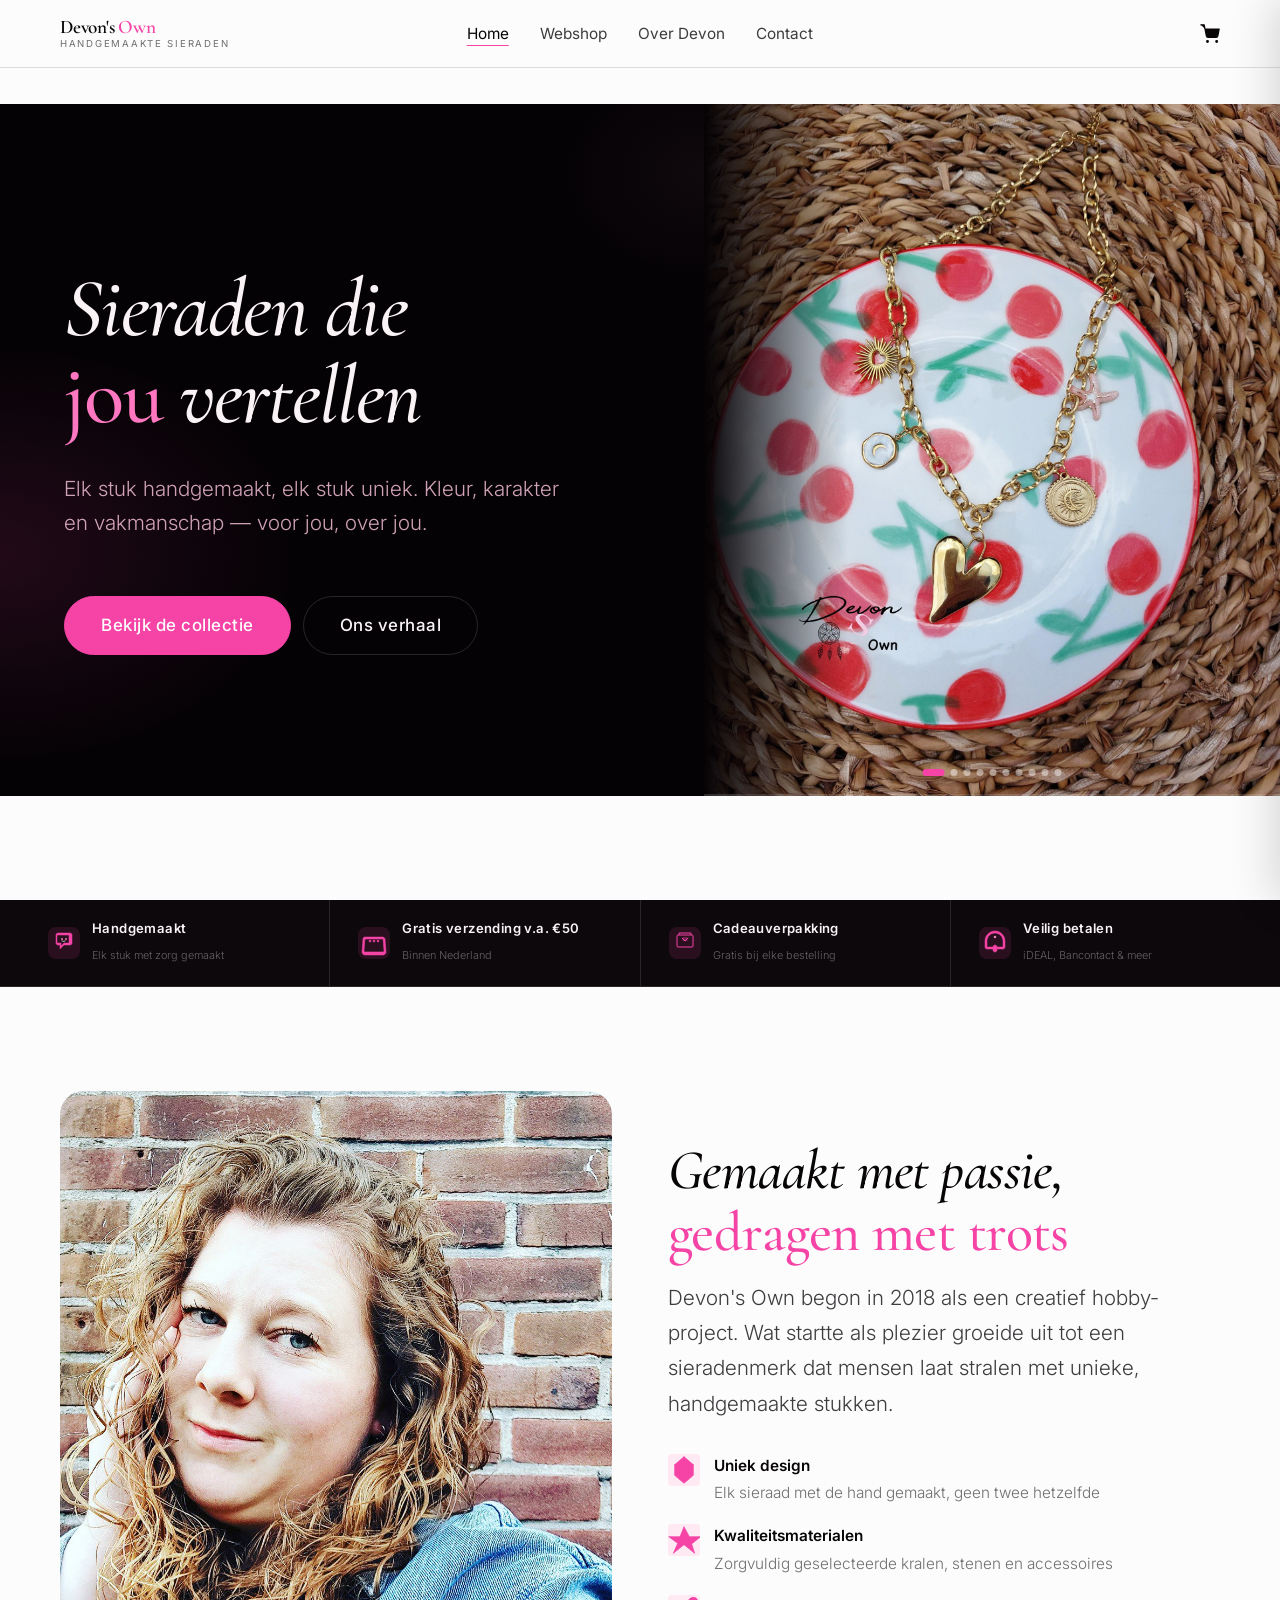
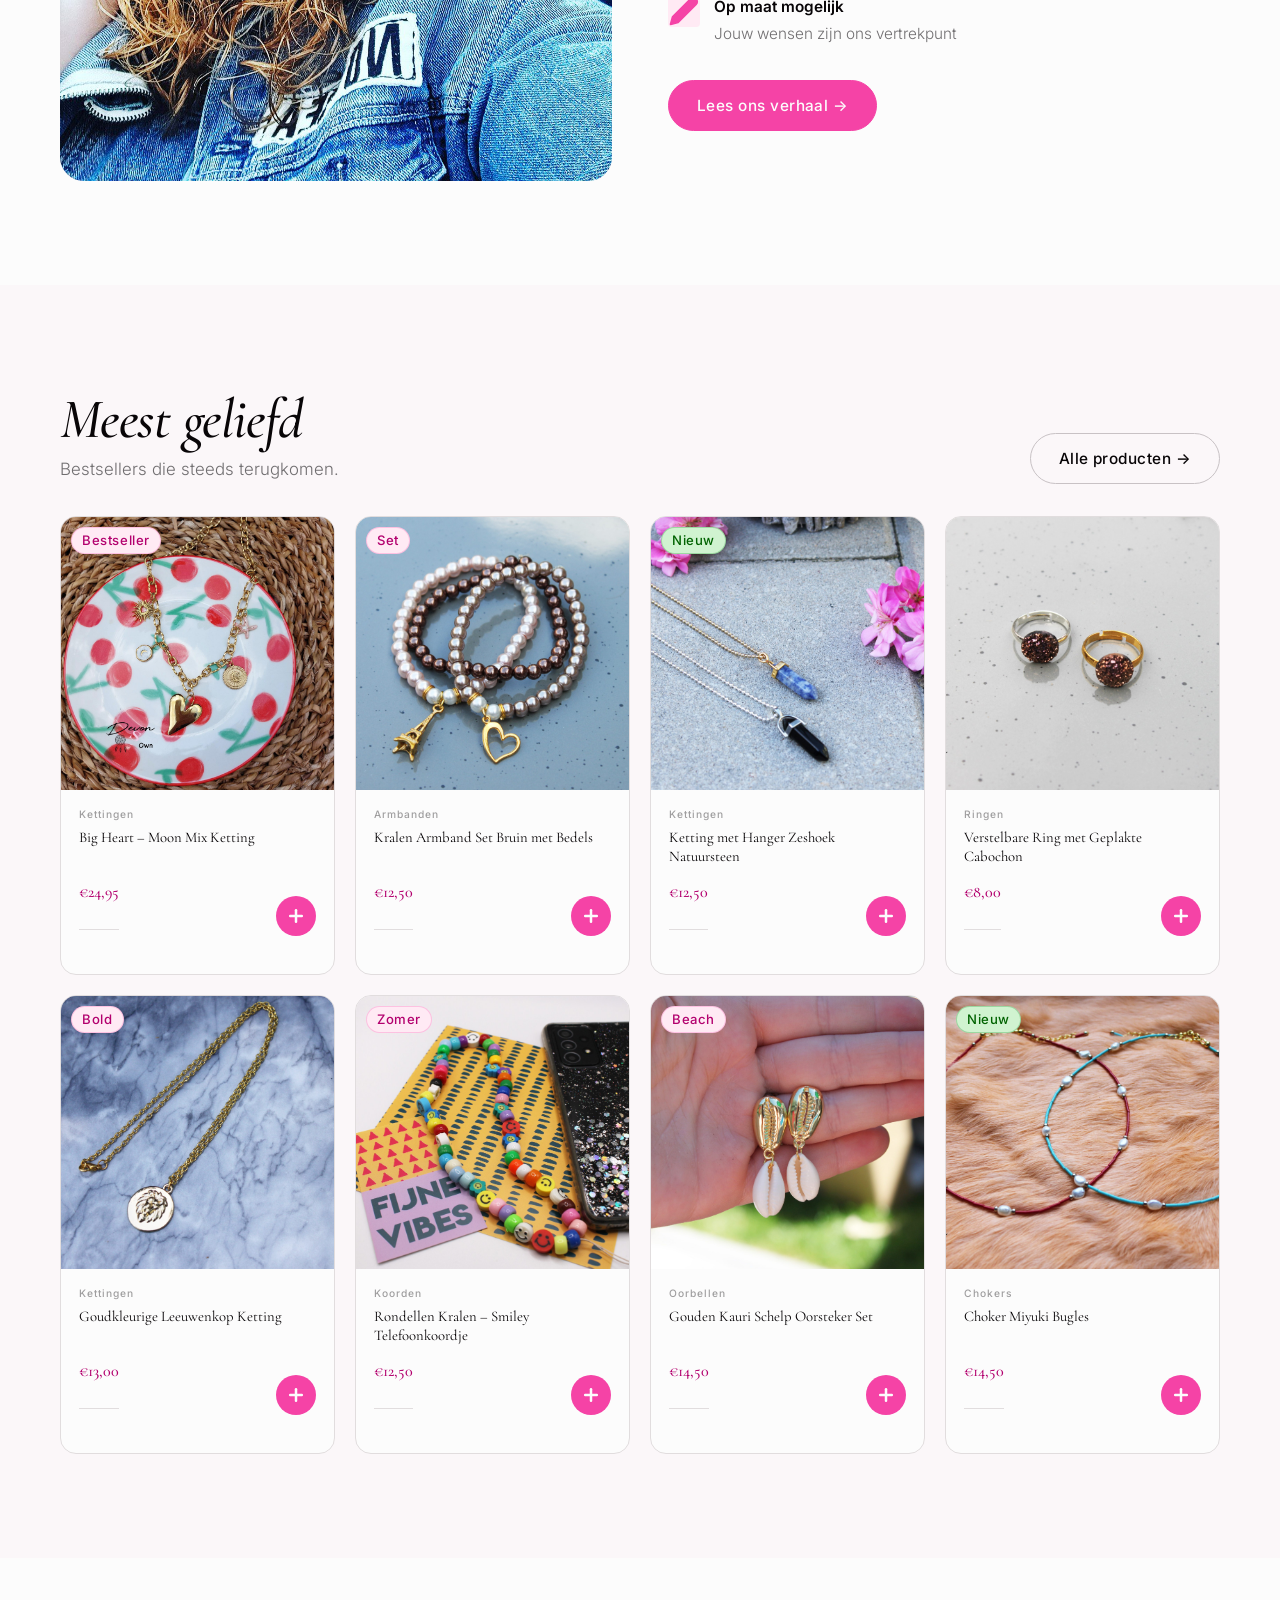
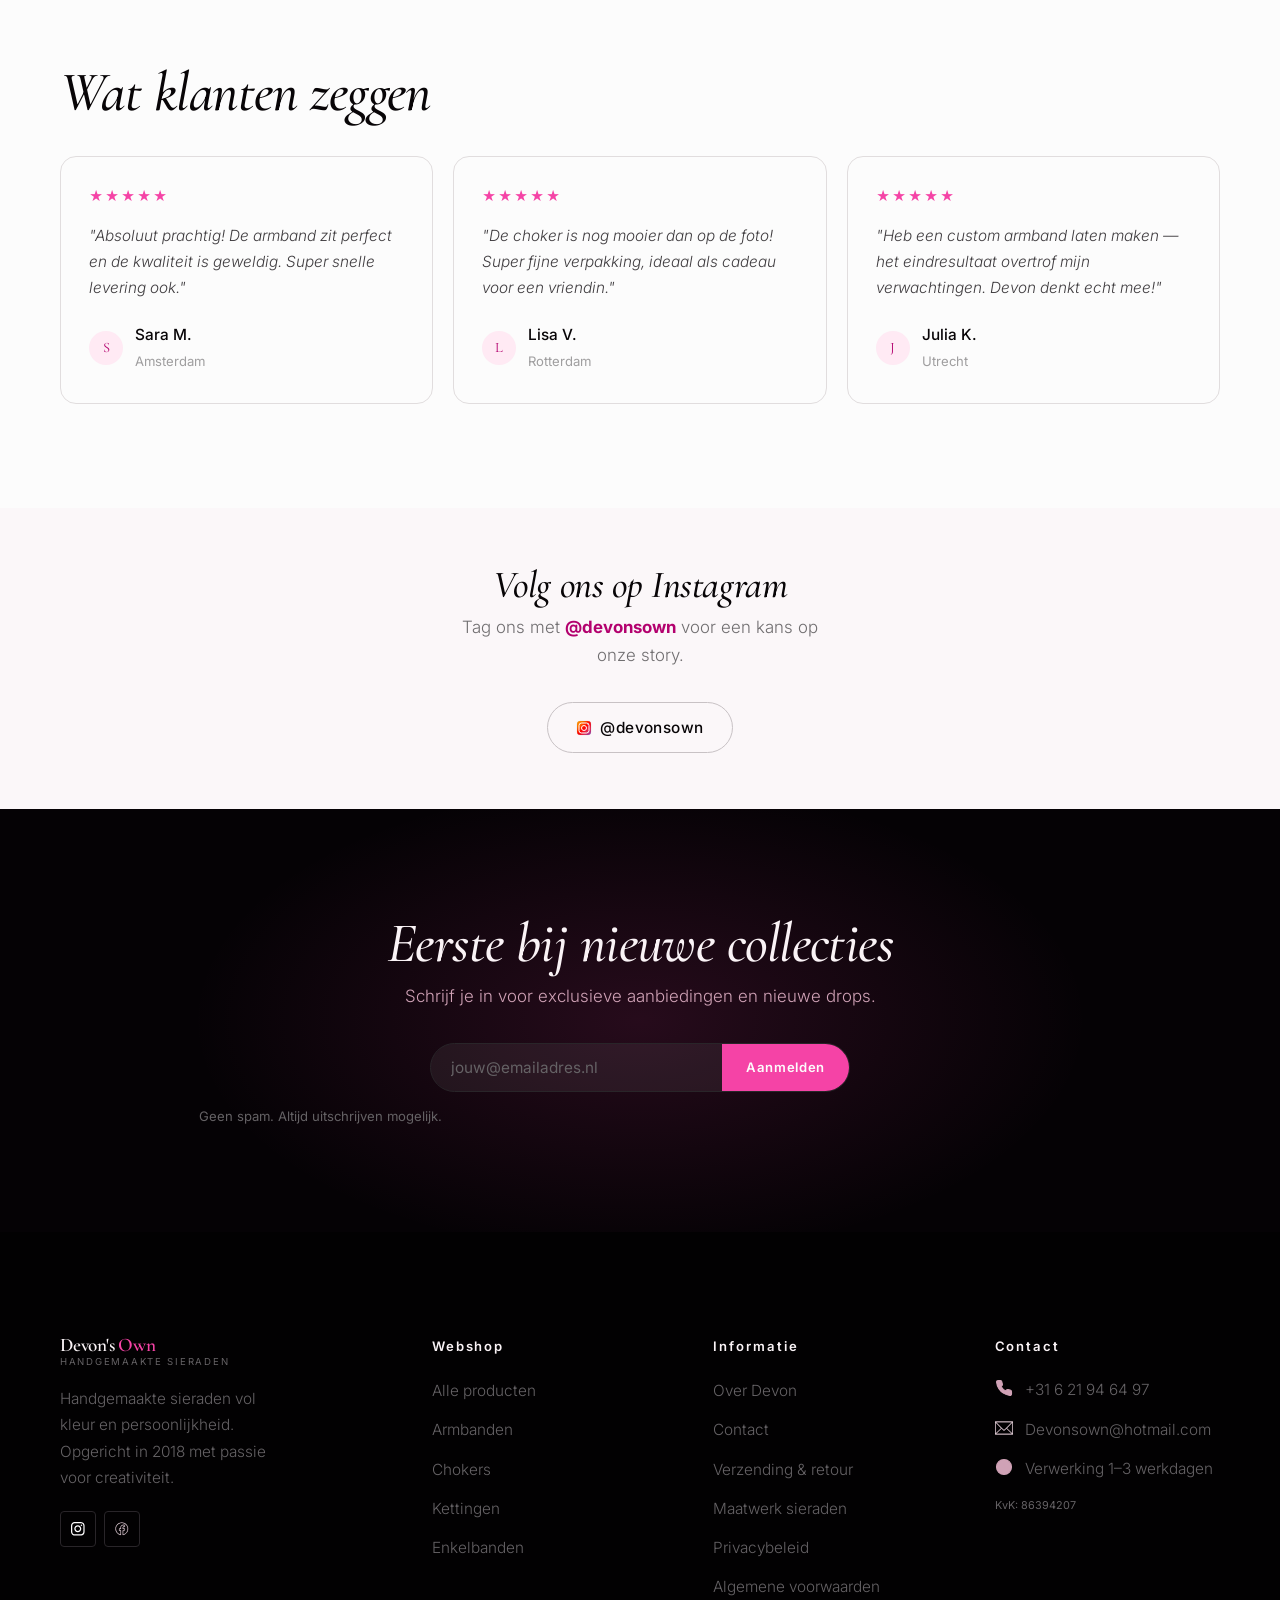
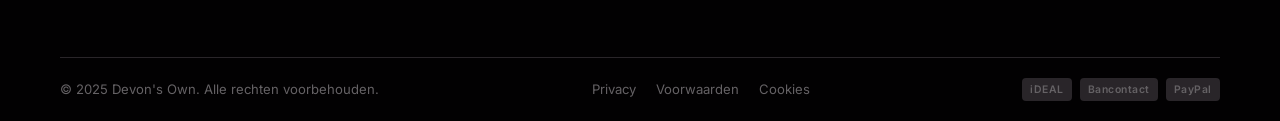
==== index.html @ ab99dd5d "Update USP icons to match subjects perfectly - Handgemaakt: smiley face representing personal touch " ====
﻿<!DOCTYPE html>
<html lang="nl">
<head>
  <meta charset="UTF-8">
  <meta name="viewport" content="width=device-width, initial-scale=1.0">
  <title>Devon's Own | Handgemaakte Sieraden — Armbanden, Chokers & Meer</title>
  <meta name="description" content="Devon's Own — unieke, handgemaakte sieraden vol kleur en persoonlijkheid. Armbanden, chokers, kettingen, enkelbanden en meer. Gratis verzending vanaf €50.">
  <meta name="keywords" content="handgemaakte sieraden, armbanden kopen, chokers, kettingen, enkelbanden, oorbellen, ringen, bubblegum sieraden, Devon's Own">
  <meta name="robots" content="index, follow">
  <link rel="canonical" href="https://www.devonsown.nl/">
  <meta property="og:type" content="website">
  <meta property="og:title" content="Devon's Own | Handgemaakte Sieraden">
  <meta property="og:description" content="Unieke sieraden, helemaal voor jou. Handgemaakt met liefde.">
  <meta property="og:url" content="https://www.devonsown.nl/">
  <script type="application/ld+json">
  {"@context":"https://schema.org","@type":"JewelryStore","name":"Devon's Own","description":"Handgemaakte, unieke sieraden","url":"https://www.devonsown.nl","telephone":"+31621946497","email":"Devonsown@hotmail.com","foundingDate":"2018","address":{"@type":"PostalAddress","addressCountry":"NL"}}
  </script>
  <link rel="preconnect" href="https://fonts.googleapis.com">
  <link rel="preconnect" href="https://fonts.gstatic.com" crossorigin>
  <link rel="stylesheet" href="https://fonts.googleapis.com/css2?family=Cormorant+Garamond:ital,wght@0,400;0,500;0,600;0,700;1,400;1,500;1,600;1,700&family=Inter:wght@300;400;500;600&display=swap">
  <link rel="stylesheet" href="css/style.css">
  <link rel="preload" href="icons.svg" as="image" type="image/svg+xml">
</head>
<body class="page-home">

<div class="toast-container" aria-live="polite"></div>

<!-- HEADER -->
<header class="site-header" id="site-header">
  <div class="header-inner">
    <a href="index.html" class="logo logo--img" aria-label="Devon's Own — Home">
      <img src="images/logo.png" alt="Devon's Own" class="logo-img" onerror="this.style.display='none';this.nextElementSibling.style.display='flex'">
      <span class="logo-text-fallback">
        <span class="logo__name">Devon's <span class="logo__mark">Own</span></span>
        <span class="logo__sub">Handgemaakte Sieraden</span>
      </span>
    </a>
    <nav class="main-nav" aria-label="Navigatie">
      <ul class="nav-list">
        <li><a href="index.html" class="nav-link is-active">Home</a></li>
        <li><a href="shop.html" class="nav-link">Webshop</a></li>
        <li><a href="about.html" class="nav-link">Over Devon</a></li>
        <li><a href="contact.html" class="nav-link">Contact</a></li>
      </ul>
    </nav>
    <div class="header-actions">
      <button class="header-icon cart-icon" id="cart-open-btn" aria-label="Winkelwagen openen">
        <svg class="icon" viewBox="0 0 24 24" aria-hidden="true" fill="none" stroke="currentColor" stroke-width="1.5" stroke-linecap="round" stroke-linejoin="round"><circle cx="9" cy="21" r="1"/><circle cx="20" cy="21" r="1"/><path d="M1 1h4l2.68 13.39a2 2 0 0 0 2 1.61h9.72a2 2 0 0 0 2-1.61L23 6H6"/></svg>
        <span class="badge cart-count" style="display:none">0</span>
      </button>
      <button class="hamburger" id="hamburger-btn" aria-label="Menu openen" aria-expanded="false">
        <span></span><span></span><span></span>
      </button>
    </div>
  </div>
</header>

<!-- MOBILE NAV -->
<nav class="mobile-nav" id="mobile-nav" aria-label="Mobiele navigatie">
  <a href="index.html" class="nav-link-mob">Home</a>
  <a href="shop.html" class="nav-link-mob">Webshop</a>
  <a href="about.html" class="nav-link-mob">Over Devon</a>
  <a href="contact.html" class="nav-link-mob">Contact</a>
  <a href="shop.html" class="btn btn-gold btn--lg" style="margin-top:2rem">Shop nu →</a>
</nav>

<!-- MINI CART -->
<div class="cart-overlay" id="cart-overlay"></div>
<aside class="mini-cart" id="mini-cart" aria-label="Winkelwagen">
  <div class="cart-head">
    <span class="cart-head-title">Winkelwagen</span>
    <button class="cart-close-btn" id="cart-close-btn" aria-label="Sluiten">✕</button>
  </div>
  <div class="cart-body" id="cart-body"></div>
  <div class="cart-foot" id="cart-foot"></div>
</aside>

<!-- HERO -->
<section class="hero" aria-label="Hero">
  <div class="hero-left">
    <div class="hero-text">
      <h1 class="hero-h1">Sieraden die<br><em>jou</em> vertellen</h1>
      <p class="hero-sub">Elk stuk handgemaakt, elk stuk uniek. Kleur, karakter en vakmanschap — voor jou, over jou.</p>
      <div class="hero-actions">
        <a href="shop.html" class="btn btn-gold btn--lg">Bekijk de collectie</a>
        <a href="about.html" class="btn btn-ghost-dark btn--lg">Ons verhaal</a>
      </div>
    </div>
  </div>
  <div class="hero-right">
    <div class="hero-slideshow" aria-label="Productfoto slideshow">

      <div class="slide is-active">
        <img src="images/hero-1.jpg" alt="Gouden bedelketting groot hart — Devon's Own" loading="eager">
      </div>
      <div class="slide">
        <img src="images/hero-2.jpg" alt="Bruine set armband — Devon's Own" loading="lazy">
      </div>
      <div class="slide">
        <img src="images/hero-3.jpg" alt="Edelsteen ketting — Devon's Own" loading="lazy">
      </div>
      <div class="slide">
        <img src="images/hero-4.jpg" alt="Glitter ring bruin — Devon's Own" loading="lazy">
      </div>
      <div class="slide">
        <img src="images/hero-5.jpg" alt="Gouden ketting — Devon's Own" loading="lazy">
      </div>
      <div class="slide">
        <img src="images/hero-6.jpg" alt="Kindertelefoonkoord — Devon's Own" loading="lazy">
      </div>
      <div class="slide">
        <img src="images/hero-7.jpg" alt="Gouden schelp oorbel — Devon's Own" loading="lazy">
      </div>
      <div class="slide">
        <img src="images/hero-8.jpg" alt="Parel choker — Devon's Own" loading="lazy">
      </div>
      <div class="slide">
        <img src="images/hero-9.jpg" alt="Regenboog surfkoord — Devon's Own" loading="lazy">
      </div>
      <div class="slide">
        <img src="images/hero-10.jpg" alt="Zwart oranje brillenkoord — Devon's Own" loading="lazy">
      </div>

      <!-- Navigation dots -->
      <div class="slide-dots" aria-label="Slideshow navigatie">
        <button class="slide-dot is-active" aria-label="Foto 1" data-slide="0"></button>
        <button class="slide-dot" aria-label="Foto 2" data-slide="1"></button>
        <button class="slide-dot" aria-label="Foto 3" data-slide="2"></button>
        <button class="slide-dot" aria-label="Foto 4" data-slide="3"></button>
        <button class="slide-dot" aria-label="Foto 5" data-slide="4"></button>
        <button class="slide-dot" aria-label="Foto 6" data-slide="5"></button>
        <button class="slide-dot" aria-label="Foto 7" data-slide="6"></button>
        <button class="slide-dot" aria-label="Foto 8" data-slide="7"></button>
        <button class="slide-dot" aria-label="Foto 9" data-slide="8"></button>
        <button class="slide-dot" aria-label="Foto 10" data-slide="9"></button>
      </div>

      <!-- Prev / Next arrows -->
      <button class="slide-prev" aria-label="Vorige foto">&#8249;</button>
      <button class="slide-next" aria-label="Volgende foto">&#8250;</button>
    </div>
  </div>
</section>

<!-- USP STRIP -->
<div class="usp-strip">
  <div class="usp-list">
    <div class="usp-item">
      <svg class="usp-glyph icon" viewBox="0 0 64 64" fill="currentColor" aria-hidden="true"><path d="M20 12c-2.2 0-4 1.8-4 4v16c0 2.2 1.8 4 4 4h4v8l8-8h12c2.2 0 4-1.8 4-4V16c0-2.2-1.8-4-4-4H20zm22 20H32l-6 6v-6h-8V16h24v16z"/><circle cx="28" cy="24" r="1.5" fill="white"/><circle cx="36" cy="24" r="1.5" fill="white"/><path d="M28 28c2 1 4 1 6 0" stroke="white" stroke-width="1.5" fill="none" stroke-linecap="round"/></svg>
      <div class="usp-copy"><strong>Handgemaakt</strong><span>Elk stuk met zorg gemaakt</span></div>
    </div>
    <div class="usp-item">
      <svg class="usp-glyph icon" viewBox="0 0 64 64" fill="currentColor" aria-hidden="true"><path d="M14 20c-2 0-3.7 1.3-4 3.2L8 50c0 3.3 2.7 6 6 6h36c3.3 0 6-2.7 6-6l-2-26.8C52.7 21.3 51 20 49 20H14zm0 4h35c0.6 0 1.1 0.4 1.2 1l1.8 22.8c0 1.1-0.9 2-2 2H14c-1.1 0-2-0.9-2-2l1.8-22.8c0.1-0.6 0.6-1 1.2-1z"/><circle cx="24" cy="28" r="2"/><circle cx="32" cy="28" r="2"/><circle cx="40" cy="28" r="2"/></svg>
      <div class="usp-copy"><strong>Gratis verzending v.a. €50</strong><span>Binnen Nederland</span></div>
    </div>
    <div class="usp-item">
      <svg class="usp-glyph icon" viewBox="0 0 64 64" fill="currentColor" aria-hidden="true"><rect x="16" y="16" width="32" height="24" rx="2" fill="none" stroke="currentColor" stroke-width="2"/><path d="M20 16v-4h24v4" stroke="currentColor" stroke-width="2" fill="none"/><path d="M32 28l-6-6 6 6 6-6" stroke="currentColor" stroke-width="2" fill="none" stroke-linecap="round" stroke-linejoin="round"/><path d="M28 22h8M28 26h8" stroke="currentColor" stroke-width="1.5" stroke-linecap="round"/></svg>
      <div class="usp-copy"><strong>Cadeauverpakking</strong><span>Gratis bij elke bestelling</span></div>
    </div>
    <div class="usp-item">
      <svg class="usp-glyph icon" viewBox="0 0 64 64" fill="currentColor" aria-hidden="true"><path d="M32 8c-11 0-20 9-20 20v12c0 2.2 1.8 4 4 4h32c2.2 0 4-1.8 4-4V28c0-11-9-20-20-20zm0 4c8.8 0 16 7.2 16 16v12H16V28c0-8.8 7.2-16 16-16z"/><path d="M32 36c-2.2 0-4 1.8-4 4v6c0 2.2 1.8 4 4 4s4-1.8 4-4v-6c0-2.2-1.8-4-4-4z"/><circle cx="32" cy="20" r="2" fill="white"/></svg>
      <div class="usp-copy"><strong>Veilig betalen</strong><span>iDEAL, Bancontact & meer</span></div>
    </div>
  </div>
</div>

<!-- ABOUT: GEMAAKT MET PASSIE -->
<section>
  <div class="wrap">
    <div class="about-split">
      <div class="about-photo js-reveal">
        <img src="images/devon-owner.jpeg"
             alt="Devon — Oprichter van Devon's Own" loading="lazy">
      </div>
      <div class="about-text js-reveal delay-2">
        <h2>Gemaakt met passie,<br><em>gedragen met trots</em></h2>
        <p class="about-lead">Devon's Own begon in 2018 als een creatief hobby-project. Wat startte als plezier groeide uit tot een sieradenmerk dat mensen laat stralen met unieke, handgemaakte stukken.</p>
        <div class="values-list">
          <div class="value-item">
            <svg class="value-icon icon" viewBox="0 0 24 24" fill="currentColor" aria-hidden="true"><path d="M12 2l7 6v8l-7 6-7-6V8l7-6z" stroke="currentColor" stroke-width="0.5" stroke-linejoin="round"/><path d="M12 2v12M5 8h14M12 14v6M7.5 11l9 0M16.5 11l-9 0" stroke="currentColor" stroke-width="0.5" stroke-linecap="round"/></svg>
            <div class="value-text"><strong>Uniek design</strong><span>Elk sieraad met de hand gemaakt, geen twee hetzelfde</span></div>
          </div>
          <div class="value-item">
            <svg class="value-icon icon" viewBox="0 0 24 24" fill="currentColor" aria-hidden="true"><path d="M12 2l4 7.5h8.5l-6.75 5.5L20 22l-8-6.5L4 22l3.25-7.5L.5 9.5H9L12 2z" stroke="currentColor" stroke-width="0.5" stroke-linejoin="round"/></svg>
            <div class="value-text"><strong>Kwaliteitsmaterialen</strong><span>Zorgvuldig geselecteerde kralen, stenen en accessoires</span></div>
          </div>
          <div class="value-item">
            <svg class="value-icon icon" viewBox="0 0 24 24" fill="none" stroke="currentColor" stroke-width="1.5" stroke-linecap="round" stroke-linejoin="round" aria-hidden="true"><path d="M17 3a2.828 2.828 0 1 1 4 4L7.5 20.5 2 22l1.5-5.5L17 3z"/></svg>
            <div class="value-text"><strong>Op maat mogelijk</strong><span>Jouw wensen zijn ons vertrekpunt</span></div>
          </div>
        </div>
        <a href="about.html" class="btn btn-gold">Lees ons verhaal →</a>
      </div>
    </div>
  </div>
</section>

<!-- FEATURED PRODUCTS -->
<section style="background:var(--surface)">
  <div class="wrap">
    <div style="display:flex;align-items:flex-end;justify-content:space-between;margin-bottom:var(--space-md);flex-wrap:wrap;gap:1rem">
      <div>
        <h2 style="font-size:var(--t-3xl);font-weight:500;font-style:italic;margin-bottom:0.35rem">Meest geliefd</h2>
        <p style="color:var(--ink-3);font-weight:300">Bestsellers die steeds terugkomen.</p>
      </div>
      <a href="shop.html" class="btn btn-outline">Alle producten →</a>
    </div>
    <div class="products-grid" id="featured-products"></div>
  </div>
</section>



<!-- REVIEWS -->
<section>
  <div class="wrap">
    <h2 style="font-size:var(--t-3xl);font-weight:500;font-style:italic;margin-bottom:var(--space-md)">Wat klanten zeggen</h2>
    <div class="reviews-grid">
      <article class="review-card js-reveal">
        <div class="review-stars">★★★★★</div>
        <p class="review-text">"Absoluut prachtig! De armband zit perfect en de kwaliteit is geweldig. Super snelle levering ook."</p>
        <div class="review-author">
          <div class="review-avatar">S</div>
          <div class="review-who"><strong>Sara M.</strong><span>Amsterdam</span></div>
        </div>
      </article>
      <article class="review-card js-reveal delay-1">
        <div class="review-stars">★★★★★</div>
        <p class="review-text">"De choker is nog mooier dan op de foto! Super fijne verpakking, ideaal als cadeau voor een vriendin."</p>
        <div class="review-author">
          <div class="review-avatar">L</div>
          <div class="review-who"><strong>Lisa V.</strong><span>Rotterdam</span></div>
        </div>
      </article>
      <article class="review-card js-reveal delay-2">
        <div class="review-stars">★★★★★</div>
        <p class="review-text">"Heb een custom armband laten maken — het eindresultaat overtrof mijn verwachtingen. Devon denkt echt mee!"</p>
        <div class="review-author">
          <div class="review-avatar">J</div>
          <div class="review-who"><strong>Julia K.</strong><span>Utrecht</span></div>
        </div>
      </article>
    </div>
  </div>
</section>

<!-- INSTAGRAM -->
<section style="background:var(--surface);padding-block:var(--space-lg);text-align:center">
  <div class="wrap" style="max-width:500px;margin-inline:auto">
    <h2 style="font-family:var(--font-display);font-size:var(--t-2xl);font-weight:500;font-style:italic;margin-bottom:0.5rem">Volg ons op Instagram</h2>
    <p style="color:var(--ink-3);font-weight:300;margin-inline:auto;margin-bottom:var(--space-md)">Tag ons met <strong style="color:var(--gold-lo)">@devonsown</strong> voor een kans op onze story.</p>
    <a href="https://www.instagram.com/devonsown" target="_blank" rel="noopener noreferrer" class="btn btn-outline">
      <svg class="icon icon-sm" viewBox="0 0 256 256" xmlns="http://www.w3.org/2000/svg"><defs><linearGradient id="ig-grad-exact" x1="0%" y1="0%" x2="100%" y2="100%"><stop offset="0%" style="stop-color:#FFA500;stop-opacity:1"/><stop offset="25%" style="stop-color:#FF6B00;stop-opacity:1"/><stop offset="50%" style="stop-color:#FF0000;stop-opacity:1"/><stop offset="75%" style="stop-color:#E1305B;stop-opacity:1"/><stop offset="100%" style="stop-color:#833AB4;stop-opacity:1"/></linearGradient></defs><rect x="16" y="16" width="224" height="224" rx="52" fill="url(#ig-grad-exact)"/><rect x="48" y="48" width="160" height="160" rx="40" fill="none" stroke="white" stroke-width="16"/><circle cx="128" cy="128" r="40" fill="none" stroke="white" stroke-width="16"/><circle cx="192" cy="64" r="12" fill="white"/></svg>
      @devonsown
    </a>
  </div>
</section>

<!-- NEWSLETTER -->
<div class="newsletter">
  <div class="wrap newsletter-inner">
    <h2 class="js-reveal">Eerste bij nieuwe collecties</h2>
    <p class="newsletter-desc js-reveal delay-1">Schrijf je in voor exclusieve aanbiedingen en nieuwe drops.</p>
    <form class="newsletter-form js-reveal delay-2" id="newsletter-form" onsubmit="return false">
      <input type="email" class="newsletter-input" placeholder="jouw@emailadres.nl" aria-label="E-mailadres" required>
      <button type="submit" class="newsletter-submit">Aanmelden</button>
    </form>
    <p class="newsletter-note">Geen spam. Altijd uitschrijven mogelijk.</p>
  </div>
</div>

<!-- FOOTER -->
<footer class="site-footer">
  <div class="wrap">
    <div class="footer-grid">
      <div class="footer-brand">
        <div class="logo logo--img">
          <img src="images/logo.png" alt="Devon's Own" class="logo-img" onerror="this.style.display='none';this.nextElementSibling.style.display='flex'" style="height:52px">
          <span class="logo-text-fallback">
            <span class="logo__name">Devon's <span class="logo__mark">Own</span></span>
            <span class="logo__sub">Handgemaakte Sieraden</span>
          </span>
        </div>
        <p class="footer-brand-desc">Handgemaakte sieraden vol kleur en persoonlijkheid. Opgericht in 2018 met passie voor creativiteit.</p>
        <div class="social-row">
          <a href="https://www.instagram.com/devonsown" target="_blank" rel="noopener" class="social-btn icon-btn" aria-label="Instagram"><svg class="icon" viewBox="0 0 1024 1024" xmlns="http://www.w3.org/2000/svg"><g><g><path clip-rule="evenodd" d="M512.305,0.122c70.856,0,141.717-0.328,212.571,0.094 c66.662,0.398,129.269,15.6,183.515,56.125c70.84,52.923,107.091,125.214,113.838,212.445c2.376,30.7,1.637,61.667,1.677,92.512 c0.161,119.619,0.072,239.239,0.059,358.86c-0.005,48.856-6.799,96.557-27.473,141.232 c-41.938,90.623-115.091,140.165-211.608,157.334c-20.125,3.579-40.886,4.916-61.359,4.977 c-141.333,0.417-282.669,0.321-424.003,0.174c-73.495-0.075-140.713-19.483-197.994-67.166 c-58.197-48.439-88.907-111.793-98.46-186.071c-1.648-12.811-2.657-25.805-2.669-38.714 C0.261,583.352-0.636,434.771,0.82,286.214c0.796-81.166,27.822-153.13,88.244-209.835 c50.119-47.032,111.04-71.607,178.739-74.012c81.404-2.892,162.991-0.685,244.499-0.685 C512.303,1.161,512.303,0.641,512.305,0.122z M511.505,929.369c68.18,0,136.358,0.274,204.534-0.188 c17.83-0.121,35.919-1.007,53.414-4.171c66.827-12.081,117.634-45.6,144.26-110.67 c13.528-33.055,17.946-68.524,18.522-102.876c2.237-133.271,0.976-266.602,0.819-399.911 c-0.018-14.442-0.174-29.045-2.217-43.295c-9.163-63.988-36.903-116.435-95.792-148.329 c-32.869-17.801-68.551-24.522-105.64-24.534c-142.831-0.042-285.662-0.084-428.492,0.087 c-12.908,0.016-25.93,0.73-38.702,2.525c-72.746,10.214-126.329,46.066-153.145,116.6 c-10.822,28.463-14.28,58.288-14.286,88.569c-0.021,139.403-0.155,278.803,0.183,418.208 c0.041,17.055,1.313,34.355,4.366,51.114c13.543,74.355,55.004,125.461,128.843,146.011 c24.606,6.845,50.909,9.868,76.522,10.384C373.608,930.277,442.565,929.364,511.505,929.369z" fill-rule="evenodd" fill="#FFF"/><path clip-rule="evenodd" d="M775.903,510.369c-0.064,145.777-119.005,264.347-264.821,263.991 c-145.871-0.353-263.345-118.096-263.43-264.029C247.567,364.56,366.331,245.98,512.255,246.139 C656.921,246.295,775.968,365.605,775.903,510.369z M511.878,679.188c93.007,0.071,169.609-76.475,169.448-169.325 c-0.161-92.206-76.568-168.757-168.818-169.132c-92.873-0.377-169.438,75.935-169.635,169.074 C342.677,603.077,418.542,679.114,511.878,679.188z" fill-rule="evenodd" fill="#FFF"/><path clip-rule="evenodd" d="M785.693,299.338c-33.019-0.295-59.047-26.717-58.941-59.832 c0.104-33.491,26.785-59.75,60.471-59.52c32.644,0.226,59.246,27.168,59.147,59.904 C846.27,273.09,819.174,299.637,785.693,299.338z" fill-rule="evenodd" fill="#FFF"/></g></g></svg></a>
          <a href="https://www.facebook.com/devonsown" target="_blank" rel="noopener" class="social-btn icon-btn" aria-label="Facebook"><svg class="icon" viewBox="0 0 64 64" xmlns="http://www.w3.org/2000/svg"><path d="M32,2.47C15.61,2.47,2.27,15.81,2.27,32.2c0,14.59,10.44,26.92,24.82,29.32c0.05,0.01,0.11,0.01,0.16,0.01 c0.24,0,0.46-0.08,0.65-0.24c0.22-0.19,0.35-0.47,0.35-0.76V40.37c0-0.55-0.45-1-1-1H21V33.2h6.25c0.55,0,1-0.45,1-1v-7.41 c0-5.18,4.22-9.4,9.41-9.4h5.62c0.64,0,1.16,0.52,1.16,1.16v5.12H40.8c-2.4,0-4.36,1.95-4.36,4.36v6.17c0,0.55,0.45,1,1,1h6.81 l-1.09,6.17h-5.74c-0.55,0-1,0.45-1,1l-0.06,20.05c0,0.3,0.13,0.58,0.36,0.77c0.23,0.19,0.53,0.27,0.83,0.21 c14.02-2.64,24.19-14.93,24.19-29.21C61.73,15.81,48.39,2.47,32,2.47z M38.36,59.19l0.06-17.82H44c0.49,0,0.9-0.35,0.99-0.83 l1.44-8.17c0.05-0.29-0.03-0.59-0.22-0.82c-0.19-0.23-0.47-0.36-0.77-0.36h-7v-5.17c0-1.3,1.06-2.36,2.36-2.36h4.64 c0.55,0,1-0.45,1-1v-6.12c0-1.74-1.42-3.16-3.16-3.16h-5.62c-6.29,0-11.41,5.11-11.41,11.4v6.41H20c-0.55,0-1,0.45-1,1v8.17 c0,0.55,0.45,1,1,1h6.25v17.96C13.44,56.64,4.27,45.42,4.27,32.2C4.27,16.91,16.71,4.47,32,4.47S59.73,16.91,59.73,32.2 C59.73,45.11,50.81,56.27,38.36,59.19z" fill="#FFF"/></svg></a>
        </div>
      </div>
      <div>
        <p class="footer-col-head">Webshop</p>
        <ul class="footer-links">
          <li><a href="shop.html" class="footer-link">Alle producten</a></li>
          <li><a href="shop.html?cat=armbanden" class="footer-link">Armbanden</a></li>
          <li><a href="shop.html?cat=chokers" class="footer-link">Chokers</a></li>
          <li><a href="shop.html?cat=kettingen" class="footer-link">Kettingen</a></li>
          <li><a href="shop.html?cat=enkelbanden" class="footer-link">Enkelbanden</a></li>
        </ul>
      </div>
      <div>
        <p class="footer-col-head">Informatie</p>
        <ul class="footer-links">
          <li><a href="about.html" class="footer-link">Over Devon</a></li>
          <li><a href="contact.html" class="footer-link">Contact</a></li>
          <li><a href="contact.html" class="footer-link">Verzending & retour</a></li>
          <li><a href="contact.html" class="footer-link">Maatwerk sieraden</a></li>
          <li><a href="#" class="footer-link">Privacybeleid</a></li>
          <li><a href="#" class="footer-link">Algemene voorwaarden</a></li>
        </ul>
      </div>
      <div>
        <p class="footer-col-head">Contact</p>
        <div class="footer-contact-row"><svg class="icon icon-sm" viewBox="0 0 24 24" fill="none" stroke="currentColor" stroke-width="1.5" stroke-linecap="round" stroke-linejoin="round" aria-hidden="true"><path d="M22 16.92v3a2 2 0 0 1-2.18 2 19.79 19.79 0 0 1-8.63-3.07 19.5 19.5 0 0 1-6-6 19.79 19.79 0 0 1-3.07-8.67A2 2 0 0 1 4.11 2h3a2 2 0 0 1 2 1.72 12.84 12.84 0 0 0 .7 2.81 2 2 0 0 1-.45 2.11L8.09 9.91a16 16 0 0 0 6 6l1.27-1.27a2 2 0 0 1 2.11-.45 12.84 12.84 0 0 0 2.81.7A2 2 0 0 1 22 16.92z"/></svg><span><a href="tel:+31621946497">+31 6 21 94 64 97</a></span></div>
        <div class="footer-contact-row"><svg class="icon icon-sm" viewBox="0 0 60 60" xmlns="http://www.w3.org/2000/svg" aria-hidden="true"><path d="M0,8.5v2.291v38.418V51.5h60v-2.291V10.791V8.5H0z M36.625,30.564l-5.446,5.472c-0.662,0.615-1.698,0.614-2.332,0.026 l-5.473-5.498l0.048-0.047L3.647,10.5h52.719L36.577,30.518L36.625,30.564z M20.524,30.533L2,48.355V11.923L20.524,30.533z M21.934,31.95l5.523,5.549c0.709,0.661,1.619,0.993,2.533,0.993c0.923,0,1.85-0.339,2.581-1.02l5.496-5.522L56.304,49.5H3.686 L21.934,31.95z M39.477,30.534L58,11.922v36.433L39.477,30.534z" fill="#FFF"/></svg><span><a href="mailto:Devonsown@hotmail.com">Devonsown@hotmail.com</a></span></div>
        <div class="footer-contact-row"><svg class="icon icon-sm" viewBox="0 0 24 24" fill="none" stroke="currentColor" stroke-width="1.5" stroke-linecap="round" stroke-linejoin="round" aria-hidden="true"><circle cx="12" cy="12" r="10"/><path d="M12 6v6l4 2"/></svg><span>Verwerking 1–3 werkdagen</span></div>
        <div style="margin-top:1rem;font-size:0.68rem;color:var(--on-dark-3)">KvK: 86394207</div>
      </div>
    </div>
    <div class="footer-bottom">
      <span>© 2025 Devon's Own. Alle rechten voorbehouden.</span>
      <div class="footer-legal"><a href="#">Privacy</a><a href="#">Voorwaarden</a><a href="#">Cookies</a></div>
      <div class="payment-marks"><span class="payment-mark">iDEAL</span><span class="payment-mark">Bancontact</span><span class="payment-mark">PayPal</span></div>
    </div>
  </div>
</footer>

<script src="js/main.js"></script>
</body>
</html>
---- css/style.css ----
/* ============================================================
   Devon's Own — Design System
   Fonts: Bodoni Moda (display) + Jost (body)
   Brand pink: #ff479f = oklch(0.67 0.23 351)
   ============================================================ */


/* ── Tokens ─────────────────────────────────────────────── */
:root {
  --bg:           oklch(0.99 0 0);
  --surface:      oklch(0.98 0.004 351);
  --surface-2:    oklch(0.95 0.006 351);
  --border:       oklch(0.90 0.005 351);
  --border-2:     oklch(0.82 0.007 351);

  --dark:         oklch(0.10 0.015 330);
  --dark-2:       oklch(0.14 0.012 330);
  --dark-3:       oklch(0.19 0.009 330);
  --dark-border:  oklch(0.27 0.009 330);

  /* Brand pink: #ff479f */
  --gold:         oklch(0.67 0.23 351);
  --gold-hi:      oklch(0.76 0.19 351);
  --gold-lo:      oklch(0.48 0.24 351);
  --gold-bg:      oklch(0.96 0.03 351);
  --gold-dim:     oklch(0.67 0.23 351 / 0.13);

  --ink:          oklch(0.12 0.010 330);
  --ink-2:        oklch(0.36 0.007 330);
  --ink-3:        oklch(0.54 0.005 330);
  --ink-4:        oklch(0.70 0.003 330);

  --on-dark:      oklch(0.97 0.008 351);
  --on-dark-2:    oklch(0.76 0.06 351);
  --on-dark-3:    oklch(0.50 0.006 330);

  --rose:         oklch(0.67 0.23 351);
  --rose-bg:      oklch(0.96 0.03 351);
  --rose-border:  oklch(0.67 0.23 351 / 0.30);
  --success:      oklch(0.60 0.17 145);
  --error:        oklch(0.58 0.22 25);

  --font-display: 'Cormorant Garamond', Georgia, serif;
  --font-body:    'Inter', system-ui, sans-serif;

  --t-xs:   clamp(0.72rem,  0.68rem  + 0.2vw,  0.82rem);
  --t-sm:   clamp(0.875rem, 0.84rem  + 0.18vw, 0.96rem);
  --t-base: clamp(1rem,     0.95rem  + 0.25vw, 1.06rem);
  --t-lg:   clamp(1.1rem,   1rem     + 0.5vw,  1.3rem);
  --t-xl:   clamp(1.25rem,  1.1rem   + 0.75vw, 1.6rem);
  --t-2xl:  clamp(1.6rem,   1.3rem   + 1.5vw,  2.4rem);
  --t-3xl:  clamp(2rem,     1.5rem   + 2.5vw,  3.5rem);
  --t-4xl:  clamp(2.8rem,   2rem     + 4vw,    5.5rem);

  --space-xs:  clamp(0.5rem,  0.4rem  + 0.5vw,  0.75rem);
  --space-sm:  clamp(0.75rem, 0.6rem  + 0.75vw, 1rem);
  --space-md:  clamp(1.25rem, 1rem    + 1.25vw, 2rem);
  --space-lg:  clamp(2rem,    1.5rem  + 2.5vw,  4rem);
  --space-xl:  clamp(3.5rem,  2.5rem  + 5vw,    7rem);
  --space-2xl: clamp(5rem,    3.5rem  + 7.5vw,  10rem);

  --ease-out:  cubic-bezier(0.16, 1, 0.3, 1);
  --fast:  160ms;
  --mid:   320ms;
  --slow:  600ms;

  --z-header:  20;
  --z-overlay: 50;
  --z-drawer:  51;
  --z-toast:   100;

  --max-w:      1240px;
  --header-h:   68px;
  --radius-sm:  4px;
  --radius:     8px;
  --radius-lg:  16px;
  --radius-xl:  24px;
  --radius-full:9999px;
}

/* ── Reset ──────────────────────────────────────────────── */
*, *::before, *::after { box-sizing: border-box; margin: 0; padding: 0; }
html { scroll-behavior: smooth; }
body {
  background: var(--bg);
  color: var(--ink);
  font-family: var(--font-body);
  font-size: var(--t-base);
  line-height: 1.65;
  -webkit-font-smoothing: antialiased;
}
img { display: block; max-width: 100%; height: auto; }
a { color: inherit; text-decoration: none; }
ul, ol { list-style: none; }
button { cursor: pointer; border: none; background: none; font-family: inherit; color: inherit; }
input, textarea, select { font-family: inherit; }
address { font-style: normal; }
h1, h2, h3, h4 {
  font-family: var(--font-display);
  font-weight: 400;
  line-height: 1.1;
  text-wrap: balance;
  letter-spacing: -0.01em;
}
p { max-width: 65ch; text-wrap: pretty; }

/* ── Layout ─────────────────────────────────────────────── */
.wrap { max-width: var(--max-w); margin-inline: auto; padding-inline: clamp(1rem, 5vw, 2.5rem); }
.wrap--narrow { max-width: 800px; margin-inline: auto; padding-inline: clamp(1rem, 5vw, 2.5rem); }
section { padding-block: var(--space-xl); }

/* ── Buttons ─────────────────────────────────────────────── */
.btn {
  display: inline-flex;
  align-items: center;
  gap: 0.5rem;
  padding: 0.75rem 1.75rem;
  font-family: var(--font-body);
  font-size: var(--t-sm);
  font-weight: 500;
  letter-spacing: 0.03em;
  border-radius: var(--radius-full);
  border: 1.5px solid transparent;
  cursor: pointer;
  transition:
    background var(--fast) var(--ease-out),
    border-color var(--fast) var(--ease-out),
    color var(--fast) var(--ease-out),
    box-shadow var(--fast) var(--ease-out),
    transform var(--fast) var(--ease-out);
  white-space: nowrap;
}
.btn:focus-visible { outline: 2px solid var(--gold); outline-offset: 3px; }
.btn:active { transform: translateY(1px); }
.btn-gold {
  background: var(--gold);
  border-color: var(--gold);
  color: oklch(0.99 0 0);
}
.btn-gold:hover {
  background: var(--gold-lo);
  border-color: var(--gold-lo);
  box-shadow: 0 4px 20px oklch(0.67 0.23 351 / 0.40);
}
.btn-outline {
  background: transparent;
  border-color: var(--border-2);
  color: var(--ink);
}
.btn-outline:hover { border-color: var(--gold); color: var(--gold-lo); }
.btn-ghost-dark {
  background: transparent;
  border-color: var(--dark-border);
  color: var(--on-dark);
}
.btn-ghost-dark:hover { background: oklch(1 0 0 / 0.06); border-color: var(--on-dark-2); }
.btn-ghost-gold {
  background: var(--gold-bg);
  border-color: transparent;
  color: var(--gold-lo);
}
.btn-ghost-gold:hover { background: oklch(0.93 0.04 351); }
.btn--sm  { padding: 0.55rem 1.25rem; font-size: var(--t-xs); }
.btn--lg  { padding: 0.9rem 2.25rem; font-size: var(--t-base); }
.btn--full { width: 100%; justify-content: center; }

/* ── Tag / Badge ─────────────────────────────────────────── */
.tag {
  display: inline-flex; align-items: center;
  padding: 0.2rem 0.65rem;
  border-radius: var(--radius-full);
  font-size: var(--t-xs); font-weight: 500;
  letter-spacing: 0.04em; line-height: 1.4;
}
.tag--gold { background: var(--gold-bg); color: var(--gold-lo); border: 1px solid oklch(0.67 0.23 351 / 0.25); }
.tag--dark { background: var(--dark); color: var(--on-dark); }
.tag--new  { background: oklch(0.93 0.06 145); color: oklch(0.42 0.17 145); border: 1px solid oklch(0.60 0.17 145 / 0.3); }
.badge {
  display: inline-flex; align-items: center; justify-content: center;
  min-width: 18px; height: 18px; padding: 0 5px;
  border-radius: var(--radius-full);
  background: var(--gold); color: oklch(0.99 0 0);
  font-size: 0.65rem; font-weight: 700;
}

/* ══════════════════════════════════════════════════════════
   HEADER
══════════════════════════════════════════════════════════ */
.site-header {
  position: fixed;
  inset-block-start: 0; inset-inline: 0;
  z-index: var(--z-header);
  height: var(--header-h);
  transition:
    background var(--mid) var(--ease-out),
    box-shadow var(--mid) var(--ease-out),
    border-color var(--mid) var(--ease-out);
  background: oklch(0.99 0 0 / 0.97);
  backdrop-filter: blur(16px);
  -webkit-backdrop-filter: blur(16px);
  border-bottom: 1px solid var(--border);
}
.site-header.is-scrolled {
  box-shadow: 0 1px 8px oklch(0 0 0 / 0.06);
}

.header-inner {
  position: relative;
  display: flex; align-items: center;
  height: 100%;
  max-width: var(--max-w); margin-inline: auto;
  padding-inline: clamp(1rem, 5vw, 2.5rem);
}
.logo { display: flex; flex-direction: column; line-height: 1; flex-shrink: 0; }
.logo--img { flex-direction: row; align-items: center; }
.logo-img {
  height: 46px; width: auto; display: block;
  object-fit: contain;
  transition: filter var(--mid) var(--ease-out);
}
.logo-text-fallback { display: flex; flex-direction: column; line-height: 1; }
.logo__name {
  font-family: var(--font-display);
  font-size: 1.2rem; font-weight: 600;
  letter-spacing: -0.01em; color: var(--ink);
  transition: color var(--fast);
}
.logo__mark { color: var(--gold); }
.logo__sub {
  font-size: 0.6rem; font-weight: 400;
  letter-spacing: 0.18em; color: var(--ink-3);
  text-transform: uppercase; margin-top: 2px;
  transition: color var(--fast);
}
.logo-img { filter: none; }
.site-footer .logo-img { filter: invert(1) brightness(1.1); }
.main-nav {
  position: absolute;
  left: 50%;
  transform: translateX(-50%);
}
.nav-list { display: flex; align-items: center; gap: 0.2rem; }
.nav-link {
  font-size: var(--t-sm); font-weight: 400;
  color: var(--ink-2);
  padding: 0.5rem 0.875rem;
  border-radius: var(--radius-sm);
  transition: color var(--fast);
  position: relative;
}
.nav-link::after {
  content: '';
  position: absolute;
  bottom: 5px; left: 0.875rem; right: 0.875rem;
  height: 1px; background: var(--gold);
  transform: scaleX(0); transform-origin: left;
  transition: transform var(--fast) var(--ease-out);
}
.nav-link:hover { color: var(--ink); }
.nav-link:hover::after,
.nav-link.is-active::after { transform: scaleX(1); }
.nav-link.is-active { color: var(--ink); }

.header-actions { display: flex; align-items: center; gap: 0.5rem; margin-left: auto; }
.header-icon {
  width: 38px; height: 38px;
  display: flex; align-items: center; justify-content: center;
  border-radius: var(--radius-full);
  border: 1px solid var(--border);
  color: var(--ink-2); font-size: 0.95rem;
  transition: border-color var(--fast), color var(--fast);
  position: relative; flex-shrink: 0;
}
.header-icon:hover { border-color: var(--gold); color: var(--gold); }
.cart-icon .badge { position: absolute; top: -5px; right: -5px; }

.hamburger {
  display: none;
  width: 38px; height: 38px;
  border-radius: var(--radius-full);
  border: 1px solid var(--border);
  flex-direction: column; align-items: center;
  justify-content: center; gap: 5px;
  flex-shrink: 0;
  transition: border-color var(--fast);
}
.hamburger:hover { border-color: var(--gold); }
.hamburger span {
  display: block; width: 18px; height: 1.5px;
  background: currentColor;
  transition: transform var(--mid) var(--ease-out), opacity var(--fast);
}
.hamburger[aria-expanded="true"] span:nth-child(1) { transform: translateY(6.5px) rotate(45deg); }
.hamburger[aria-expanded="true"] span:nth-child(2) { opacity: 0; transform: scaleX(0); }
.hamburger[aria-expanded="true"] span:nth-child(3) { transform: translateY(-6.5px) rotate(-45deg); }

.mobile-nav {
  display: none;
  position: fixed;
  top: var(--header-h); left: 0; right: 0; bottom: 0;
  background: var(--bg);
  z-index: calc(var(--z-header) - 1);
  padding: var(--space-md) clamp(1rem, 5vw, 2.5rem);
  overflow-y: auto;
  transform: translateX(100%);
  transition: transform var(--mid) var(--ease-out);
}
.mobile-nav.is-open { transform: translateX(0); }
.mobile-nav a.nav-link-mob {
  display: block;
  padding: 1rem 0;
  font-family: var(--font-display);
  font-size: var(--t-2xl);
  font-weight: 400;
  color: var(--ink);
  border-bottom: 1px solid var(--border);
  transition: color var(--fast);
}
.mobile-nav a.nav-link-mob:hover { color: var(--gold-lo); }
.mobile-nav .btn { margin-top: var(--space-md); }

/* ══════════════════════════════════════════════════════════
   HERO
══════════════════════════════════════════════════════════ */
.hero {
  display: grid;
  grid-template-columns: 55% 45%;
  min-height: 100svh;
  overflow: hidden;
}
.hero-left {
  background: var(--dark);
  display: flex; align-items: center;
  padding: var(--space-xl) clamp(1.5rem, 6vw, 4rem);
  padding-top: calc(var(--header-h) + var(--space-lg));
  position: relative;
}
.hero-left::after {
  content: '';
  position: absolute; inset: 0;
  background:
    radial-gradient(ellipse 70% 50% at 0% 65%, oklch(0.67 0.23 351 / 0.12) 0%, transparent 60%),
    radial-gradient(ellipse 40% 30% at 100% 10%, oklch(0.72 0.09 5 / 0.05) 0%, transparent 50%);
  pointer-events: none;
}
.hero-text { position: relative; z-index: 1; max-width: 520px; }
.hero-h1 {
  font-size: var(--t-4xl);
  font-weight: 500;
  font-style: italic;
  color: var(--on-dark);
  line-height: 1.05;
  letter-spacing: -0.02em;
  text-wrap: balance;
  margin-bottom: var(--space-md);
}
.hero-h1 em { font-style: normal; color: var(--gold-hi); }
.hero-sub {
  font-size: var(--t-lg);
  color: var(--on-dark-2);
  font-weight: 300;
  line-height: 1.65;
  margin-bottom: var(--space-lg);
  max-width: 40ch;
}
.hero-actions { display: flex; gap: 0.75rem; flex-wrap: wrap; }

.hero-right { position: relative; overflow: hidden; background: var(--dark); }
.hero-right img {
  width: 100%; height: 100%;
  object-fit: cover; object-position: center;
}
.hero-right::before {
  content: '';
  position: absolute; inset: 0;
  background: linear-gradient(to right, var(--dark) 0%, transparent 25%);
  z-index: 1; pointer-events: none;
}

/* ── USP strip ───────────────────────────────────────────── */
.usp-strip { background: var(--dark-2); border-bottom: 1px solid var(--dark-border); }
.usp-list { display: flex; align-items: stretch; max-width: var(--max-w); margin-inline: auto; }
.usp-item {
  flex: 1; display: flex; align-items: center;
  gap: 0.75rem;
  padding: 1.1rem clamp(0.75rem, 3vw, 1.75rem);
  border-right: 1px solid var(--dark-border);
  transition: background var(--fast);
}
.usp-item:last-child { border-right: none; }
.usp-item:hover { background: oklch(1 0 0 / 0.03); }
.usp-glyph {
  width: 56px; height: 56px;
  background: var(--gold-dim);
  border-radius: 8px;
  display: flex; align-items: center; justify-content: center;
  flex-shrink: 0; color: var(--gold-hi);
  transition: all var(--fast);
}
.usp-item:hover .usp-glyph {
  background: var(--gold-lo);
  transform: translateY(-2px);
  box-shadow: 0 4px 12px rgba(255, 71, 159, 0.2);
}
.usp-glyph.icon {
  width: 32px; height: 32px;
}
.usp-copy strong {
  display: block; font-size: var(--t-xs); font-weight: 600;
  letter-spacing: 0.03em; color: var(--on-dark); margin-bottom: 1px;
}
.usp-copy span { font-size: 0.68rem; color: var(--on-dark-3); font-weight: 300; }

/* ══════════════════════════════════════════════════════════
   CATEGORY GRID
══════════════════════════════════════════════════════════ */
.cat-grid {
  display: grid;
  grid-template-columns: repeat(3, 1fr);
  grid-template-rows: 260px 260px;
  gap: 12px;
}
.cat-card {
  position: relative; overflow: hidden;
  border-radius: var(--radius-lg); cursor: pointer; display: block;
}
.cat-card--span2 { grid-column: span 2; }
.cat-card--tall  { grid-row: span 2; }

.cat-img {
  position: absolute; inset: 0;
  transition: transform 0.6s var(--ease-out);
}
.cat-img img { width: 100%; height: 100%; object-fit: cover; }
.cat-card:hover .cat-img { transform: scale(1.06); }
.cat-img--armbanden  { background: linear-gradient(145deg, oklch(0.18 0.12 351), oklch(0.40 0.20 351)); }
.cat-img--chokers    { background: linear-gradient(145deg, oklch(0.18 0.06 240), oklch(0.38 0.14 240)); }
.cat-img--kettingen  { background: linear-gradient(145deg, oklch(0.18 0.10 351), oklch(0.38 0.18 330)); }
.cat-img--oorbellen  { background: linear-gradient(145deg, oklch(0.20 0.06 330), oklch(0.40 0.14 330)); }
.cat-img--enkelbanden{ background: linear-gradient(145deg, oklch(0.18 0.06 195), oklch(0.38 0.14 195)); }
.cat-img--koorden    { background: linear-gradient(145deg, oklch(0.18 0.08 355), oklch(0.40 0.14 355)); }

.cat-overlay {
  position: absolute; inset: 0;
  background: linear-gradient(to top, oklch(0.05 0.01 55 / 0.82) 0%, oklch(0.05 0.01 55 / 0.18) 50%, transparent 100%);
}
.cat-content {
  position: absolute; bottom: 0; left: 0; right: 0;
  padding: 1.25rem 1.5rem;
}
.cat-name {
  font-family: var(--font-display);
  font-size: var(--t-xl); font-weight: 400;
  color: var(--on-dark); display: block; margin-bottom: 0.15rem;
}
.cat-sub { font-size: var(--t-xs); color: var(--on-dark-2); font-weight: 300; letter-spacing: 0.04em; }
.cat-arrow {
  position: absolute; top: 1rem; right: 1rem;
  width: 30px; height: 30px; border-radius: var(--radius-full);
  background: oklch(1 0 0 / 0.12);
  display: flex; align-items: center; justify-content: center;
  font-size: 0.85rem; color: var(--on-dark);
  opacity: 0; transform: translate(3px, -3px);
  transition: opacity var(--fast), transform var(--fast);
}
.cat-card:hover .cat-arrow { opacity: 1; transform: translate(0, 0); }

/* ══════════════════════════════════════════════════════════
   PRODUCT CARDS
══════════════════════════════════════════════════════════ */
.products-grid {
  display: grid;
  grid-template-columns: repeat(4, 1fr);
  gap: 20px;
}
.product-card {
  background: var(--bg);
  border: 1px solid var(--border);
  border-radius: var(--radius-lg);
  overflow: hidden;
  display: flex; flex-direction: column;
  transition:
    border-color var(--fast) var(--ease-out),
    box-shadow var(--fast) var(--ease-out),
    transform var(--fast) var(--ease-out);
}
.product-card:hover {
  border-color: var(--border-2);
  box-shadow: 0 8px 32px oklch(0 0 0 / 0.09);
  transform: translateY(-4px);
}
.product-img {
  position: relative; aspect-ratio: 1; overflow: hidden;
}
.product-img-bg {
  width: 100%; height: 100%;
  display: flex; align-items: center; justify-content: center;
  transition: transform 0.5s var(--ease-out);
}
.product-card:hover .product-img-bg { transform: scale(1.05); }
.product-img-bg img { width: 100%; height: 100%; object-fit: cover; }

/* jewel-toned gradients */
.pg-gold    { background: linear-gradient(145deg, oklch(0.22 0.12 351), oklch(0.46 0.20 351)); }
.pg-blue    { background: linear-gradient(145deg, oklch(0.18 0.05 240), oklch(0.38 0.13 240)); }
.pg-ocean   { background: linear-gradient(145deg, oklch(0.18 0.05 195), oklch(0.38 0.13 195)); }
.pg-beige   { background: linear-gradient(145deg, oklch(0.22 0.04 65), oklch(0.40 0.11 65)); }
.pg-rose    { background: linear-gradient(145deg, oklch(0.20 0.06 355), oklch(0.40 0.14 355)); }
.pg-shell   { background: linear-gradient(145deg, oklch(0.20 0.03 55), oklch(0.38 0.09 55)); }
.pg-steel   { background: linear-gradient(145deg, oklch(0.18 0.03 255), oklch(0.34 0.07 255)); }
.pg-candy   { background: linear-gradient(145deg, oklch(0.20 0.06 330), oklch(0.40 0.14 330)); }
.pg-daisy   { background: linear-gradient(145deg, oklch(0.20 0.06 95), oklch(0.40 0.14 95)); }
.pg-pearl   { background: linear-gradient(145deg, oklch(0.20 0.07 290), oklch(0.40 0.13 290)); }
.pg-dark    { background: linear-gradient(145deg, oklch(0.12 0.02 260), oklch(0.22 0.06 260)); }
.pg-gift    { background: linear-gradient(145deg, oklch(0.20 0.06 50), oklch(0.42 0.16 50)); }
.pg-rainbow { background: linear-gradient(145deg, oklch(0.20 0.09 355), oklch(0.40 0.13 240)); }
.pg-lucky   { background: linear-gradient(145deg, oklch(0.20 0.07 75), oklch(0.42 0.14 75)); }
.pg-tropical{ background: linear-gradient(145deg, oklch(0.18 0.07 195), oklch(0.38 0.14 195)); }
.pg-silver  { background: linear-gradient(145deg, oklch(0.20 0.04 270), oklch(0.38 0.10 270)); }

.product-emoji {
  font-size: 2.5rem;
  filter: drop-shadow(0 2px 8px oklch(0 0 0 / 0.3));
  user-select: none; pointer-events: none;
}
.product-badges {
  position: absolute; top: 10px; left: 10px;
  display: flex; flex-direction: column; gap: 4px; z-index: 2;
}
.product-wish {
  position: absolute; top: 8px; right: 8px;
  width: 30px; height: 30px;
  border-radius: var(--radius-full);
  background: var(--bg); border: 1px solid var(--border);
  display: flex; align-items: center; justify-content: center;
  font-size: 0.82rem; color: var(--ink-3);
  cursor: pointer;
  transition: all var(--fast); opacity: 0; z-index: 2;
}
.product-card:hover .product-wish { opacity: 1; }
.product-wish:hover { border-color: var(--rose); color: var(--rose); background: var(--rose-bg); }
.product-wish.is-wished { opacity: 1; color: var(--rose); border-color: var(--rose-border); background: var(--rose-bg); }

.quick-add {
  position: absolute; bottom: 0; left: 0; right: 0;
  padding: 0.75rem;
  background: var(--dark); color: var(--on-dark);
  font-size: var(--t-xs); font-weight: 500; letter-spacing: 0.06em;
  text-align: center; cursor: pointer;
  transform: translateY(100%);
  transition: transform var(--mid) var(--ease-out), background var(--fast);
  z-index: 2; border: none;
}
.product-card:hover .quick-add { transform: translateY(0); }
.quick-add:hover { background: var(--gold-lo); }

.product-info {
  padding: 1rem 1.1rem 1.25rem;
  flex: 1; display: flex; flex-direction: column; gap: 0.3rem;
}
.product-cat-label {
  font-size: 0.64rem; font-weight: 500;
  letter-spacing: 0.1em; color: var(--ink-4);
}
.product-name {
  font-family: var(--font-display);
  font-size: 0.92rem; font-weight: 400;
  color: var(--ink); line-height: 1.3; flex: 1;
}
.product-name a:hover { color: var(--gold-lo); }
.product-footer {
  display: flex; align-items: center;
  justify-content: space-between; margin-top: 0.5rem;
}
.product-price {
  font-family: var(--font-display);
  font-size: 1rem; font-weight: 500; color: var(--gold-lo);
}
.add-to-cart-btn {
  width: 40px; height: 40px;
  border-radius: var(--radius-full);
  background: var(--gold); color: oklch(0.99 0 0);
  display: flex; align-items: center; justify-content: center;
  cursor: pointer; border: none;
  transition: background var(--fast), transform var(--fast);
  padding: 0;
  flex-shrink: 0;
}
.add-to-cart-btn:hover { background: var(--gold-lo); transform: scale(1.1); }
.add-to-cart-btn.is-added { background: var(--success); }
.add-to-cart-btn .add-icon {
  width: 20px; height: 20px;
  stroke: currentColor;
  flex-shrink: 0;
}

/* ══════════════════════════════════════════════════════════
   SHOP PAGE
══════════════════════════════════════════════════════════ */
.page-banner {
  background: var(--dark);
  padding-block-start: calc(var(--header-h) + var(--space-lg));
  padding-block-end: var(--space-lg);
  border-bottom: 1px solid var(--dark-border);
}
.page-banner h1 {
  font-size: var(--t-3xl); color: var(--on-dark);
  font-weight: 500; font-style: italic; margin-bottom: 0.5rem;
}
.page-banner p { color: var(--on-dark-2); font-weight: 300; }
.breadcrumb {
  display: flex; align-items: center; gap: 0.5rem;
  margin-bottom: 1rem; font-size: var(--t-xs); color: var(--on-dark-3);
}
.breadcrumb a { color: var(--on-dark-3); transition: color var(--fast); }
.breadcrumb a:hover { color: var(--gold-hi); }

.shop-layout {
  display: grid; grid-template-columns: 240px 1fr;
  gap: var(--space-lg); align-items: start;
}
.shop-sidebar { position: sticky; top: calc(var(--header-h) + 1.5rem); }
.filter-panel {
  background: var(--bg); border: 1px solid var(--border);
  border-radius: var(--radius-lg); overflow: hidden; margin-bottom: 0.75rem;
}
.filter-panel-head {
  padding: 0.875rem 1.25rem; border-bottom: 1px solid var(--border);
  font-size: var(--t-xs); font-weight: 600;
  letter-spacing: 0.1em; color: var(--ink-2);
}
.filter-list { padding: 0.5rem 0; }
.filter-item {
  display: flex; align-items: center; justify-content: space-between;
  padding: 0.6rem 1.25rem; font-size: var(--t-sm); color: var(--ink-2);
  cursor: pointer; transition: background var(--fast), color var(--fast);
}
.filter-item:hover { background: var(--surface); color: var(--ink); }
.filter-item.is-active { background: var(--gold-bg); color: var(--gold-lo); font-weight: 500; }
.filter-count {
  font-size: 0.64rem; color: var(--ink-4);
  background: var(--surface); padding: 1px 6px; border-radius: var(--radius-full);
}
.filter-item.is-active .filter-count { background: oklch(0.93 0.04 351); color: var(--gold-lo); }

.shop-toolbar {
  display: flex; align-items: center; justify-content: space-between;
  margin-bottom: 1.5rem; gap: 1rem; flex-wrap: wrap;
}
.shop-count { font-size: var(--t-sm); color: var(--ink-3); }
.shop-count strong { color: var(--ink); }
.sort-select {
  padding: 0.6rem 2rem 0.6rem 0.875rem;
  border: 1px solid var(--border); border-radius: var(--radius-sm);
  font-family: var(--font-body); font-size: var(--t-sm); color: var(--ink);
  background: var(--bg); cursor: pointer; outline: none; appearance: none;
  background-image: url("data:image/svg+xml,%3Csvg xmlns='http://www.w3.org/2000/svg' width='10' height='6' viewBox='0 0 10 6'%3E%3Cpath d='M1 1l4 4 4-4' stroke='%23888' stroke-width='1.5' fill='none' stroke-linecap='round'/%3E%3C/svg%3E");
  background-repeat: no-repeat; background-position: right 0.75rem center;
  transition: border-color var(--fast);
}
.sort-select:focus { border-color: var(--gold); }

/* ══════════════════════════════════════════════════════════
   ABOUT SPLIT
══════════════════════════════════════════════════════════ */
.about-split {
  display: grid; grid-template-columns: 1fr 1fr;
  gap: var(--space-lg); align-items: center;
}
.about-split.reverse { direction: rtl; }
.about-split.reverse > * { direction: ltr; }

.about-photo {
  border-radius: var(--radius-xl); overflow: hidden;
  aspect-ratio: 4/5; position: relative;
}
.about-photo img { width: 100%; height: 100%; object-fit: cover; }
.about-photo-fallback {
  width: 100%; height: 100%;
  background: linear-gradient(145deg, var(--dark-2), var(--dark));
  display: flex; align-items: center; justify-content: center; font-size: 5rem;
}
.about-float {
  position: absolute; bottom: 1.5rem; right: -1.25rem;
  background: var(--bg); border-radius: var(--radius-lg);
  padding: 1rem 1.25rem; box-shadow: 0 8px 32px oklch(0 0 0 / 0.12);
  display: flex; align-items: center; gap: 0.875rem; min-width: 180px;
}
.about-float-icon {
  width: 40px; height: 40px; border-radius: var(--radius);
  background: var(--gold-bg);
  display: flex; align-items: center; justify-content: center;
  font-size: 1rem; flex-shrink: 0;
}
.about-float-text strong {
  display: block; font-family: var(--font-display);
  font-size: 0.95rem; font-weight: 500; color: var(--ink);
}
.about-float-text span { font-size: var(--t-xs); color: var(--ink-3); }

.about-text h2 {
  font-size: var(--t-3xl); font-weight: 500; font-style: italic;
  margin-bottom: var(--space-sm); text-align: left;
}
.about-text h2 em { font-style: normal; color: var(--gold); }
.about-lead {
  font-size: var(--t-lg); color: var(--ink-2);
  line-height: 1.7; font-weight: 300; margin-bottom: var(--space-md);
}
.values-list { display: flex; flex-direction: column; gap: 1rem; margin-bottom: var(--space-md); }
.value-item { display: flex; gap: 0.875rem; align-items: flex-start; }
.value-icon {
  width: 36px; height: 36px; border-radius: var(--radius-sm);
  background: var(--gold-bg);
  display: flex; align-items: center; justify-content: center;
  font-size: 0.9rem; flex-shrink: 0; margin-top: 1px;
}
.value-text strong {
  display: block; font-size: var(--t-sm);
  font-weight: 600; color: var(--ink); margin-bottom: 1px;
}
.value-text span { font-size: var(--t-sm); color: var(--ink-3); font-weight: 300; }

/* ── Collections strip ───────────────────────────────────── */
.collections-strip {
  background: var(--dark); padding-block: var(--space-xl); text-align: center;
  position: relative; overflow: hidden;
}
.collections-strip::before {
  content: ''; position: absolute; inset: 0;
  background: radial-gradient(ellipse 50% 80% at 50% 50%, oklch(0.67 0.23 351 / 0.14) 0%, transparent 70%);
  pointer-events: none;
}
.collections-strip > * { position: relative; z-index: 1; }
.collections-strip h2 {
  font-size: var(--t-3xl); font-style: italic; font-weight: 500;
  color: var(--on-dark); margin-bottom: var(--space-sm);
}
.collections-strip p {
  color: var(--on-dark-2); font-weight: 300;
  margin-inline: auto; margin-bottom: var(--space-md);
}
.collection-pills {
  display: flex; gap: 0.5rem; justify-content: center;
  flex-wrap: wrap; margin-bottom: var(--space-md);
}
.pill {
  padding: 0.45rem 1rem;
  border: 1px solid var(--dark-border); border-radius: var(--radius-full);
  font-size: var(--t-xs); color: var(--on-dark-2); font-weight: 400;
  transition: border-color var(--fast), color var(--fast);
}
.pill:hover { border-color: var(--gold); color: var(--gold-hi); }

/* ── Reviews ─────────────────────────────────────────────── */
.reviews-grid { display: grid; grid-template-columns: repeat(3, 1fr); gap: 1.25rem; }
.review-card {
  background: var(--bg); border: 1px solid var(--border);
  border-radius: var(--radius-lg); padding: 1.75rem;
  display: flex; flex-direction: column;
  transition: border-color var(--fast), box-shadow var(--fast), transform var(--fast);
}
.review-card:hover {
  border-color: var(--border-2);
  box-shadow: 0 4px 20px oklch(0 0 0 / 0.07);
  transform: translateY(-3px);
}
.review-stars { color: var(--gold); letter-spacing: 2px; margin-bottom: 1rem; font-size: 0.85rem; }
.review-text {
  font-size: var(--t-sm); color: var(--ink-2); line-height: 1.7;
  font-weight: 300; font-style: italic; flex: 1; margin-bottom: 1.25rem;
}
.review-author { display: flex; align-items: center; gap: 0.75rem; }
.review-avatar {
  width: 34px; height: 34px; border-radius: var(--radius-full);
  background: var(--gold-bg);
  display: flex; align-items: center; justify-content: center;
  font-family: var(--font-display); font-size: 0.9rem;
  color: var(--gold-lo); flex-shrink: 0;
}
.review-who strong { display: block; font-size: var(--t-sm); font-weight: 500; color: var(--ink); }
.review-who span { font-size: var(--t-xs); color: var(--ink-4); }

/* ── Newsletter ──────────────────────────────────────────── */
.newsletter {
  background: var(--dark); padding-block: var(--space-xl);
  text-align: center; position: relative; overflow: hidden;
}
.newsletter::before {
  content: ''; position: absolute; inset: 0;
  background: radial-gradient(ellipse 50% 80% at 50% 50%, oklch(0.67 0.23 351 / 0.14) 0%, transparent 70%);
  pointer-events: none;
}
.newsletter-inner { position: relative; z-index: 1; }
.newsletter h2 {
  font-size: var(--t-3xl); font-style: italic; font-weight: 500;
  color: var(--on-dark); margin-bottom: 0.5rem;
}
.newsletter-desc { color: var(--on-dark-2); font-weight: 300; margin-inline: auto; margin-bottom: var(--space-md); }
.newsletter-form {
  display: flex; max-width: 420px; margin-inline: auto;
  border: 1px solid var(--dark-border); border-radius: var(--radius-full); overflow: hidden;
  transition: border-color var(--fast);
}
.newsletter-form:focus-within { border-color: var(--gold); }
.newsletter-input {
  flex: 1; padding: 0.875rem 1.25rem;
  background: oklch(1 0 0 / 0.06); border: none;
  color: var(--on-dark); font-size: var(--t-sm); outline: none;
}
.newsletter-input::placeholder { color: var(--on-dark-3); }
.newsletter-submit {
  padding: 0.875rem 1.5rem; background: var(--gold);
  border: none; color: oklch(0.99 0 0);
  font-family: var(--font-body); font-size: var(--t-xs); font-weight: 600;
  cursor: pointer; letter-spacing: 0.05em;
  transition: background var(--fast); white-space: nowrap;
}
.newsletter-submit:hover { background: var(--gold-hi); }
.newsletter-note { font-size: var(--t-xs); color: var(--on-dark-3); margin-top: 0.875rem; }

/* ── Footer ──────────────────────────────────────────────── */
.site-footer { background: oklch(0.07 0.012 330); padding-block-start: var(--space-xl); }
.footer-grid {
  display: grid; grid-template-columns: 1.4fr 1fr 1fr 1fr;
  gap: var(--space-lg);
  padding-block-end: var(--space-lg);
  border-bottom: 1px solid var(--dark-border);
}
.footer-brand .logo__name { color: var(--on-dark); }
.footer-brand .logo__sub { color: var(--on-dark-3); }
.footer-brand-desc {
  font-size: var(--t-sm); color: var(--on-dark-3); font-weight: 300;
  line-height: 1.7; margin-block: 1.25rem; max-width: 26ch;
}
.social-row { display: flex; gap: 0.5rem; }
.social-btn {
  width: 34px; height: 34px; border-radius: var(--radius-sm);
  border: 1px solid var(--dark-border);
  display: flex; align-items: center; justify-content: center;
  font-size: 0.85rem; color: var(--on-dark-3); cursor: pointer;
  transition: border-color var(--fast), color var(--fast), background var(--fast);
}
.social-btn:hover { border-color: var(--gold); color: var(--gold); background: var(--gold-dim); }
.footer-col-head {
  font-size: var(--t-xs); font-weight: 600; letter-spacing: 0.15em;
  color: var(--on-dark); margin-bottom: 1.25rem;
}
.footer-links { display: flex; flex-direction: column; gap: 0.7rem; }
.footer-link {
  font-size: var(--t-sm); color: var(--on-dark-3); font-weight: 300;
  transition: color var(--fast);
}
.footer-link:hover { color: var(--gold-hi); }
.footer-contact-row {
  display: flex; gap: 0.75rem; font-size: var(--t-sm);
  color: var(--on-dark-3); margin-bottom: 0.875rem; font-weight: 300;
}
.footer-contact-row span:first-child { color: var(--gold); flex-shrink: 0; margin-top: 1px; }
.footer-contact-row a { color: var(--on-dark-3); transition: color var(--fast); }
.footer-contact-row a:hover { color: var(--gold-hi); }
.footer-bottom {
  display: flex; align-items: center; justify-content: space-between;
  padding-block: 1.25rem; font-size: var(--t-xs); color: var(--on-dark-3);
  gap: 1rem; flex-wrap: wrap;
}
.footer-legal { display: flex; gap: 1.25rem; }
.footer-legal a { color: var(--on-dark-3); transition: color var(--fast); }
.footer-legal a:hover { color: var(--on-dark); }
.payment-marks { display: flex; gap: 0.5rem; align-items: center; }
.payment-mark {
  background: var(--dark-border); border-radius: var(--radius-sm);
  padding: 3px 8px; font-size: 0.65rem; font-weight: 600;
  letter-spacing: 0.05em; color: var(--on-dark-3);
}

/* ══════════════════════════════════════════════════════════
   MINI CART
══════════════════════════════════════════════════════════ */
.cart-overlay {
  position: fixed; inset: 0;
  background: oklch(0 0 0 / 0.4);
  backdrop-filter: blur(4px); -webkit-backdrop-filter: blur(4px);
  z-index: var(--z-overlay); opacity: 0; pointer-events: none;
  transition: opacity var(--mid);
}
.cart-overlay.is-open { opacity: 1; pointer-events: all; }
.mini-cart {
  position: fixed; top: 0; right: 0; bottom: 0;
  width: min(400px, 100vw);
  background: var(--bg); z-index: var(--z-drawer);
  display: flex; flex-direction: column;
  transform: translateX(100%);
  transition: transform var(--mid) var(--ease-out);
  box-shadow: -8px 0 40px oklch(0 0 0 / 0.15);
}
.mini-cart.is-open { transform: translateX(0); }
.cart-head {
  display: flex; align-items: center; justify-content: space-between;
  padding: 1.25rem 1.5rem; border-bottom: 1px solid var(--border);
}
.cart-head-title {
  font-family: var(--font-display); font-size: var(--t-xl);
  font-weight: 500; color: var(--ink);
}
.cart-close-btn {
  width: 34px; height: 34px; border-radius: var(--radius-full);
  border: 1px solid var(--border);
  display: flex; align-items: center; justify-content: center;
  font-size: 1rem; color: var(--ink-3); cursor: pointer;
  transition: border-color var(--fast), color var(--fast);
  background: none;
}
.cart-close-btn:hover { border-color: var(--ink); color: var(--ink); }
.cart-body { flex: 1; overflow-y: auto; padding: 1rem 1.5rem; }
.cart-item { display: flex; gap: 1rem; padding: 1rem 0; border-bottom: 1px solid var(--border); }
.cart-item:last-child { border-bottom: none; }
.cart-item-img {
  width: 68px; height: 68px; border-radius: var(--radius);
  flex-shrink: 0; display: flex; align-items: center;
  justify-content: center; font-size: 1.6rem; overflow: hidden;
}
.cart-item-meta { flex: 1; min-width: 0; }
.cart-item-name {
  font-family: var(--font-display); font-size: 0.88rem;
  font-weight: 400; color: var(--ink); margin-bottom: 0.2rem; line-height: 1.3;
}
.cart-item-price { font-size: var(--t-sm); font-weight: 600; color: var(--gold-lo); }
.cart-qty-row { display: flex; align-items: center; gap: 0.625rem; margin-top: 0.5rem; }
.qty-btn {
  width: 22px; height: 22px; border-radius: var(--radius-full);
  border: 1px solid var(--border);
  display: flex; align-items: center; justify-content: center;
  font-size: 0.8rem; color: var(--ink-2); cursor: pointer;
  transition: border-color var(--fast), color var(--fast); background: none;
}
.qty-btn:hover { border-color: var(--gold); color: var(--gold); }
.qty-num { font-size: var(--t-sm); font-weight: 500; min-width: 18px; text-align: center; }
.cart-remove {
  background: none; border: none; cursor: pointer; color: var(--ink-4);
  font-size: 0.85rem; padding: 4px; transition: color var(--fast);
  align-self: flex-start; margin-left: auto;
}
.cart-remove:hover { color: var(--error); }
.cart-empty-state {
  text-align: center; padding: 3rem 1.5rem; color: var(--ink-3);
}
.cart-empty-state-icon { font-size: 2.5rem; margin-bottom: 1rem; }
.cart-empty-state p { font-size: var(--t-sm); line-height: 1.65; }
.cart-foot {
  padding: 1.25rem 1.5rem; border-top: 1px solid var(--border);
  background: var(--surface);
}
.cart-subtotal {
  display: flex; justify-content: space-between; align-items: center;
  margin-bottom: 0.35rem;
}
.cart-subtotal span { font-size: var(--t-sm); color: var(--ink-3); }
.cart-subtotal strong {
  font-family: var(--font-display); font-size: 1.1rem;
  font-weight: 500; color: var(--ink);
}
.cart-shipping-note { font-size: 0.72rem; color: var(--success); margin-bottom: 1rem; }

/* ── Cart page ──────────────────────────────────────────── */
.cart-page { padding-block-end: var(--space-2xl); }
.cart-split {
  display: grid; grid-template-columns: 1fr 320px;
  gap: var(--space-md); align-items: start;
}
.cart-table { background: var(--bg); border: 1px solid var(--border); border-radius: var(--radius-lg); overflow: hidden; }
.cart-table-head {
  display: grid; grid-template-columns: 1fr 100px 100px 70px;
  padding: 0.875rem 1.5rem; background: var(--surface);
  border-bottom: 1px solid var(--border);
  font-size: var(--t-xs); font-weight: 600; letter-spacing: 0.08em; color: var(--ink-3);
}
.cart-table-row {
  display: grid; grid-template-columns: 1fr 100px 100px 70px;
  align-items: center; padding: 1rem 1.5rem;
  border-bottom: 1px solid var(--border); gap: 1rem;
}
.cart-table-row:last-child { border-bottom: none; }
.cart-row-product { display: flex; align-items: center; gap: 1rem; }
.cart-row-img {
  width: 60px; height: 60px; border-radius: var(--radius);
  display: flex; align-items: center; justify-content: center;
  font-size: 1.5rem; flex-shrink: 0;
}
.cart-row-name { font-family: var(--font-display); font-size: 0.88rem; font-weight: 400; color: var(--ink); }
.cart-row-price, .cart-row-total { font-weight: 600; color: var(--gold-lo); font-family: var(--font-display); }
.order-summary-box {
  background: var(--bg); border: 1px solid var(--border);
  border-radius: var(--radius-lg); padding: 1.5rem;
  position: sticky; top: calc(var(--header-h) + 1.5rem);
}
.summary-title {
  font-family: var(--font-display); font-size: var(--t-xl); font-weight: 500;
  margin-bottom: 1.25rem; padding-bottom: 1rem; border-bottom: 1px solid var(--border);
}
.summary-row {
  display: flex; justify-content: space-between; align-items: center;
  padding: 0.55rem 0; font-size: var(--t-sm); color: var(--ink-3);
}
.summary-row.total {
  border-top: 1px solid var(--border); margin-top: 0.5rem;
  padding-top: 1rem; font-size: 1rem; font-weight: 600; color: var(--ink);
}
.summary-row.total span:last-child { color: var(--gold-lo); font-family: var(--font-display); font-size: var(--t-lg); }
.coupon-row { display: flex; gap: 0.5rem; margin-block: 1rem; }
.coupon-input {
  flex: 1; padding: 0.6rem 0.875rem;
  border: 1px solid var(--border); border-radius: var(--radius-sm);
  font-size: var(--t-sm); outline: none;
  transition: border-color var(--fast);
}
.coupon-input:focus { border-color: var(--gold); }

/* ── Contact ──────────────────────────────────────────── */
.contact-grid { display: grid; grid-template-columns: 1fr 1fr; gap: var(--space-lg); align-items: start; }
.contact-info-card {
  background: var(--bg); border: 1px solid var(--border);
  border-radius: var(--radius-xl); padding: var(--space-md);
}
.contact-detail {
  display: flex; gap: 1rem; align-items: flex-start;
  padding: 1rem 0; border-bottom: 1px solid var(--border);
}
.contact-detail:last-child { border-bottom: none; }
.contact-detail-icon {
  width: 40px; height: 40px; border-radius: var(--radius);
  background: var(--gold-bg);
  display: flex; align-items: center; justify-content: center;
  font-size: 1rem; flex-shrink: 0;
}
.contact-detail-text strong { display: block; font-weight: 600; font-size: var(--t-sm); color: var(--ink); margin-bottom: 2px; }
.contact-detail-text span { font-size: var(--t-sm); color: var(--ink-3); font-weight: 300; }
.contact-form-box {
  background: var(--bg); border: 1px solid var(--border);
  border-radius: var(--radius-xl); padding: var(--space-md);
}
.form-group { margin-bottom: 1.25rem; }
.form-row-2 { display: grid; grid-template-columns: 1fr 1fr; gap: 1rem; }
.form-label {
  display: block; font-size: var(--t-xs); font-weight: 600;
  letter-spacing: 0.08em; color: var(--ink-2); margin-bottom: 0.5rem;
}
.form-control {
  width: 100%; padding: 0.75rem 1rem;
  border: 1px solid var(--border); border-radius: var(--radius-sm);
  font-family: var(--font-body); font-size: var(--t-sm); color: var(--ink);
  background: var(--surface); outline: none;
  transition: border-color var(--fast), background var(--fast), box-shadow var(--fast);
}
.form-control:focus { border-color: var(--gold); background: var(--bg); box-shadow: 0 0 0 3px var(--gold-dim); }
textarea.form-control { resize: vertical; min-height: 120px; }

/* ── FAQ ──────────────────────────────────────────────── */
.faq-list { display: flex; flex-direction: column; gap: 4px; }
details.faq-item {
  background: var(--bg); border: 1px solid var(--border);
  border-radius: var(--radius); overflow: hidden;
  transition: border-color var(--fast);
}
details.faq-item[open] { border-color: var(--border-2); }
details.faq-item summary {
  padding: 1.1rem 1.25rem; cursor: pointer; font-weight: 500;
  font-size: var(--t-sm); color: var(--ink); list-style: none;
  display: flex; justify-content: space-between; align-items: center; user-select: none;
}
details.faq-item summary::after { content: '+'; color: var(--gold); font-size: 1.1rem; font-weight: 300; flex-shrink: 0; }
details.faq-item[open] summary::after { content: '−'; }
details.faq-item .faq-body {
  padding: 0 1.25rem 1.25rem; font-size: var(--t-sm);
  color: var(--ink-3); line-height: 1.7; font-weight: 300;
}

/* ── Toast ──────────────────────────────────────────────── */
.toast-container {
  position: fixed; top: calc(var(--header-h) + 0.875rem); right: 1.25rem;
  z-index: var(--z-toast);
  display: flex; flex-direction: column; gap: 0.5rem; pointer-events: none;
}
.toast {
  display: flex; align-items: center; gap: 0.75rem;
  padding: 0.875rem 1.125rem;
  background: var(--dark); border: 1px solid var(--dark-border);
  border-left: 3px solid var(--gold);
  border-radius: var(--radius); font-size: var(--t-sm); color: var(--on-dark);
  box-shadow: 0 8px 32px oklch(0 0 0 / 0.2);
  pointer-events: all;
  transform: translateX(calc(100% + 1.5rem)); opacity: 0;
  transition: transform var(--mid) var(--ease-out), opacity var(--mid);
  max-width: 280px;
}
.toast.is-visible { transform: translateX(0); opacity: 1; }

/* ══════════════════════════════════════════════════════════
   ANIMATIONS
══════════════════════════════════════════════════════════ */
.js-reveal {
  opacity: 0;
  transform: translateY(20px);
  transition: opacity var(--slow) var(--ease-out), transform var(--slow) var(--ease-out);
}
.js-reveal.is-visible { opacity: 1; transform: none; }
.js-reveal.delay-1 { transition-delay: 80ms; }
.js-reveal.delay-2 { transition-delay: 160ms; }
.js-reveal.delay-3 { transition-delay: 240ms; }
.js-reveal.delay-4 { transition-delay: 320ms; }

@media (prefers-reduced-motion: reduce) {
  .js-reveal { opacity: 1 !important; transform: none !important; transition: none !important; }
  html { scroll-behavior: auto; }
  *, *::before, *::after { animation-duration: 0.01ms !important; transition-duration: 0.01ms !important; }
}

/* ══════════════════════════════════════════════════════════
   PRODUCT DETAIL PAGE
══════════════════════════════════════════════════════════ */
.product-detail {
  display: grid;
  grid-template-columns: 45% 55%;
  gap: 3rem;
  padding: var(--space-lg) 0;
  align-items: start;
}
.product-image {
  position: sticky;
  top: calc(var(--header-h) + 1rem);
  display: flex;
  flex-direction: column;
  gap: 1rem;
}
.product-img-box {
  background: var(--dark);
  border-radius: var(--radius-lg);
  padding: 1rem;
  min-height: 480px;
  display: flex;
  align-items: center;
  justify-content: center;
  font-size: 6rem;
}
.product-badges {
  display: flex;
  flex-wrap: wrap;
  gap: 0.5rem;
}
.product-badge {
  display: inline-block;
  background: var(--gold-bg);
  color: var(--gold-lo);
  padding: 0.375rem 0.875rem;
  border-radius: var(--radius-full);
  font-size: var(--t-xs);
  font-weight: 600;
}
.product-title {
  font-family: var(--font-display);
  font-size: var(--t-3xl);
  font-weight: 500;
  margin-bottom: 0.5rem;
  color: var(--ink);
}
.product-cat {
  font-size: var(--t-sm);
  color: var(--ink-3);
  text-transform: uppercase;
  letter-spacing: 0.1em;
  margin-bottom: 0.75rem;
}
.product-rating {
  display: flex;
  align-items: center;
  gap: 0.5rem;
  margin-bottom: 1.25rem;
}
.product-price {
  display: flex;
  align-items: baseline;
  gap: 0.75rem;
  margin-bottom: 1.5rem;
  padding-bottom: 1.5rem;
  border-bottom: 1px solid var(--border);
}
.price-now {
  font-size: var(--t-3xl);
  font-weight: 600;
  color: var(--gold);
  font-family: var(--font-display);
}
.price-old {
  font-size: var(--t-base);
  color: var(--ink-3);
  text-decoration: line-through;
}
.product-desc {
  font-size: var(--t-base);
  line-height: 1.75;
  color: var(--ink-2);
  margin-bottom: 1.5rem;
}
.product-specs {
  background: var(--surface-2);
  border: 1px solid var(--border);
  border-radius: var(--radius-md);
  padding: 1rem;
  margin-bottom: 2rem;
  display: flex;
  flex-direction: column;
  gap: 0.75rem;
}
.spec-row {
  display: flex;
  justify-content: space-between;
  font-size: var(--t-sm);
}
.spec-label {
  color: var(--ink-3);
  font-weight: 500;
}
.spec-value {
  color: var(--ink);
  font-weight: 500;
}
.product-actions {
  display: flex;
  gap: 1rem;
  margin-bottom: 2rem;
}
.qty-control {
  display: flex;
  border: 1px solid var(--border);
  border-radius: var(--radius-md);
  overflow: hidden;
  background: var(--surface-2);
}
.qty-btn {
  flex: 0 0 44px;
  border: none;
  background: transparent;
  color: var(--ink);
  font-size: 1.2rem;
  cursor: pointer;
  transition: background var(--fast);
}
.qty-btn:hover { background: var(--border-2); }
.qty-input {
  flex: 0 0 60px;
  border: none;
  background: transparent;
  text-align: center;
  font-size: var(--t-base);
  font-weight: 600;
  color: var(--ink);
}
.qty-input:focus { outline: none; }
.product-trust {
  display: flex;
  flex-direction: column;
  gap: 0.75rem;
  padding: 1.25rem;
  background: var(--gold-bg);
  border-radius: var(--radius-md);
  margin-bottom: 2rem;
  font-size: var(--t-sm);
  color: var(--ink);
}
.product-trust div {
  display: flex;
  align-items: center;
  gap: 0.5rem;
}
.product-share {
  padding-top: 1.5rem;
  border-top: 1px solid var(--border);
}
.share-btn {
  width: 44px;
  height: 44px;
  border: 1px solid var(--border);
  border-radius: var(--radius-md);
  background: transparent;
  font-size: 1.2rem;
  cursor: pointer;
  transition: all var(--fast);
}
.share-btn:hover {
  background: var(--gold-bg);
  border-color: var(--gold);
}

/* ══════════════════════════════════════════════════════════
   HERO SLIDESHOW
══════════════════════════════════════════════════════════ */
.hero-slideshow {
  position: relative;
  width: 100%;
  height: 100%;
  overflow: hidden;
}

/* Slides fade in/out */
.slide {
  position: absolute;
  inset: 0;
  opacity: 0;
  transition: opacity 0.9s ease;
  pointer-events: none;
}
.slide.is-active {
  opacity: 1;
  pointer-events: auto;
}
.slide img {
  width: 100%;
  height: 100%;
  object-fit: cover;
  object-position: center;
  display: block;
}

/* Navigation dots */
.slide-dots {
  position: absolute;
  bottom: 1.25rem;
  left: 50%;
  transform: translateX(-50%);
  display: flex;
  gap: 6px;
  z-index: 3;
}
.slide-dot {
  width: 7px;
  height: 7px;
  border-radius: var(--radius-full);
  background: oklch(1 0 0 / 0.45);
  border: none;
  cursor: pointer;
  padding: 0;
  transition: background var(--fast), transform var(--fast), width var(--fast);
}
.slide-dot:hover { background: oklch(1 0 0 / 0.75); }
.slide-dot.is-active {
  background: var(--gold);
  width: 22px;
}

/* Prev / Next arrows */
.slide-prev,
.slide-next {
  position: absolute;
  top: 50%;
  transform: translateY(-50%);
  z-index: 3;
  width: 38px;
  height: 38px;
  border-radius: var(--radius-full);
  background: oklch(0 0 0 / 0.30);
  border: 1px solid oklch(1 0 0 / 0.20);
  color: var(--on-dark);
  font-size: 1.4rem;
  line-height: 1;
  cursor: pointer;
  display: flex;
  align-items: center;
  justify-content: center;
  opacity: 0;
  transition: opacity var(--fast), background var(--fast);
}
.hero-slideshow:hover .slide-prev,
.hero-slideshow:hover .slide-next { opacity: 1; }
.slide-prev:hover,
.slide-next:hover { background: oklch(0 0 0 / 0.55); }
.slide-prev { left: 0.875rem; }
.slide-next { right: 0.875rem; }

/* Progress bar at bottom of slideshow */
.slide-progress {
  position: absolute;
  bottom: 0; left: 0; right: 0;
  height: 2px;
  background: oklch(1 0 0 / 0.15);
  z-index: 3;
  overflow: hidden;
}
.slide-progress-bar {
  height: 100%;
  background: var(--gold);
  width: 0%;
  transition: width linear;
}

@media (prefers-reduced-motion: reduce) {
  .slide { transition: none; }
  .slide-dot, .slide-prev, .slide-next { transition: none; }
}

/* ══════════════════════════════════════════════════════════
   RESPONSIVE
══════════════════════════════════════════════════════════ */
@media (max-width: 1020px) {
  .products-grid { grid-template-columns: repeat(3, 1fr); }
  .footer-grid { grid-template-columns: 1fr 1fr; gap: var(--space-md); }
}
@media (max-width: 860px) {
  .main-nav { display: none; }
  .hamburger { display: flex; }
  .mobile-nav { display: block; }
  .hero { grid-template-columns: 1fr; min-height: 100svh; }
  .hero-right { display: none; }
  .hero-left { min-height: 100svh; }
  .cat-grid { grid-template-columns: 1fr 1fr; grid-template-rows: auto; }
  .cat-card--span2 { grid-column: span 1; }
  .cat-card--tall  { grid-row: span 1; }
  .about-split { grid-template-columns: 1fr; gap: var(--space-md); }
  .about-split.reverse { direction: ltr; }
  .about-float { right: 0; }
  .reviews-grid { grid-template-columns: 1fr 1fr; }
  .shop-layout { grid-template-columns: 1fr; }
  .shop-sidebar { position: static; }
  .contact-grid { grid-template-columns: 1fr; }
  .cart-split { grid-template-columns: 1fr; }
  .cart-table-head { display: none; }
  .cart-table-row { grid-template-columns: 1fr 1fr; }
}
@media (max-width: 560px) {
  .cat-grid { grid-template-columns: 1fr 1fr; }
  .cat-card { height: 155px; }
  .products-grid { grid-template-columns: repeat(2, 1fr); gap: 12px; }
  .reviews-grid { grid-template-columns: 1fr; }
  .footer-grid { grid-template-columns: 1fr; }
  .usp-list { flex-direction: column; }
  .usp-item { border-right: none; border-bottom: 1px solid var(--dark-border); }
  .usp-item:last-child { border-bottom: none; }
  .newsletter-form { flex-direction: column; border-radius: var(--radius-lg); }
  .newsletter-input { border-radius: var(--radius-lg) var(--radius-lg) 0 0; }
  .newsletter-submit { border-radius: 0 0 var(--radius-lg) var(--radius-lg); padding: 0.875rem; }
  .footer-bottom { flex-direction: column; text-align: center; }
  .footer-legal { flex-wrap: wrap; justify-content: center; }
  .hero-actions { flex-direction: column; }
  .hero-actions .btn { width: 100%; justify-content: center; }
  .form-row-2 { grid-template-columns: 1fr; }
}

/* ══════════════════════════════════════════════════════════
   ICONS
══════════════════════════════════════════════════════════ */
.icon {
  display: inline-block;
  width: 1em;
  height: 1em;
  vertical-align: -0.125em;
  color: inherit;
  fill: currentColor;
  stroke: currentColor;
}

.icon-xs { width: 0.875em; height: 0.875em; }
.icon-sm { width: 1rem; height: 1rem; }

.usp-glyph {
  width: 2.5rem;
  height: 2.5rem;
  display: flex;
  align-items: center;
  justify-content: center;
  color: var(--gold);
}
.usp-glyph.icon {
  flex-shrink: 0;
}

.value-icon {
  width: 2rem;
  height: 2rem;
  display: flex;
  align-items: center;
  justify-content: center;
  color: var(--gold);
  margin-bottom: 0.5rem;
  flex-shrink: 0;
}
.value-icon.icon {
  color: var(--gold);
}

.contact-detail-icon {
  width: 1.5rem;
  height: 1.5rem;
  display: flex;
  align-items: center;
  justify-content: center;
  color: var(--gold);
  flex-shrink: 0;
}
.contact-detail-icon.icon {
  color: #000;
}

.footer-contact-row {
  display: flex;
  gap: 0.75rem;
  align-items: flex-start;
  color: var(--on-dark-3);
}
.footer-contact-row .icon {
  width: 1.125rem;
  height: 1.125rem;
  margin-top: 2px;
  flex-shrink: 0;
  color: var(--on-dark-2);
}

.icon-btn {
  display: inline-flex;
  align-items: center;
  justify-content: center;
  padding: 0.5rem;
  border-radius: var(--radius-sm);
  color: var(--ink-3);
  transition: color var(--fast), background var(--fast);
}
.icon-btn:hover {
  color: var(--gold);
  background: var(--gold-bg);
}

.social-btn.icon-btn {
  width: 2.25rem;
  height: 2.25rem;
  color: var(--on-dark-2);
  background: transparent;
}
.social-btn.icon-btn:hover {
  color: var(--on-dark);
  background: oklch(1 0 0 / 0.10);
}

.cart-icon {
  display: flex;
  align-items: center;
  justify-content: center;
  position: relative;
  width: auto;
  height: auto;
  border: none !important;
  border-radius: 0 !important;
}
.cart-icon:hover {
  border-color: transparent !important;
}
.cart-icon .icon {
  width: 1.25rem;
  height: 1.25rem;
  color: var(--ink);
}

.product-trust {
  display: flex;
  flex-direction: column;
  gap: 0.75rem;
  padding-top: 1rem;
  margin-top: 1rem;
  border-top: 1px solid var(--border);
  font-size: var(--t-sm);
  color: var(--ink-3);
}
.product-trust div {
  display: flex;
  gap: 0.75rem;
  align-items: center;
}
.product-trust .icon {
  width: 1.25rem;
  height: 1.25rem;
  color: var(--gold);
  flex-shrink: 0;
}

.share-btn.icon-btn {
  padding: 0.5rem;
  min-width: 2.5rem;
  height: 2.5rem;
  border: 1px solid var(--border);
  border-radius: var(--radius-sm);
}
.share-btn.icon-btn .icon {
  width: 1.125rem;
  height: 1.125rem;
}

.icon.inline {
  display: inline;
  vertical-align: -0.15em;
}
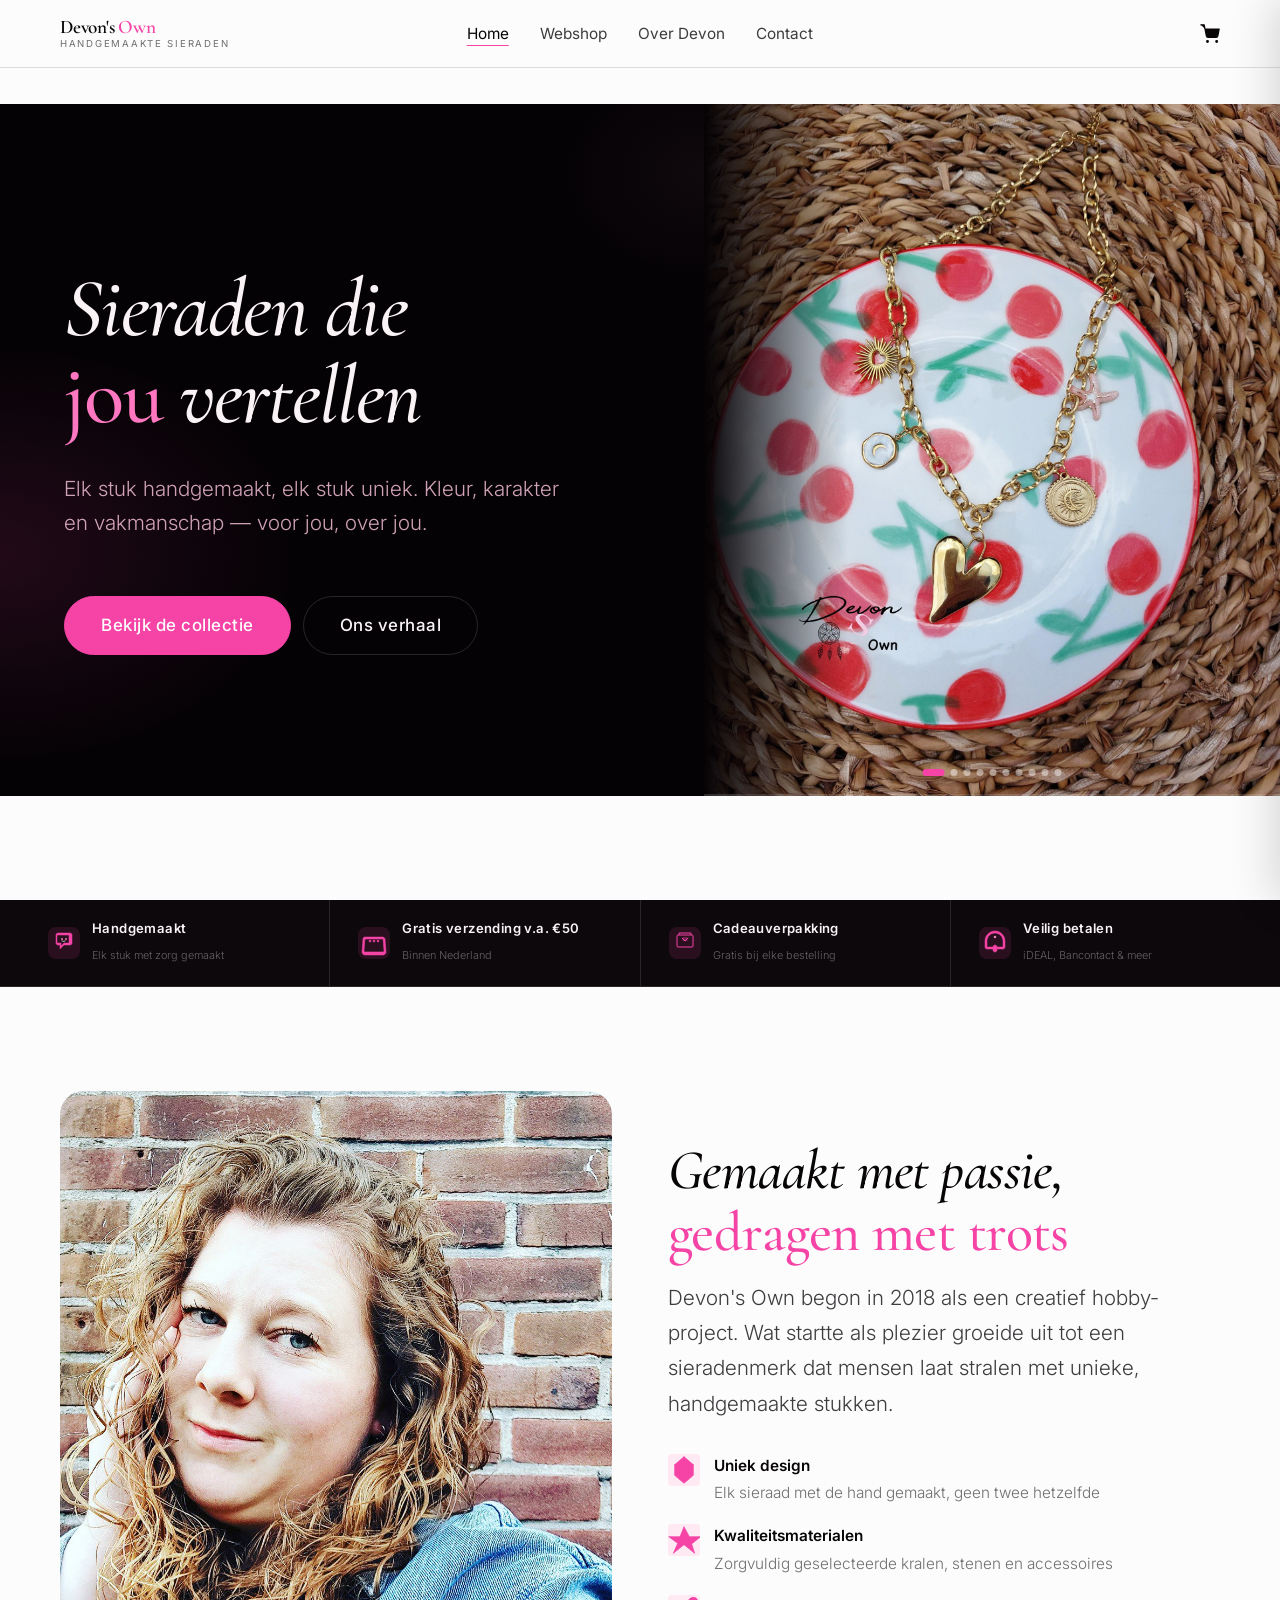
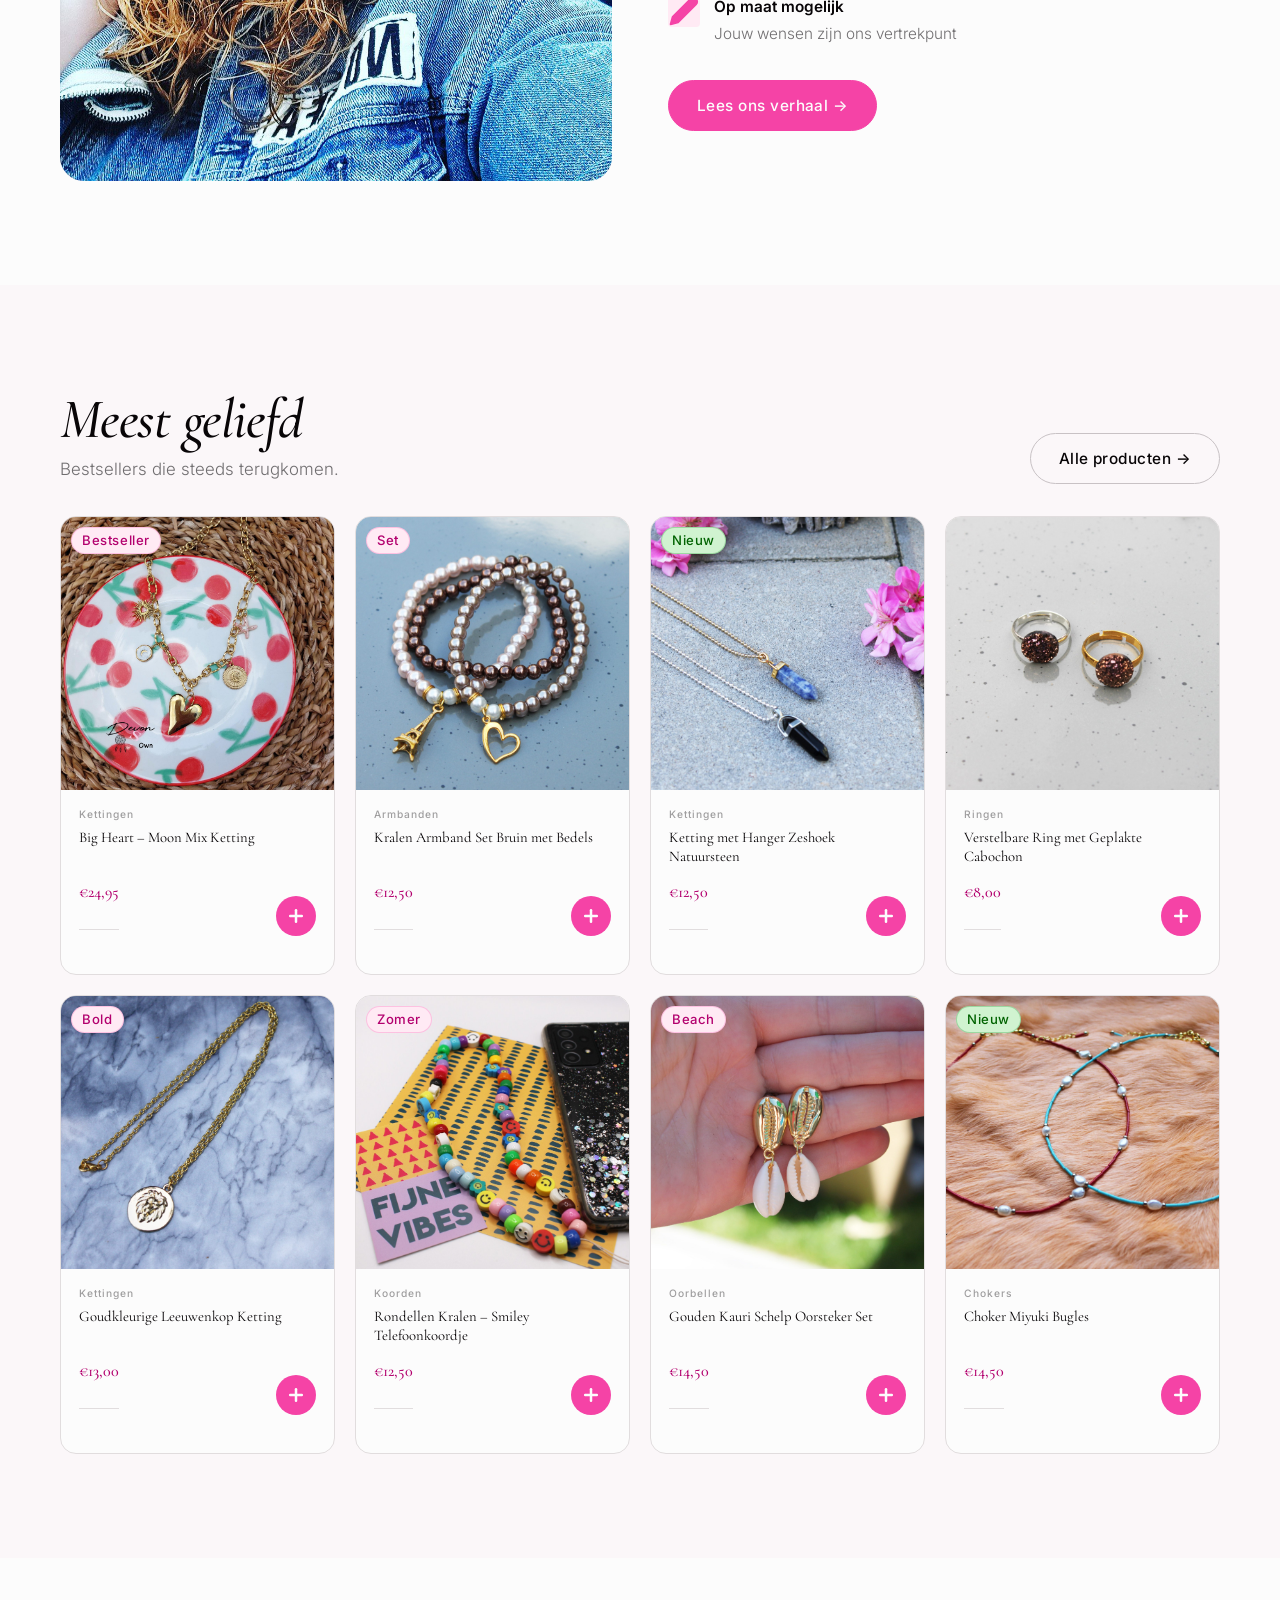
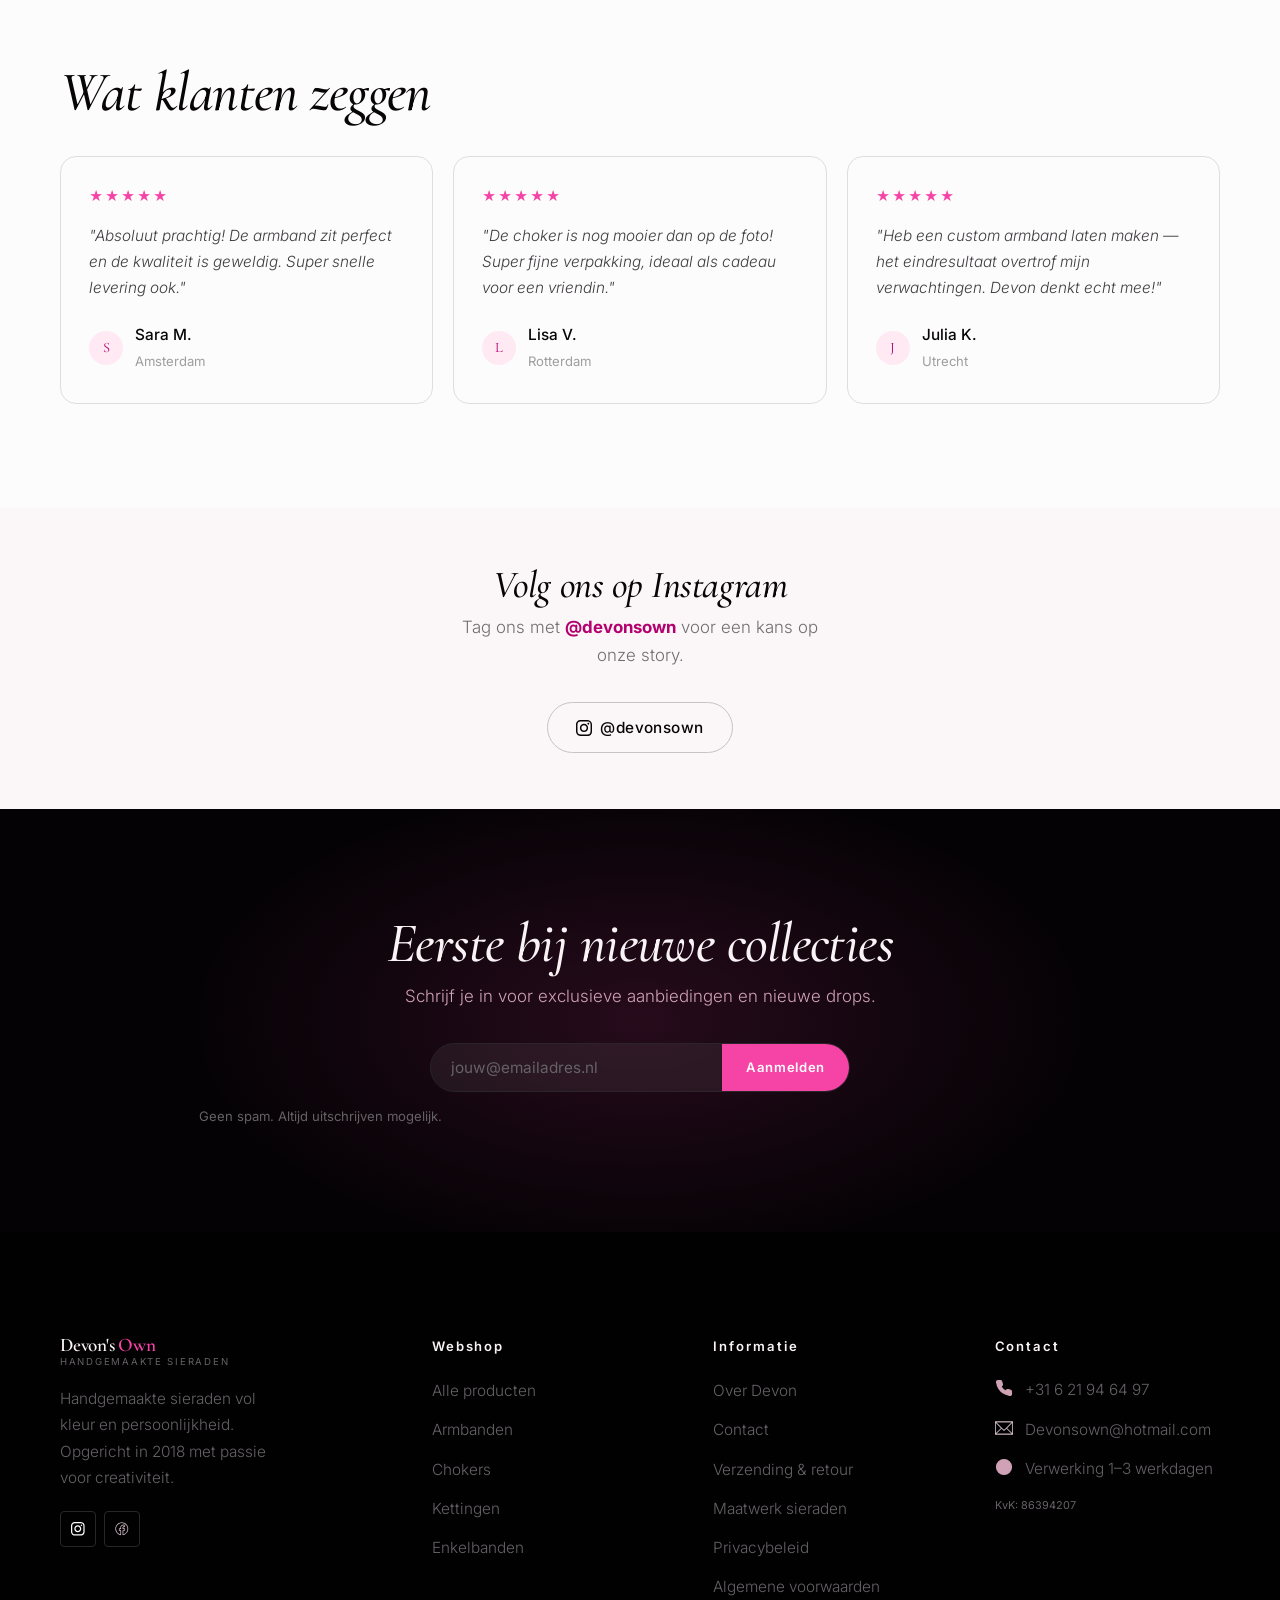
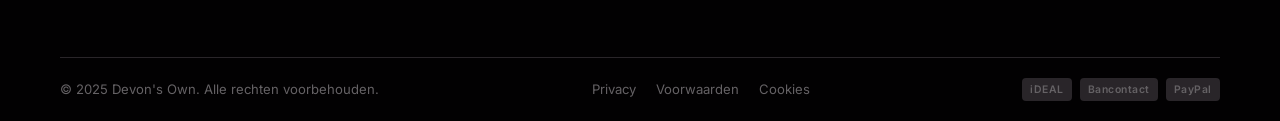
==== commit f682f0a7: "Use consistent Instagram logo throughout site - Replace Instagram logo in 'Volg ons op Instagram' se" ====
--- a/index.html
+++ b/index.html
@@ -250,7 +250,7 @@
     <h2 style="font-family:var(--font-display);font-size:var(--t-2xl);font-weight:500;font-style:italic;margin-bottom:0.5rem">Volg ons op Instagram</h2>
     <p style="color:var(--ink-3);font-weight:300;margin-inline:auto;margin-bottom:var(--space-md)">Tag ons met <strong style="color:var(--gold-lo)">@devonsown</strong> voor een kans op onze story.</p>
     <a href="https://www.instagram.com/devonsown" target="_blank" rel="noopener noreferrer" class="btn btn-outline">
-      <svg class="icon icon-sm" viewBox="0 0 256 256" xmlns="http://www.w3.org/2000/svg"><defs><linearGradient id="ig-grad-exact" x1="0%" y1="0%" x2="100%" y2="100%"><stop offset="0%" style="stop-color:#FFA500;stop-opacity:1"/><stop offset="25%" style="stop-color:#FF6B00;stop-opacity:1"/><stop offset="50%" style="stop-color:#FF0000;stop-opacity:1"/><stop offset="75%" style="stop-color:#E1305B;stop-opacity:1"/><stop offset="100%" style="stop-color:#833AB4;stop-opacity:1"/></linearGradient></defs><rect x="16" y="16" width="224" height="224" rx="52" fill="url(#ig-grad-exact)"/><rect x="48" y="48" width="160" height="160" rx="40" fill="none" stroke="white" stroke-width="16"/><circle cx="128" cy="128" r="40" fill="none" stroke="white" stroke-width="16"/><circle cx="192" cy="64" r="12" fill="white"/></svg>
+      <svg class="icon icon-sm" viewBox="0 0 1024 1024" xmlns="http://www.w3.org/2000/svg"><g><g><path clip-rule="evenodd" d="M512.305,0.122c70.856,0,141.717-0.328,212.571,0.094 c66.662,0.398,129.269,15.6,183.515,56.125c70.84,52.923,107.091,125.214,113.838,212.445c2.376,30.7,1.637,61.667,1.677,92.512 c0.161,119.619,0.072,239.239,0.059,358.86c-0.005,48.856-6.799,96.557-27.473,141.232 c-41.938,90.623-115.091,140.165-211.608,157.334c-20.125,3.579-40.886,4.916-61.359,4.977 c-141.333,0.417-282.669,0.321-424.003,0.174c-73.495-0.075-140.713-19.483-197.994-67.166 c-58.197-48.439-88.907-111.793-98.46-186.071c-1.648-12.811-2.657-25.805-2.669-38.714 C0.261,583.352-0.636,434.771,0.82,286.214c0.796-81.166,27.822-153.13,88.244-209.835 c50.119-47.032,111.04-71.607,178.739-74.012c81.404-2.892,162.991-0.685,244.499-0.685 C512.303,1.161,512.303,0.641,512.305,0.122z M511.505,929.369c68.18,0,136.358,0.274,204.534-0.188 c17.83-0.121,35.919-1.007,53.414-4.171c66.827-12.081,117.634-45.6,144.26-110.67 c13.528-33.055,17.946-68.524,18.522-102.876c2.237-133.271,0.976-266.602,0.819-399.911 c-0.018-14.442-0.174-29.045-2.217-43.295c-9.163-63.988-36.903-116.435-95.792-148.329 c-32.869-17.801-68.551-24.522-105.64-24.534c-142.831-0.042-285.662-0.084-428.492,0.087 c-12.908,0.016-25.93,0.73-38.702,2.525c-72.746,10.214-126.329,46.066-153.145,116.6 c-10.822,28.463-14.28,58.288-14.286,88.569c-0.021,139.403-0.155,278.803,0.183,418.208 c0.041,17.055,1.313,34.355,4.366,51.114c13.543,74.355,55.004,125.461,128.843,146.011 c24.606,6.845,50.909,9.868,76.522,10.384C373.608,930.277,442.565,929.364,511.505,929.369z" fill-rule="evenodd" fill="currentColor"/><path clip-rule="evenodd" d="M775.903,510.369c-0.064,145.777-119.005,264.347-264.821,263.991 c-145.871-0.353-263.345-118.096-263.43-264.029C247.567,364.56,366.331,245.98,512.255,246.139 C656.921,246.295,775.968,365.605,775.903,510.369z M511.878,679.188c93.007,0.071,169.609-76.475,169.448-169.325 c-0.161-92.206-76.568-168.757-168.818-169.132c-92.873-0.377-169.438,75.935-169.635,169.074 C342.677,603.077,418.542,679.114,511.878,679.188z" fill-rule="evenodd" fill="currentColor"/><path clip-rule="evenodd" d="M785.693,299.338c-33.019-0.295-59.047-26.717-58.941-59.832 c0.104-33.491,26.785-59.75,60.471-59.52c32.644,0.226,59.246,27.168,59.147,59.904 C846.27,273.09,819.174,299.637,785.693,299.338z" fill-rule="evenodd" fill="currentColor"/></g></g></svg>
       @devonsown
     </a>
   </div>
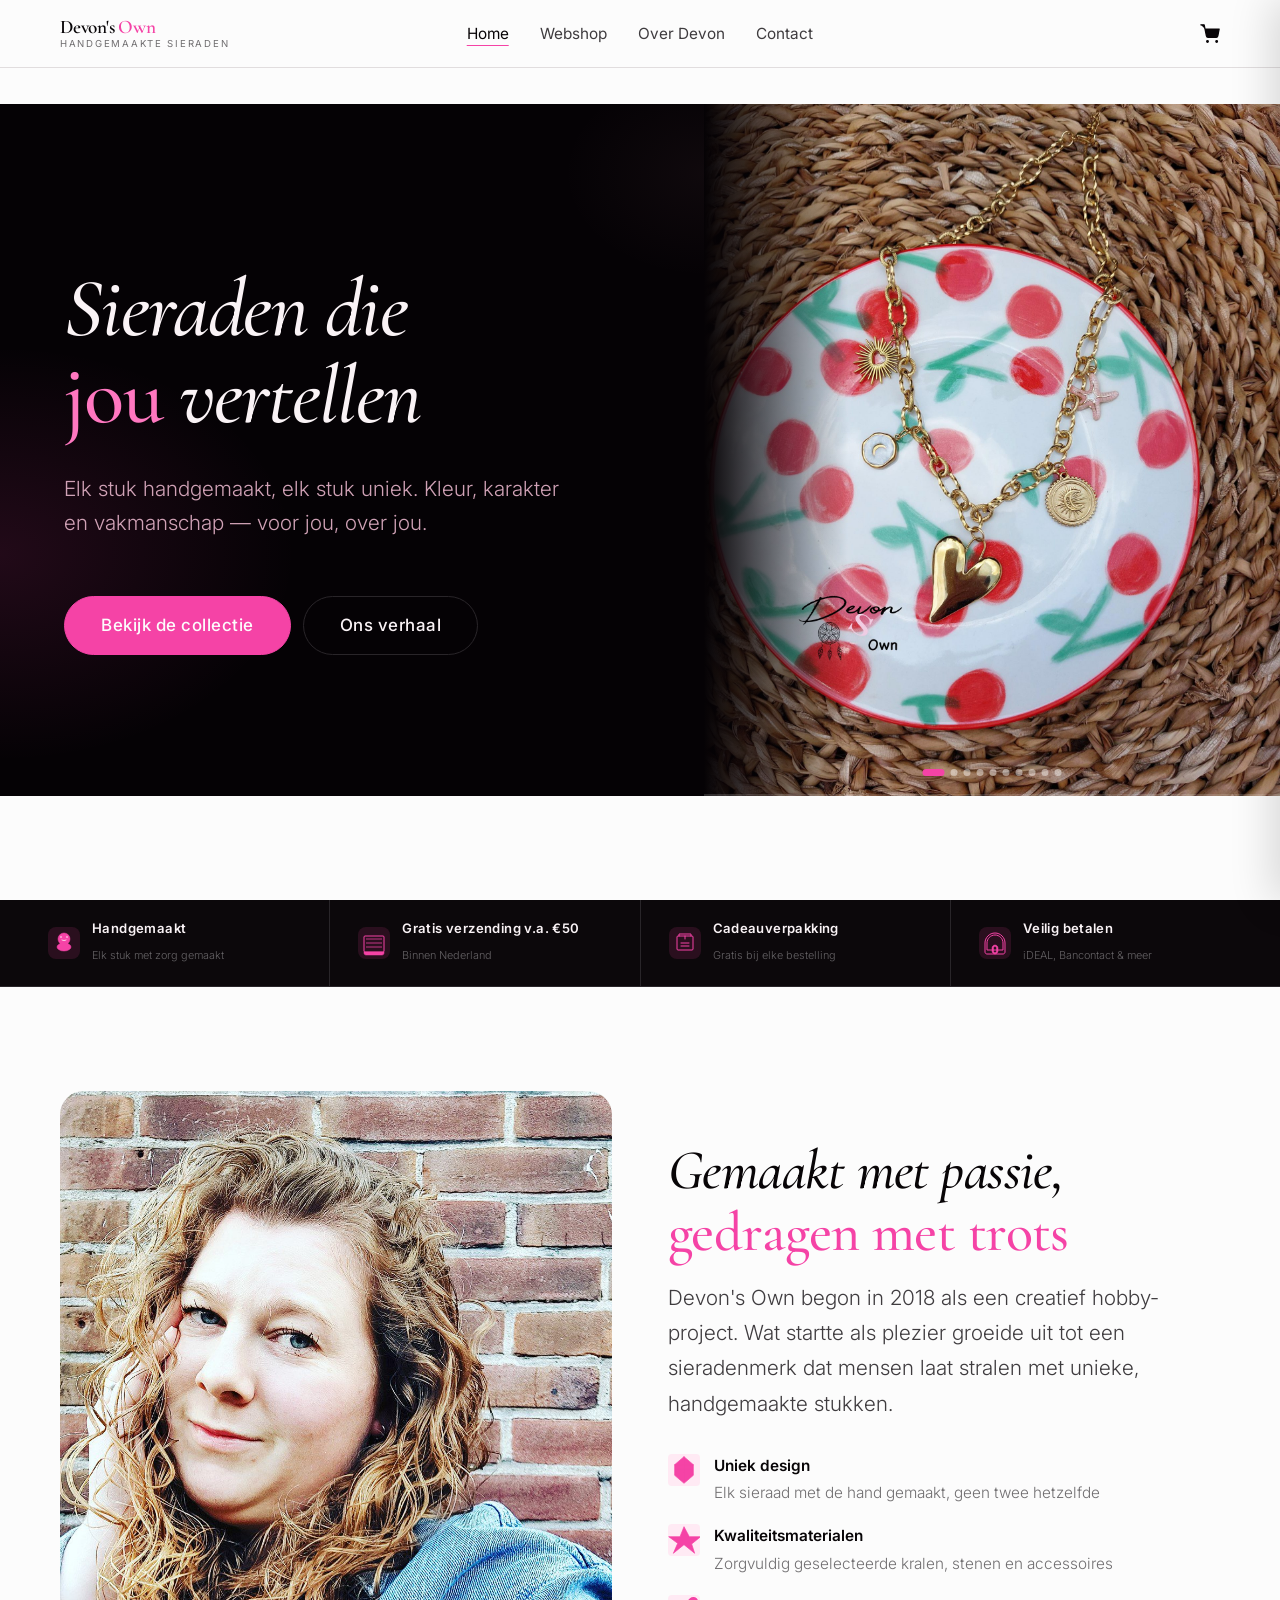
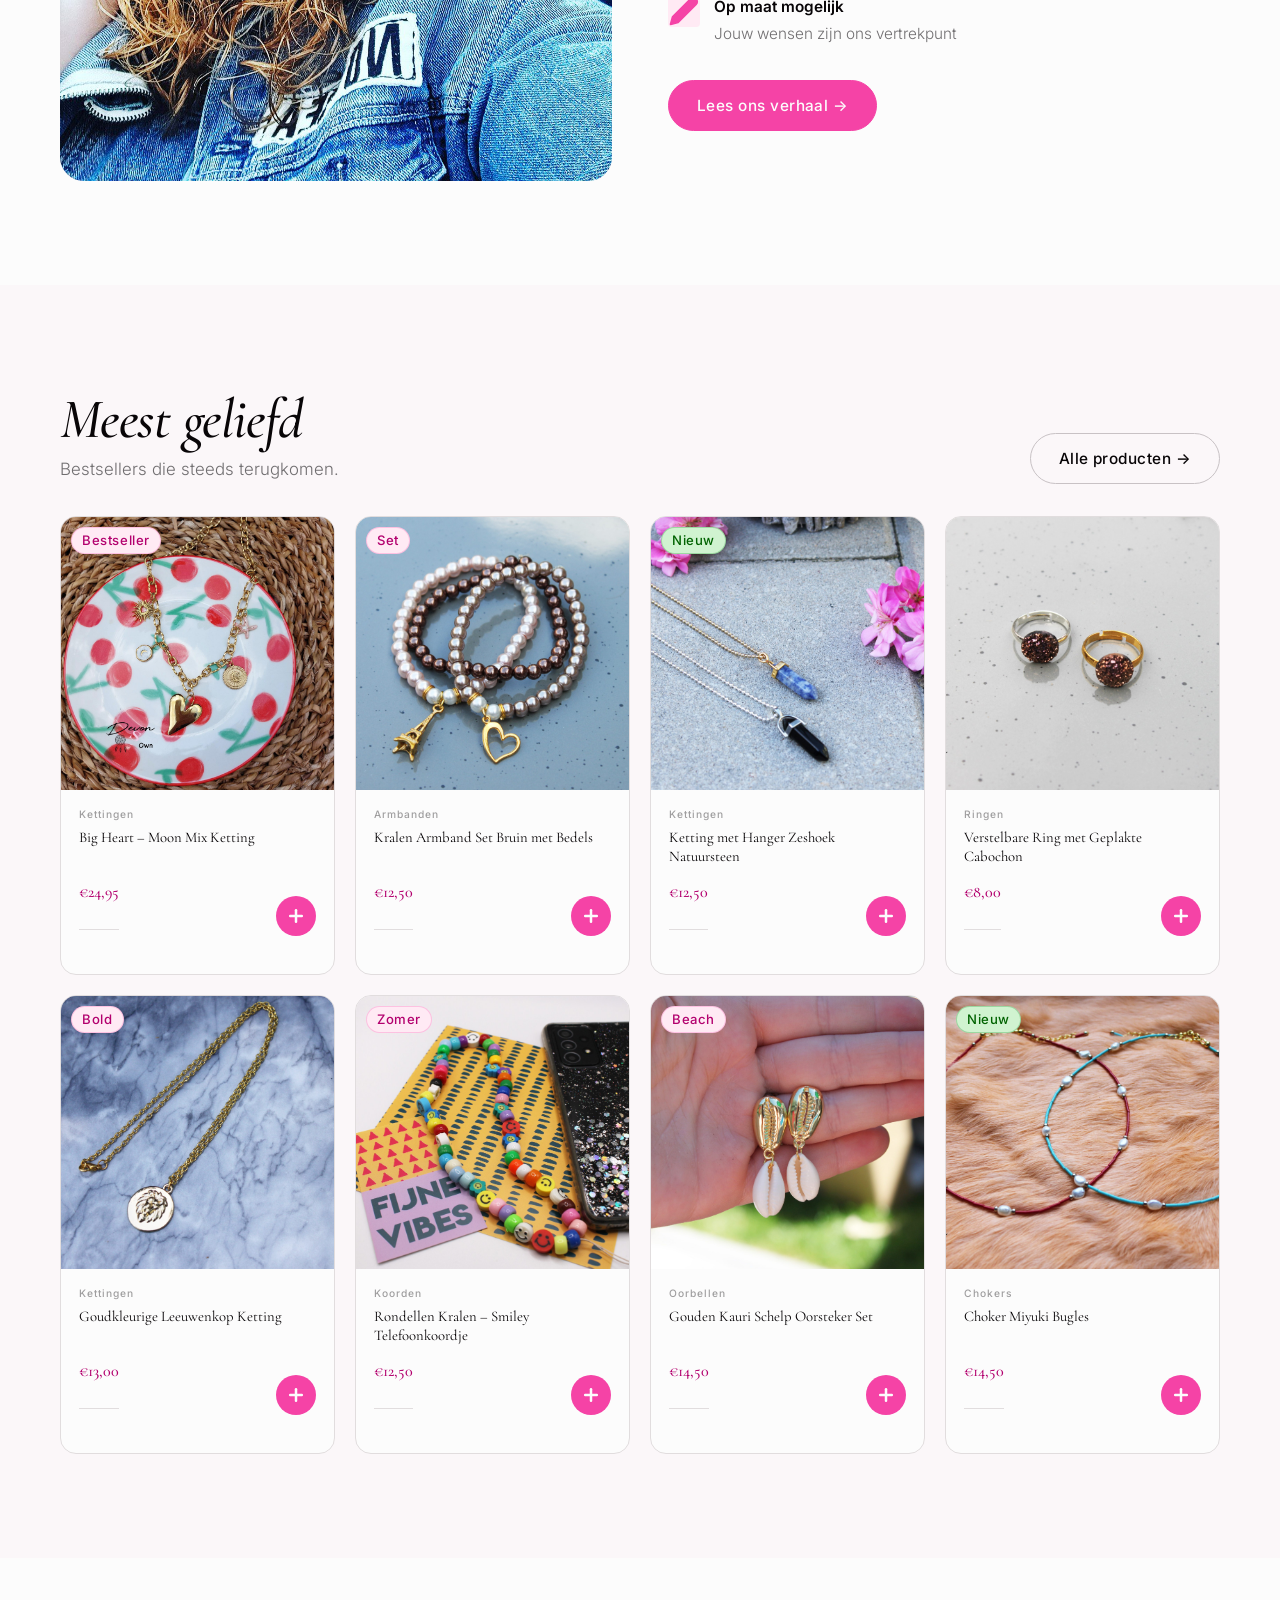
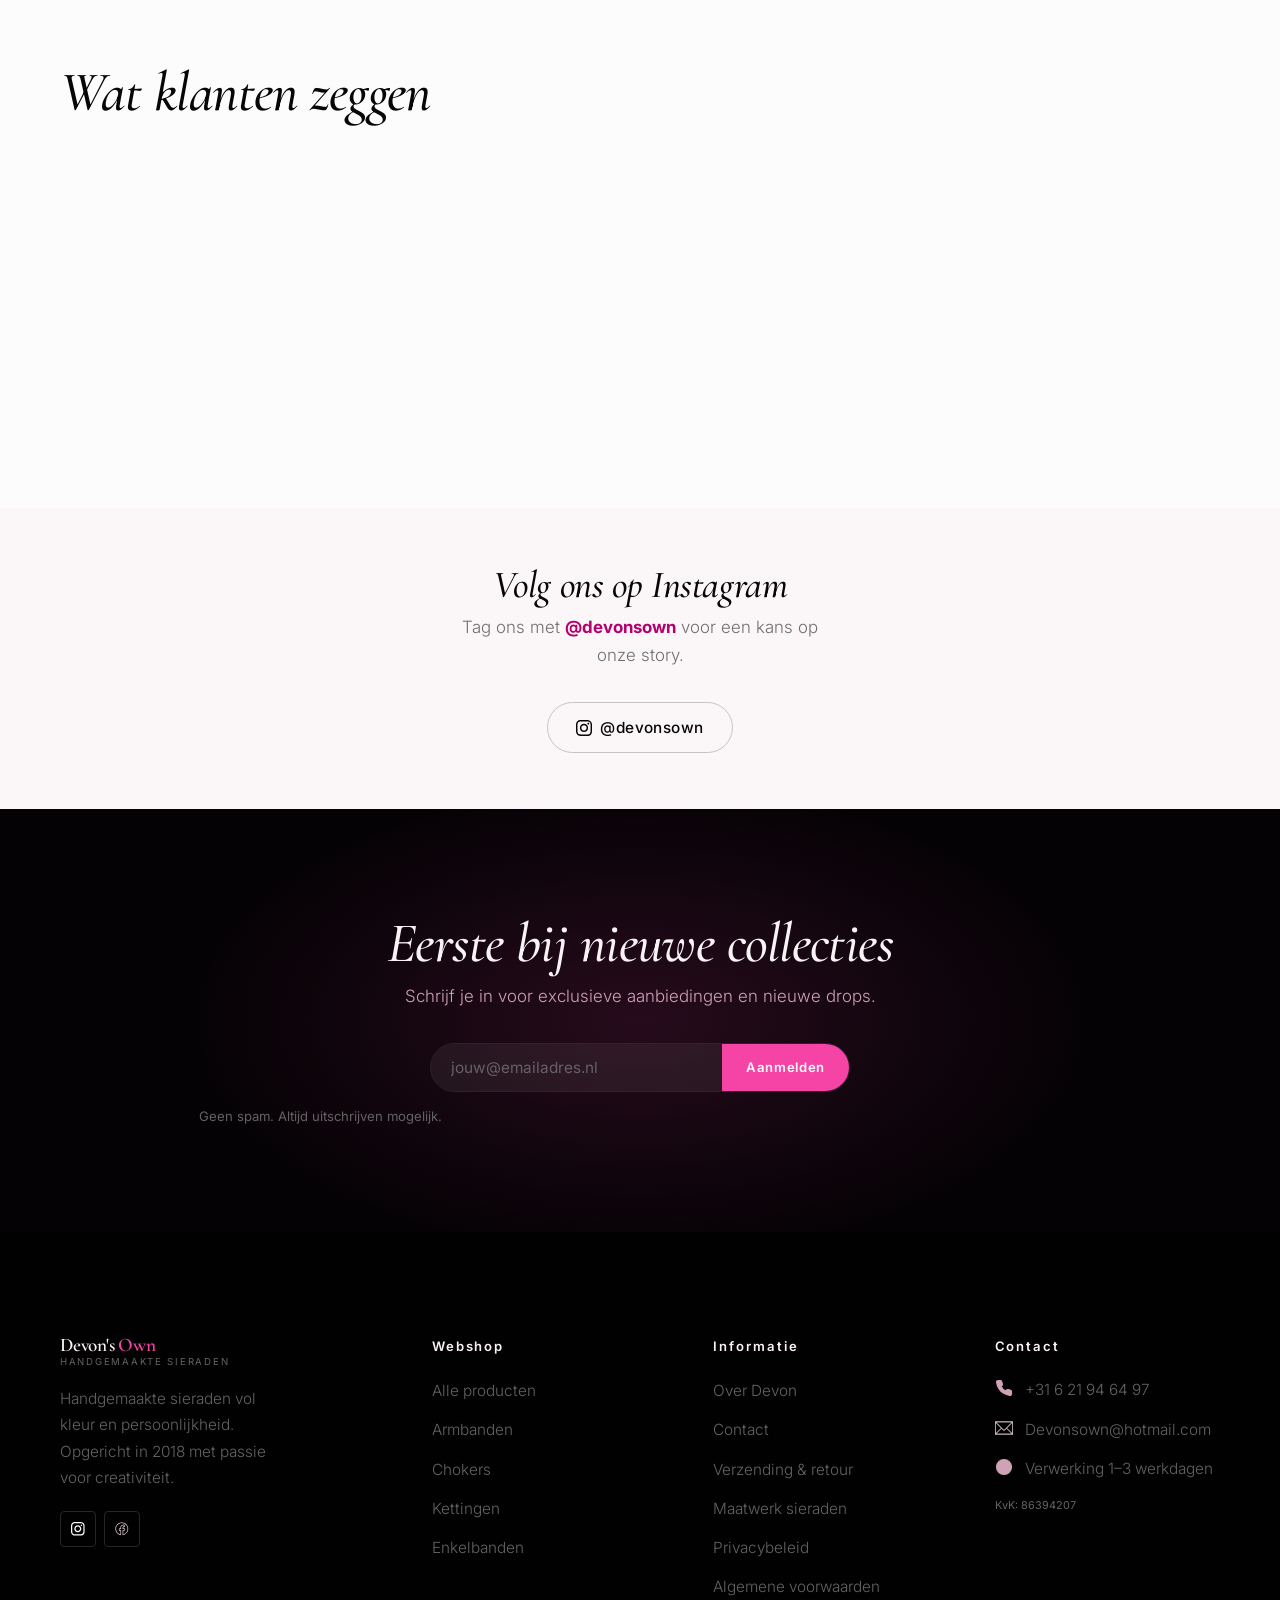
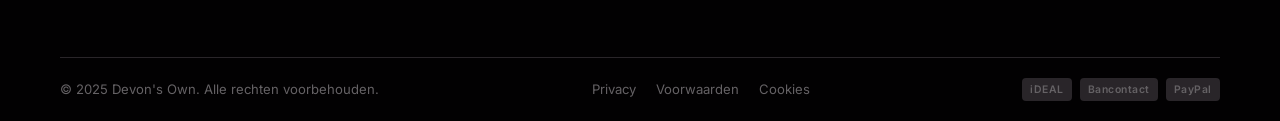
==== commit 314e3d88: "Redesign USP icons with exact visual representations - Handgemaakt: Happy smiley face (personal touc" ====
--- a/index.html
+++ b/index.html
@@ -146,19 +146,19 @@
 <div class="usp-strip">
   <div class="usp-list">
     <div class="usp-item">
-      <svg class="usp-glyph icon" viewBox="0 0 64 64" fill="currentColor" aria-hidden="true"><path d="M20 12c-2.2 0-4 1.8-4 4v16c0 2.2 1.8 4 4 4h4v8l8-8h12c2.2 0 4-1.8 4-4V16c0-2.2-1.8-4-4-4H20zm22 20H32l-6 6v-6h-8V16h24v16z"/><circle cx="28" cy="24" r="1.5" fill="white"/><circle cx="36" cy="24" r="1.5" fill="white"/><path d="M28 28c2 1 4 1 6 0" stroke="white" stroke-width="1.5" fill="none" stroke-linecap="round"/></svg>
+      <svg class="usp-glyph icon" viewBox="0 0 64 64" fill="currentColor" aria-hidden="true"><circle cx="32" cy="24" r="12"/><circle cx="26" cy="20" r="2" fill="white"/><circle cx="38" cy="20" r="2" fill="white"/><path d="M28 26c2.67 1.33 5.33 1.33 8 0" stroke="white" stroke-width="1.5" fill="none" stroke-linecap="round"/><ellipse cx="32" cy="40" rx="14" ry="8"/></svg>
       <div class="usp-copy"><strong>Handgemaakt</strong><span>Elk stuk met zorg gemaakt</span></div>
     </div>
     <div class="usp-item">
-      <svg class="usp-glyph icon" viewBox="0 0 64 64" fill="currentColor" aria-hidden="true"><path d="M14 20c-2 0-3.7 1.3-4 3.2L8 50c0 3.3 2.7 6 6 6h36c3.3 0 6-2.7 6-6l-2-26.8C52.7 21.3 51 20 49 20H14zm0 4h35c0.6 0 1.1 0.4 1.2 1l1.8 22.8c0 1.1-0.9 2-2 2H14c-1.1 0-2-0.9-2-2l1.8-22.8c0.1-0.6 0.6-1 1.2-1z"/><circle cx="24" cy="28" r="2"/><circle cx="32" cy="28" r="2"/><circle cx="40" cy="28" r="2"/></svg>
+      <svg class="usp-glyph icon" viewBox="0 0 64 64" fill="currentColor" aria-hidden="true"><rect x="12" y="18" width="40" height="32" rx="2" fill="none" stroke="currentColor" stroke-width="2"/><path d="M16 24h32M16 32h32M16 40h32" stroke="currentColor" stroke-width="1.5"/><path d="M12 50h40v2c0 2.2-1.8 4-4 4H16c-2.2 0-4-1.8-4-4v-2z"/></svg>
       <div class="usp-copy"><strong>Gratis verzending v.a. €50</strong><span>Binnen Nederland</span></div>
     </div>
     <div class="usp-item">
-      <svg class="usp-glyph icon" viewBox="0 0 64 64" fill="currentColor" aria-hidden="true"><rect x="16" y="16" width="32" height="24" rx="2" fill="none" stroke="currentColor" stroke-width="2"/><path d="M20 16v-4h24v4" stroke="currentColor" stroke-width="2" fill="none"/><path d="M32 28l-6-6 6 6 6-6" stroke="currentColor" stroke-width="2" fill="none" stroke-linecap="round" stroke-linejoin="round"/><path d="M28 22h8M28 26h8" stroke="currentColor" stroke-width="1.5" stroke-linecap="round"/></svg>
+      <svg class="usp-glyph icon" viewBox="0 0 64 64" fill="currentColor" aria-hidden="true"><rect x="16" y="18" width="32" height="28" rx="2" fill="none" stroke="currentColor" stroke-width="2"/><path d="M20 18v-4h24v4M32 18v6" stroke="currentColor" stroke-width="2" fill="none" stroke-linecap="round"/><path d="M24 32h16" stroke="currentColor" stroke-width="2" stroke-linecap="round"/><path d="M24 38h16" stroke="currentColor" stroke-width="2" stroke-linecap="round"/></svg>
       <div class="usp-copy"><strong>Cadeauverpakking</strong><span>Gratis bij elke bestelling</span></div>
     </div>
     <div class="usp-item">
-      <svg class="usp-glyph icon" viewBox="0 0 64 64" fill="currentColor" aria-hidden="true"><path d="M32 8c-11 0-20 9-20 20v12c0 2.2 1.8 4 4 4h32c2.2 0 4-1.8 4-4V28c0-11-9-20-20-20zm0 4c8.8 0 16 7.2 16 16v12H16V28c0-8.8 7.2-16 16-16z"/><path d="M32 36c-2.2 0-4 1.8-4 4v6c0 2.2 1.8 4 4 4s4-1.8 4-4v-6c0-2.2-1.8-4-4-4z"/><circle cx="32" cy="20" r="2" fill="white"/></svg>
+      <svg class="usp-glyph icon" viewBox="0 0 64 64" fill="currentColor" aria-hidden="true"><path d="M32 12c-11.05 0-20 8.95-20 20v18c0 2.2 1.8 4 4 4h32c2.2 0 4-1.8 4-4V32c0-11.05-8.95-20-20-20zm0 4c8.84 0 16 7.16 16 16v14H16V32c0-8.84 7.16-16 16-16z" fill="none" stroke="currentColor" stroke-width="2"/><path d="M32 36c-3.31 0-6 2.69-6 6v6c0 3.31 2.69 6 6 6s6-2.69 6-6v-6c0-3.31-2.69-6-6-6zm0 3c1.66 0 3 1.34 3 3v6c0 1.66-1.34 3-3 3s-3-1.34-3-3v-6c0-1.66 1.34-3 3-3z" fill="currentColor"/></svg>
       <div class="usp-copy"><strong>Veilig betalen</strong><span>iDEAL, Bancontact & meer</span></div>
     </div>
   </div>
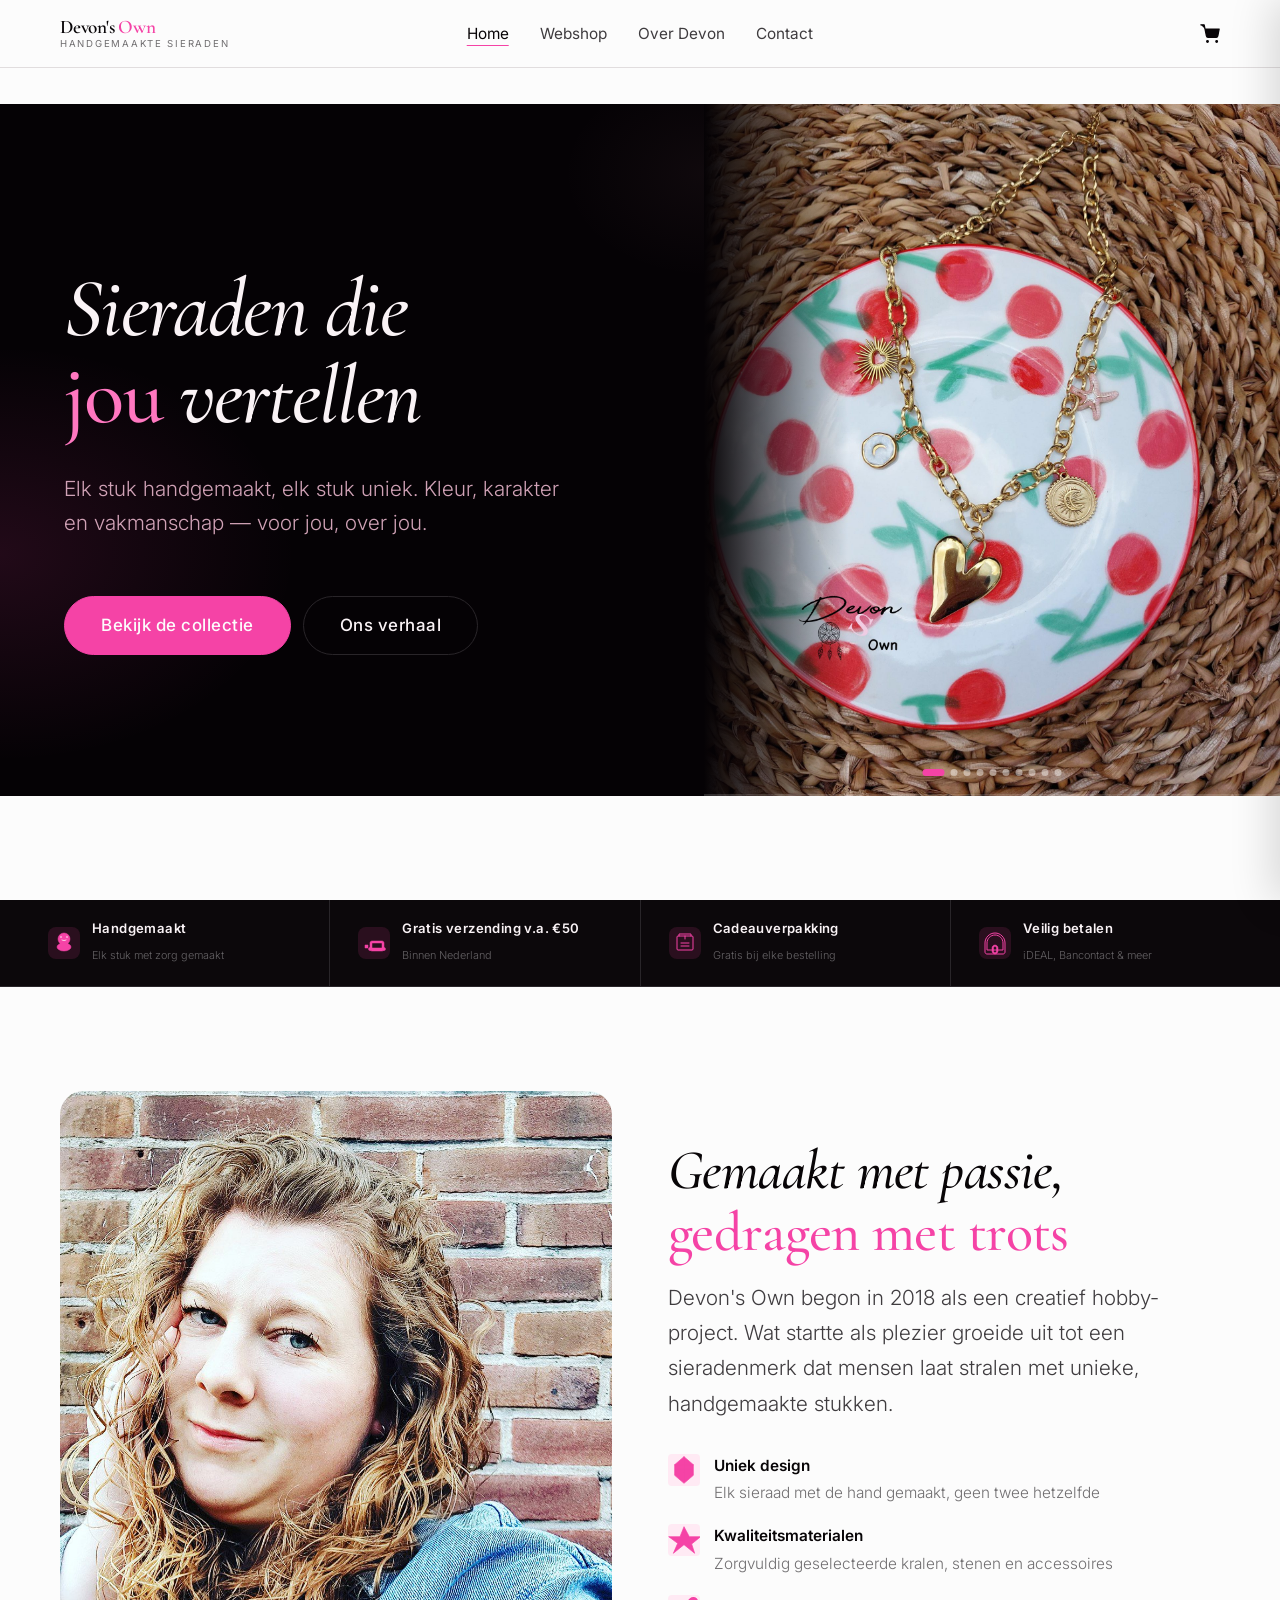
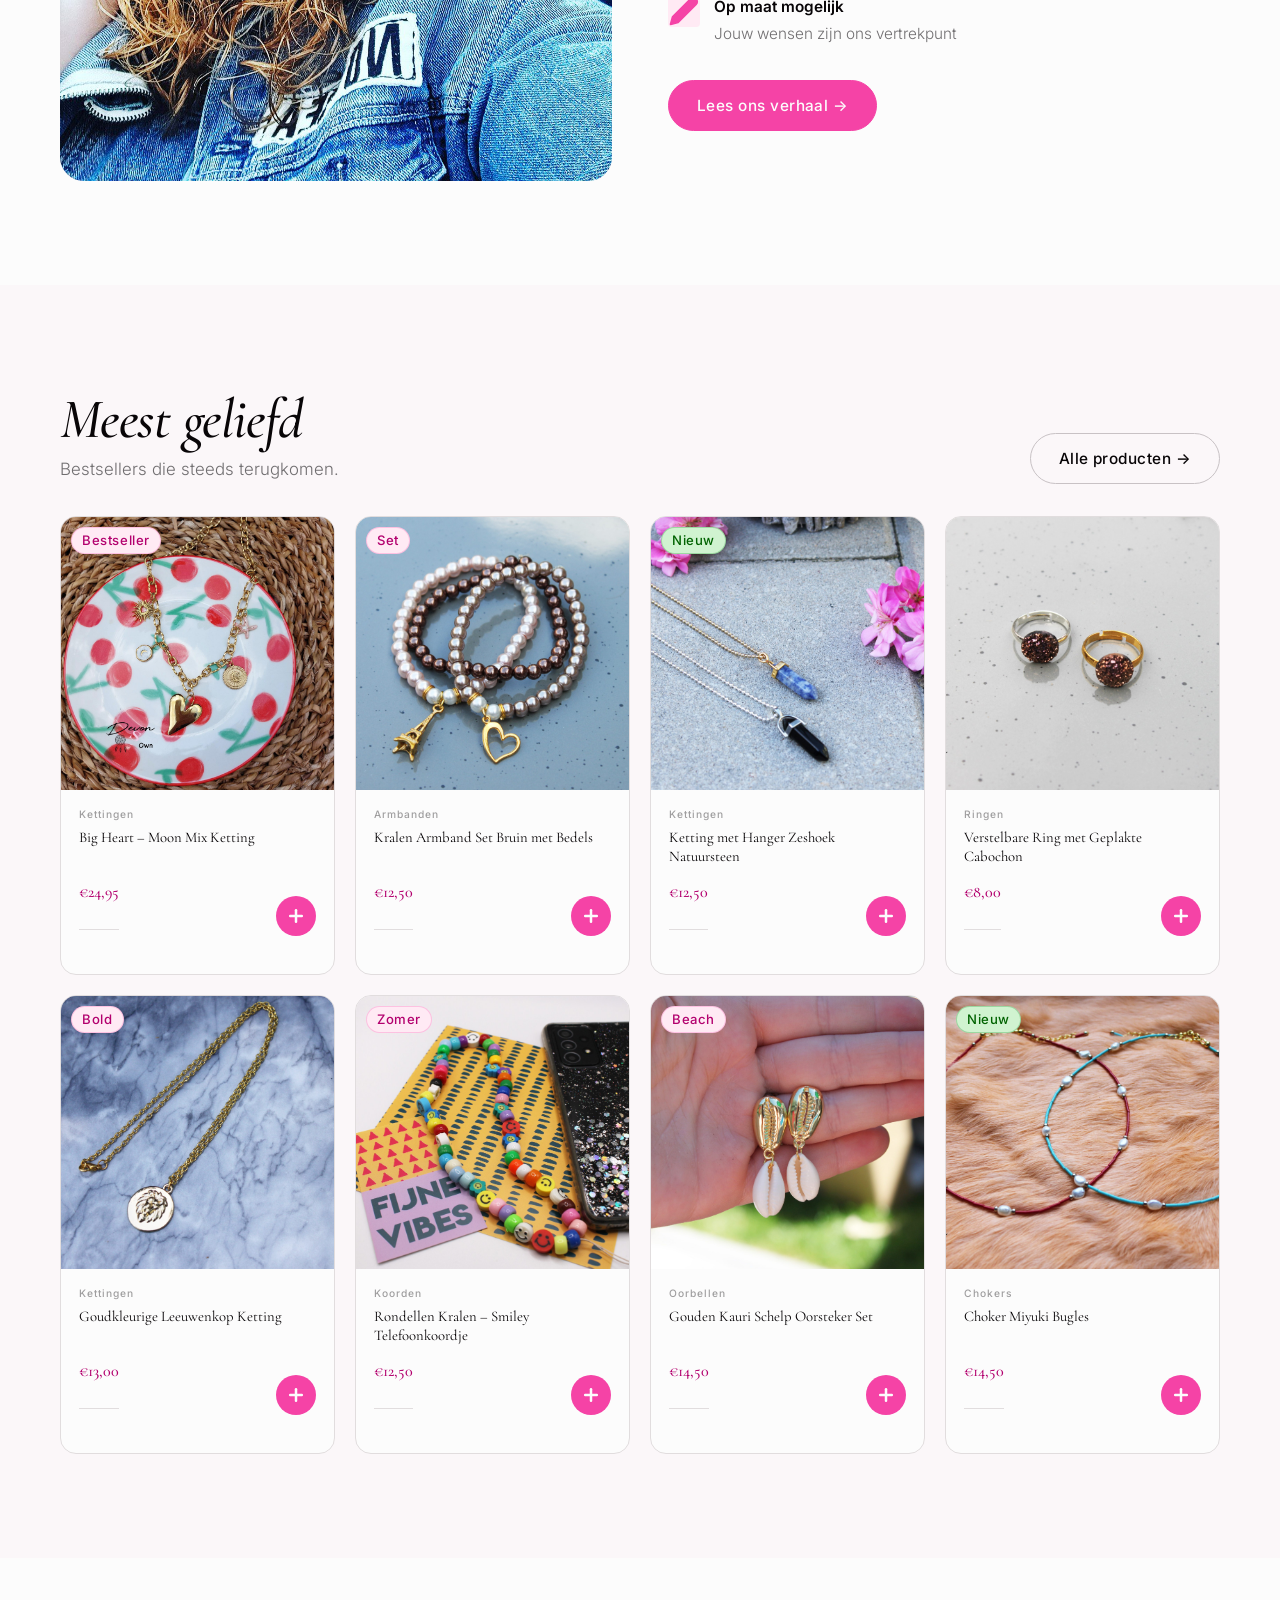
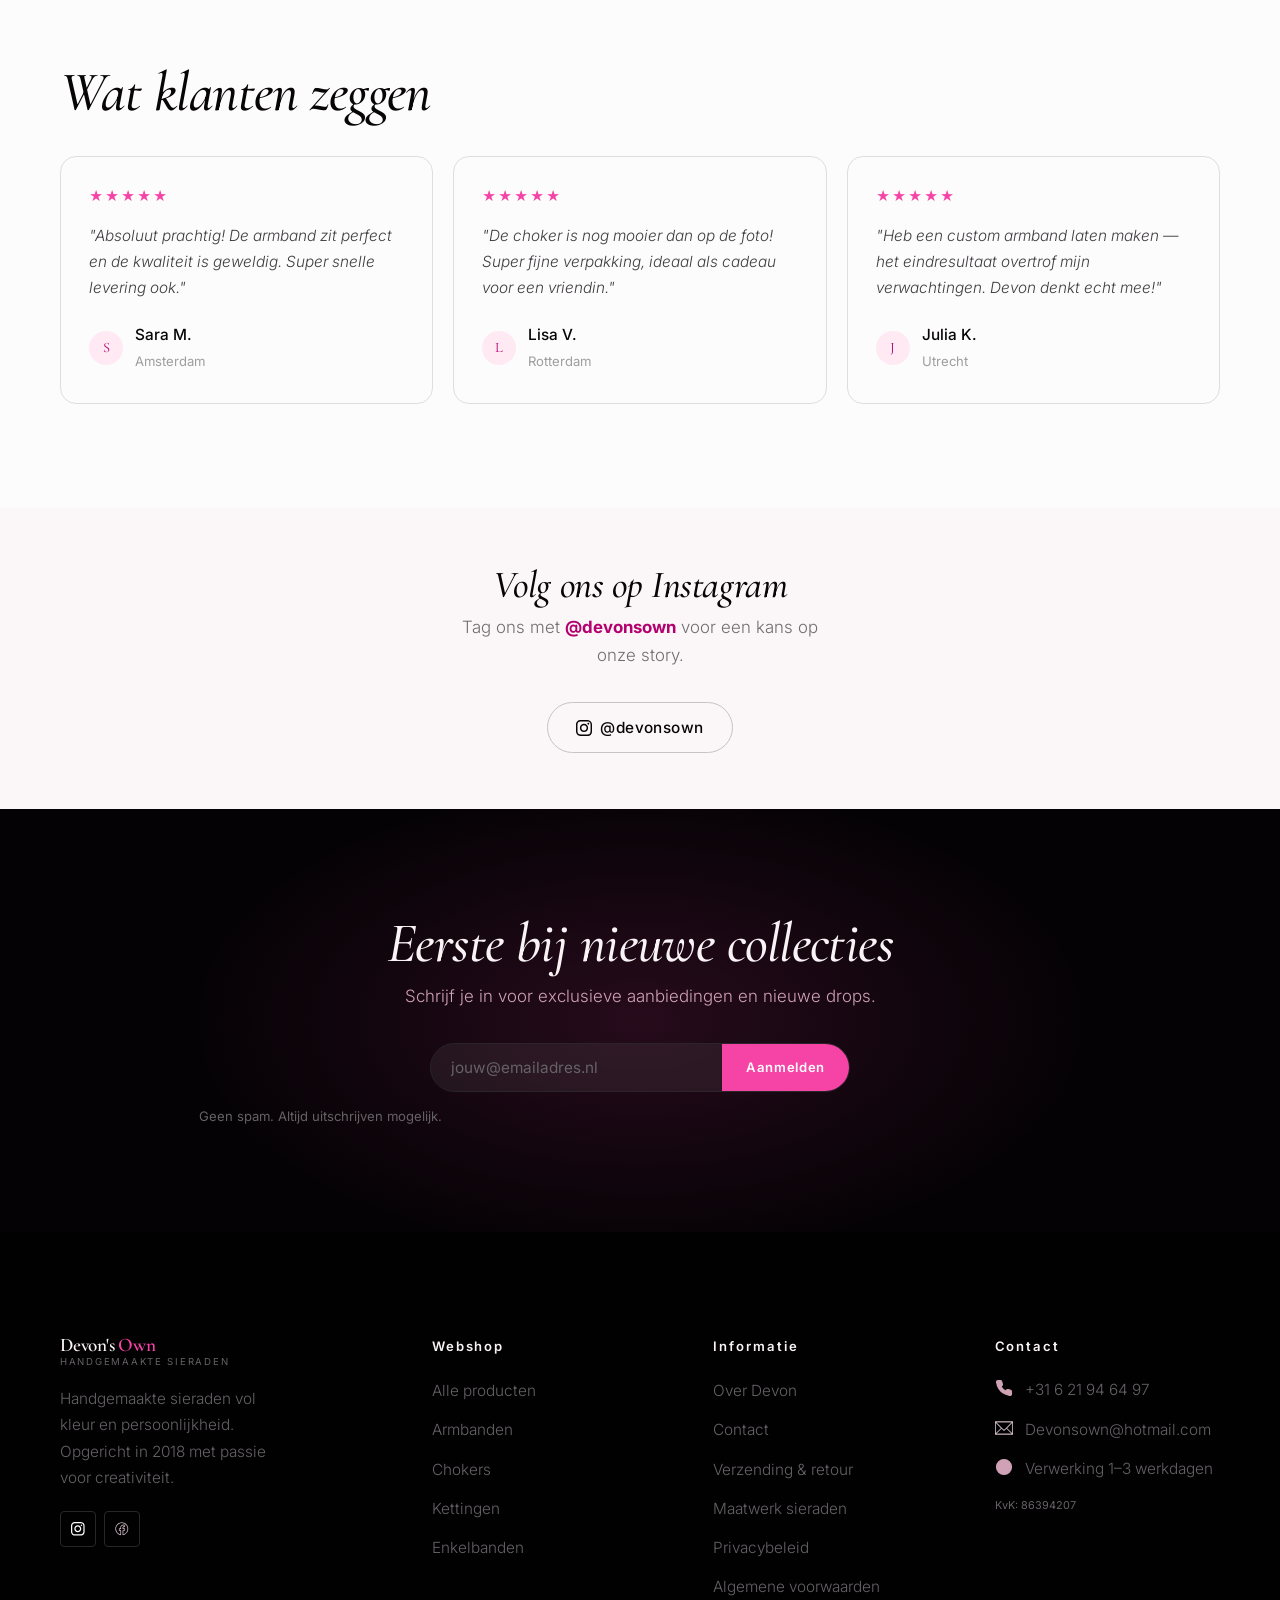
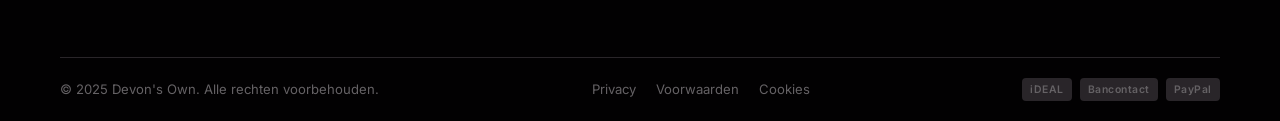
==== commit e6e8f0e7: "Update gratis verzending icon to delivery car - Replace package icon with delivery car/truck icon - " ====
--- a/index.html
+++ b/index.html
@@ -150,7 +150,7 @@
       <div class="usp-copy"><strong>Handgemaakt</strong><span>Elk stuk met zorg gemaakt</span></div>
     </div>
     <div class="usp-item">
-      <svg class="usp-glyph icon" viewBox="0 0 64 64" fill="currentColor" aria-hidden="true"><rect x="12" y="18" width="40" height="32" rx="2" fill="none" stroke="currentColor" stroke-width="2"/><path d="M16 24h32M16 32h32M16 40h32" stroke="currentColor" stroke-width="1.5"/><path d="M12 50h40v2c0 2.2-1.8 4-4 4H16c-2.2 0-4-1.8-4-4v-2z"/></svg>
+      <svg class="usp-glyph icon" viewBox="0 0 64 64" fill="currentColor" aria-hidden="true"><path d="M48 28H28c-2.2 0-4 1.8-4 4v12c0 2.2 1.8 4 4 4h20c2.2 0 4-1.8 4-4V32c0-2.2-1.8-4-4-4zm0 14H28V32h20v10z"/><circle cx="24" cy="44" r="3"/><circle cx="52" cy="44" r="3"/><path d="M14 36h6v6h-6z"/></svg>
       <div class="usp-copy"><strong>Gratis verzending v.a. €50</strong><span>Binnen Nederland</span></div>
     </div>
     <div class="usp-item">
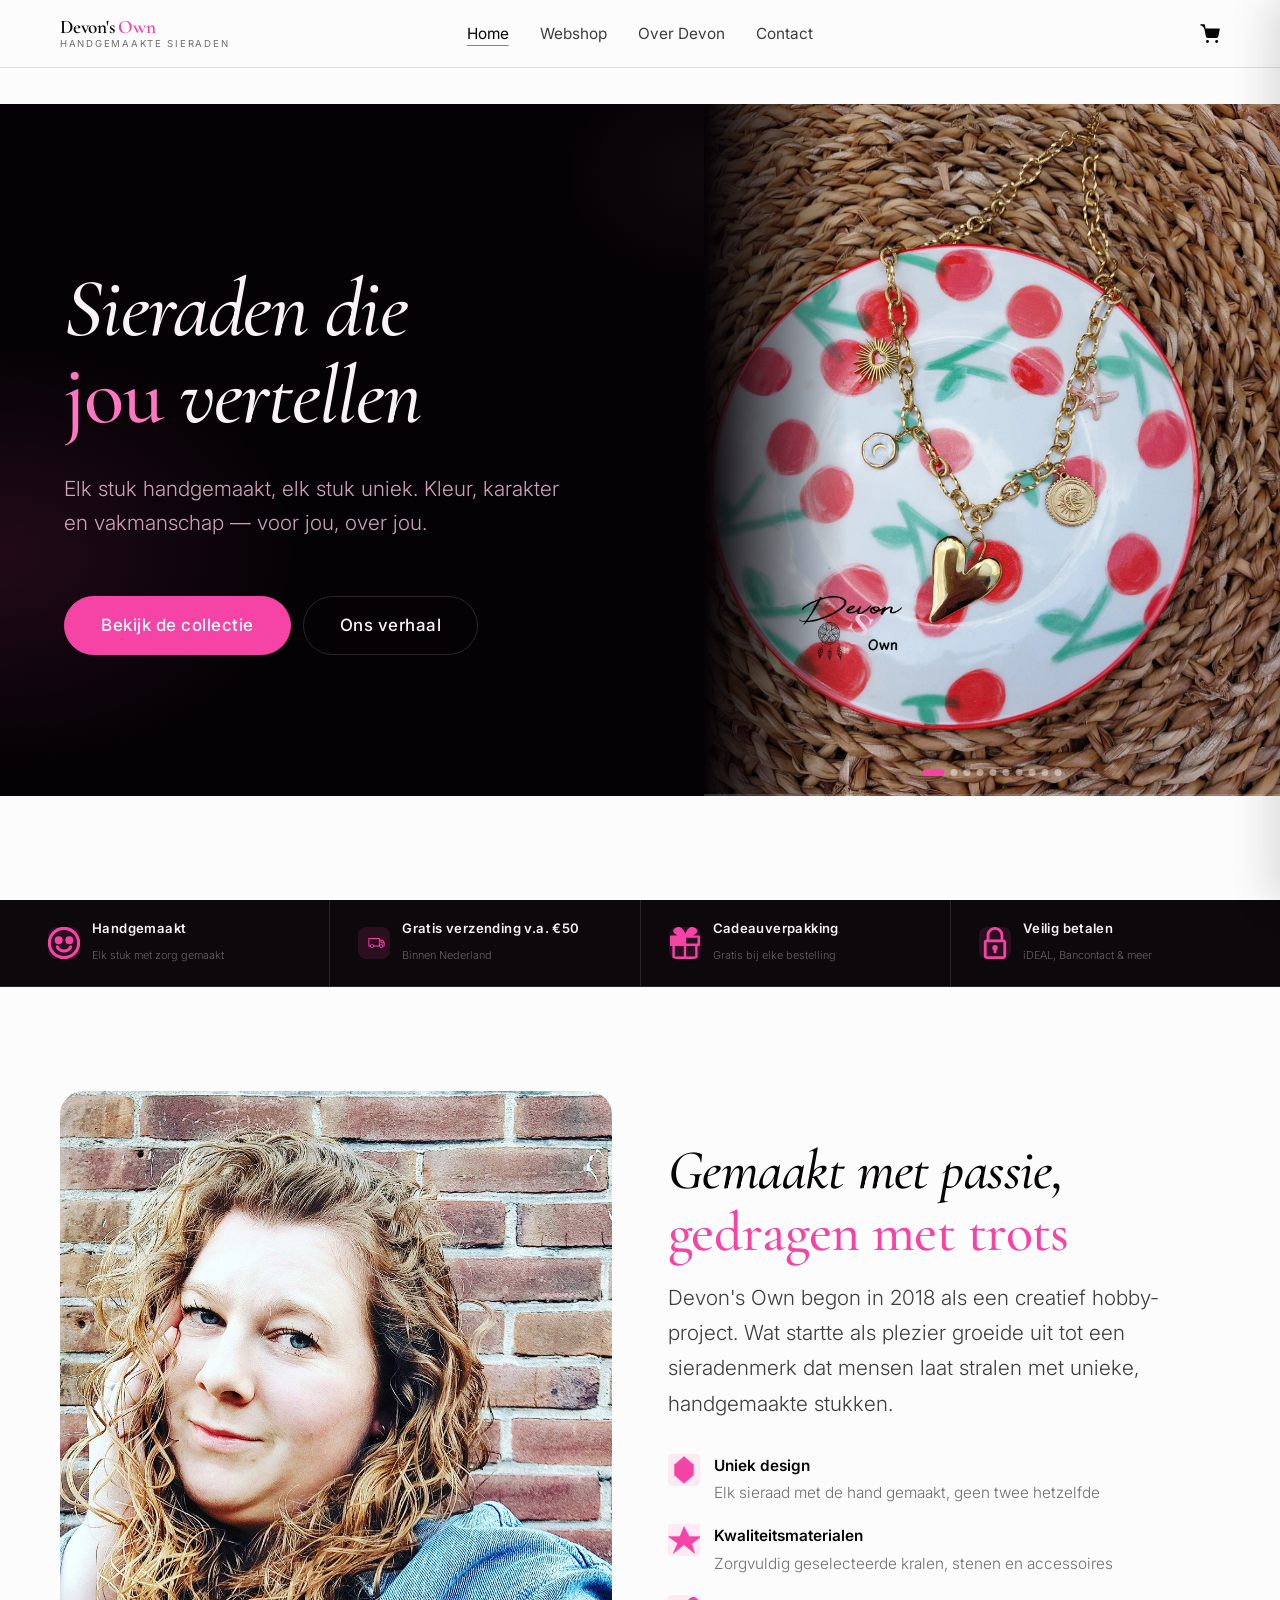
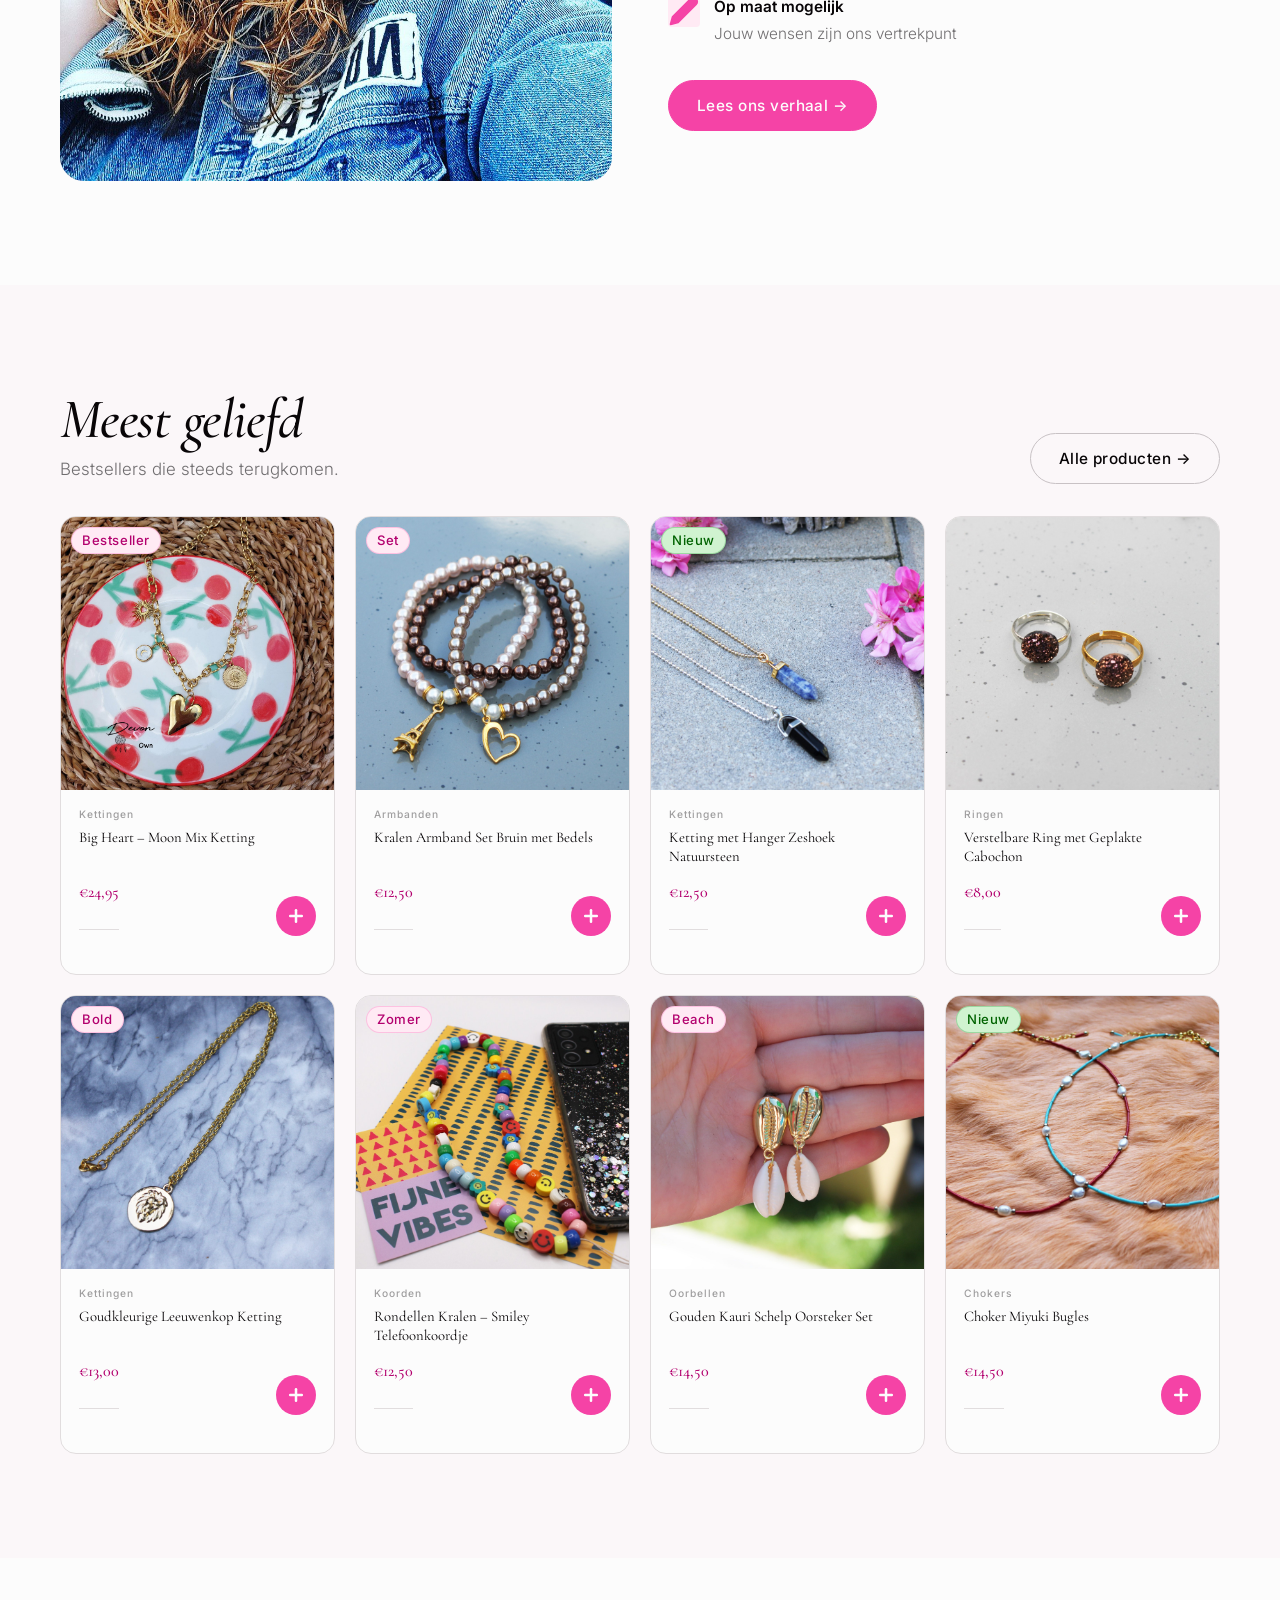
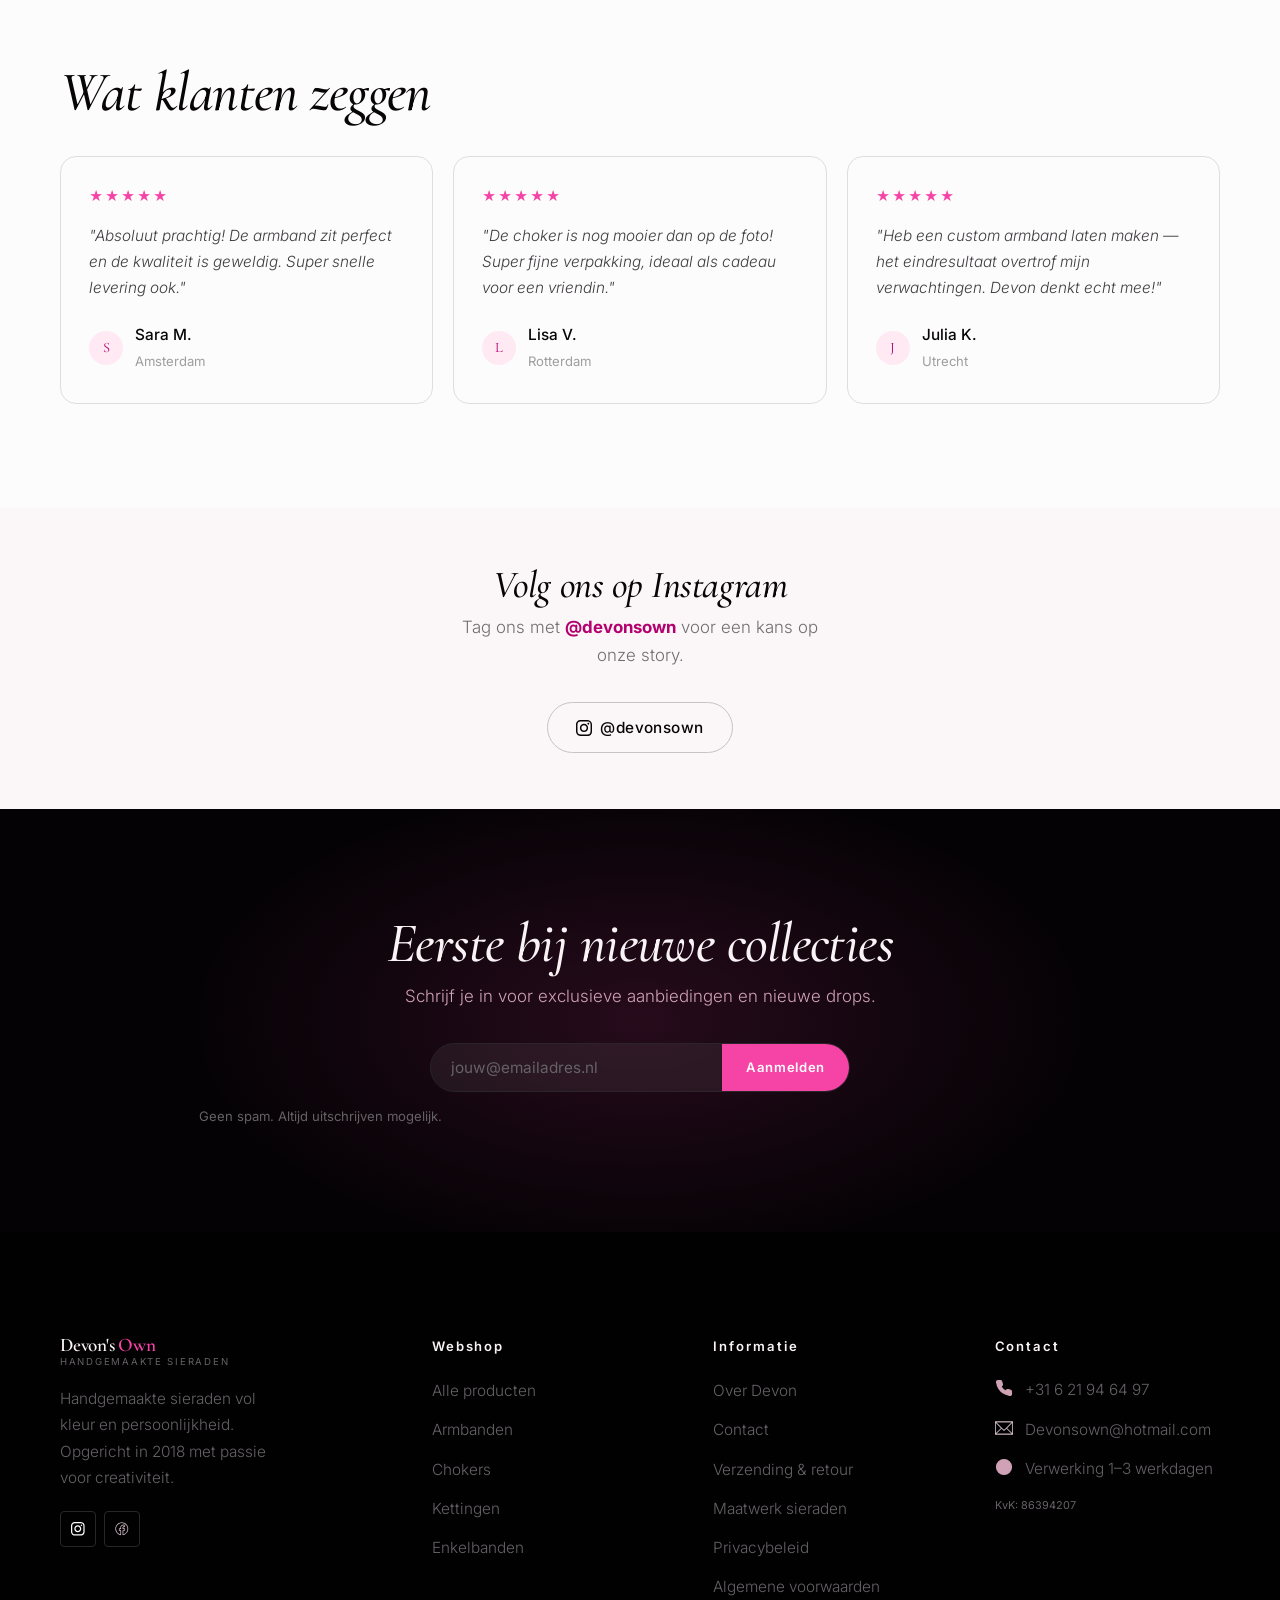
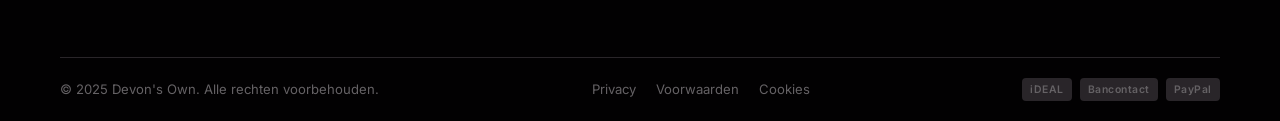
==== commit 179ad167: "Update USP icons with professional SVG logos - Handgemaakt: Smiley face emoji icon - Gratis verzendi" ====
--- a/index.html
+++ b/index.html
@@ -146,19 +146,19 @@
 <div class="usp-strip">
   <div class="usp-list">
     <div class="usp-item">
-      <svg class="usp-glyph icon" viewBox="0 0 64 64" fill="currentColor" aria-hidden="true"><circle cx="32" cy="24" r="12"/><circle cx="26" cy="20" r="2" fill="white"/><circle cx="38" cy="20" r="2" fill="white"/><path d="M28 26c2.67 1.33 5.33 1.33 8 0" stroke="white" stroke-width="1.5" fill="none" stroke-linecap="round"/><ellipse cx="32" cy="40" rx="14" ry="8"/></svg>
+      <svg class="usp-glyph icon" viewBox="0 0 12 12" xmlns="http://www.w3.org/2000/svg" aria-hidden="true"><g fill="none" stroke="currentColor" stroke-width="1.2"><circle cx="6" cy="6" r="5.5"/><path stroke-linecap="round" d="M3.5 7.5C4 8.4 4.9 9 6 9s2-.6 2.5-1.5"/></g><g fill="currentColor"><circle cx="4" cy="5" r="1"/><circle cx="8" cy="5" r="1"/></g></svg>
       <div class="usp-copy"><strong>Handgemaakt</strong><span>Elk stuk met zorg gemaakt</span></div>
     </div>
     <div class="usp-item">
-      <svg class="usp-glyph icon" viewBox="0 0 64 64" fill="currentColor" aria-hidden="true"><path d="M48 28H28c-2.2 0-4 1.8-4 4v12c0 2.2 1.8 4 4 4h20c2.2 0 4-1.8 4-4V32c0-2.2-1.8-4-4-4zm0 14H28V32h20v10z"/><circle cx="24" cy="44" r="3"/><circle cx="52" cy="44" r="3"/><path d="M14 36h6v6h-6z"/></svg>
+      <svg class="usp-glyph icon" viewBox="0 0 512 512" xmlns="http://www.w3.org/2000/svg" aria-hidden="true"><path d="M401.8,206.5c-1.4-2-3.7-3.2-6.1-3.2h-46.5v-19.8c0-4.1-3.4-7.5-7.5-7.5H173.2c-4.1,0-7.5,3.4-7.5,7.5v121.2c0,4.1,3.4,7.5,7.5,7.5h21.2c3.9,13.6,16.5,23.7,31.3,23.7s27.4-10,31.3-23.7h83.1c3.9,13.6,16.5,23.7,31.3,23.7s27.4-10,31.3-23.7h15.5c4.1,0,7.5-3.4,7.5-7.5V243c0-1.6-0.5-3.1-1.4-4.3L401.8,206.5z M410.8,245.2h-33.6v-26.8h14.7L410.8,245.2z M180.7,191.1h153.5v106.2h-76.5c-2.9-15.1-16.1-26.5-32-26.5s-29.2,11.4-32,26.5h-13V191.1z M225.7,320.9c-9.7,0-17.6-7.9-17.6-17.6s7.9-17.6,17.6-17.6s17.6,7.9,17.6,17.6S235.4,320.9,225.7,320.9z M371.5,320.9c-9.7,0-17.6-7.9-17.6-17.6s7.9-17.6,17.6-17.6s17.6,7.9,17.6,17.6S381.2,320.9,371.5,320.9z M403.5,297.3c-2.9-15.1-16.1-26.5-32-26.5c-8.6,0-16.5,3.4-22.3,8.9v-61.3h12.9v34.3c0,4.1,3.4,7.5,7.5,7.5h41.3v37.1H403.5z" fill="currentColor"/></svg>
       <div class="usp-copy"><strong>Gratis verzending v.a. €50</strong><span>Binnen Nederland</span></div>
     </div>
     <div class="usp-item">
-      <svg class="usp-glyph icon" viewBox="0 0 64 64" fill="currentColor" aria-hidden="true"><rect x="16" y="18" width="32" height="28" rx="2" fill="none" stroke="currentColor" stroke-width="2"/><path d="M20 18v-4h24v4M32 18v6" stroke="currentColor" stroke-width="2" fill="none" stroke-linecap="round"/><path d="M24 32h16" stroke="currentColor" stroke-width="2" stroke-linecap="round"/><path d="M24 38h16" stroke="currentColor" stroke-width="2" stroke-linecap="round"/></svg>
+      <svg class="usp-glyph icon" viewBox="0 0 466.869 466.869" xmlns="http://www.w3.org/2000/svg" aria-hidden="true"><path d="M31.502,277.466H49.86v172.793c0,9.616,6.993,16.609,16.609,16.609H400.4c9.616,0,16.609-6.993,16.609-16.609V277.466h18.357c9.616,0,16.609-6.702,16.609-16.609V140.223c0-9.616-6.993-17.192-16.609-17.192h-82.171c38.463-20.397,57.986-39.046,60.9-60.609c1.748-13.112-2.331-32.053-30.596-49.245C353.486-4.888,328.718-1.1,312.983,5.31c-25.642,10.49-48.37,36.132-67.019,76.344c-2.914,6.119-5.245,11.947-7.576,17.483c-2.331-5.536-4.662-11.364-7.576-17.483C211.872,41.442,189.435,15.8,163.793,5.31C148.058-1.1,123.29-4.888,93.277,13.178C64.721,30.37,60.933,49.601,62.681,62.714c2.622,21.271,22.145,39.92,60.609,60.317H31.502c-9.616,0-16.609,7.576-16.609,17.192v120.635C14.893,270.765,21.887,277.466,31.502,277.466z M84.826,277.466h131.125v154.436H84.826V277.466z M382.042,431.902H250.918V277.466h131.125V431.902z M417.009,242.5H400.4H250.918v-84.502h9.616l0,0l0,0h156.475V242.5z" fill="currentColor"/></svg>
       <div class="usp-copy"><strong>Cadeauverpakking</strong><span>Gratis bij elke bestelling</span></div>
     </div>
     <div class="usp-item">
-      <svg class="usp-glyph icon" viewBox="0 0 64 64" fill="currentColor" aria-hidden="true"><path d="M32 12c-11.05 0-20 8.95-20 20v18c0 2.2 1.8 4 4 4h32c2.2 0 4-1.8 4-4V32c0-11.05-8.95-20-20-20zm0 4c8.84 0 16 7.16 16 16v14H16V32c0-8.84 7.16-16 16-16z" fill="none" stroke="currentColor" stroke-width="2"/><path d="M32 36c-3.31 0-6 2.69-6 6v6c0 3.31 2.69 6 6 6s6-2.69 6-6v-6c0-3.31-2.69-6-6-6zm0 3c1.66 0 3 1.34 3 3v6c0 1.66-1.34 3-3 3s-3-1.34-3-3v-6c0-1.66 1.34-3 3-3z" fill="currentColor"/></svg>
+      <svg class="usp-glyph icon" viewBox="0 0 361.118 361.118" xmlns="http://www.w3.org/2000/svg" aria-hidden="true"><path d="M274.765,141.3V94.205C274.765,42.172,232.583,0,180.559,0c-52.032,0-94.205,42.172-94.205,94.205V141.3c-17.34,0-31.4,14.06-31.4,31.4v157.016c0,17.344,14.06,31.402,31.4,31.402h188.411c17.341,0,31.398-14.059,31.398-31.402V172.7C306.164,155.36,292.106,141.3,274.765,141.3z M117.756,94.205c0-34.69,28.12-62.803,62.803-62.803c34.685,0,62.805,28.112,62.805,62.803V141.3H117.756V94.205z M274.765,329.715H86.354V172.708h188.411V329.715z M164.858,262.558v20.054c0,8.664,7.035,15.701,15.701,15.701c8.664,0,15.701-7.037,15.701-15.701v-20.054c9.337-5.441,15.701-15.456,15.701-27.046c0-17.348-14.062-31.41-31.402-31.41c-17.34,0-31.4,14.062-31.4,31.41C149.159,247.102,155.517,257.117,164.858,262.558z" fill="currentColor"/></svg>
       <div class="usp-copy"><strong>Veilig betalen</strong><span>iDEAL, Bancontact & meer</span></div>
     </div>
   </div>
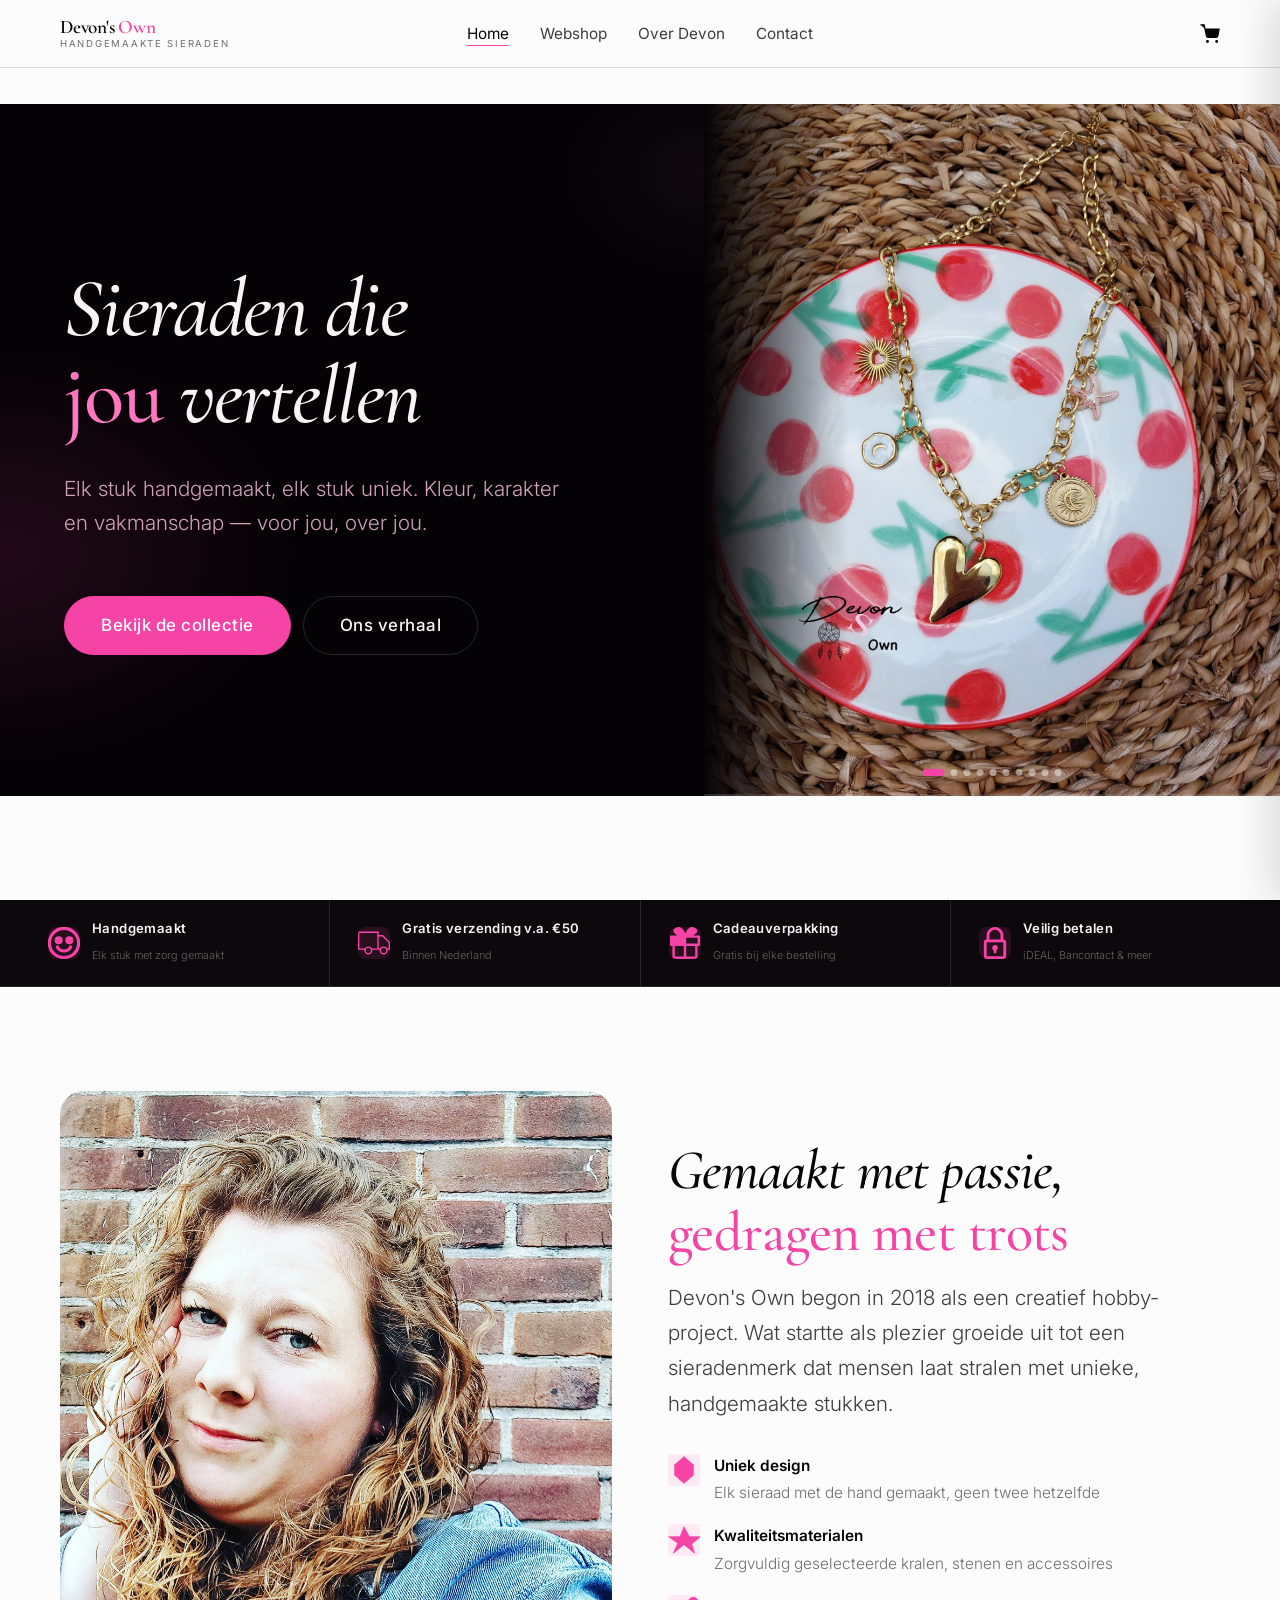
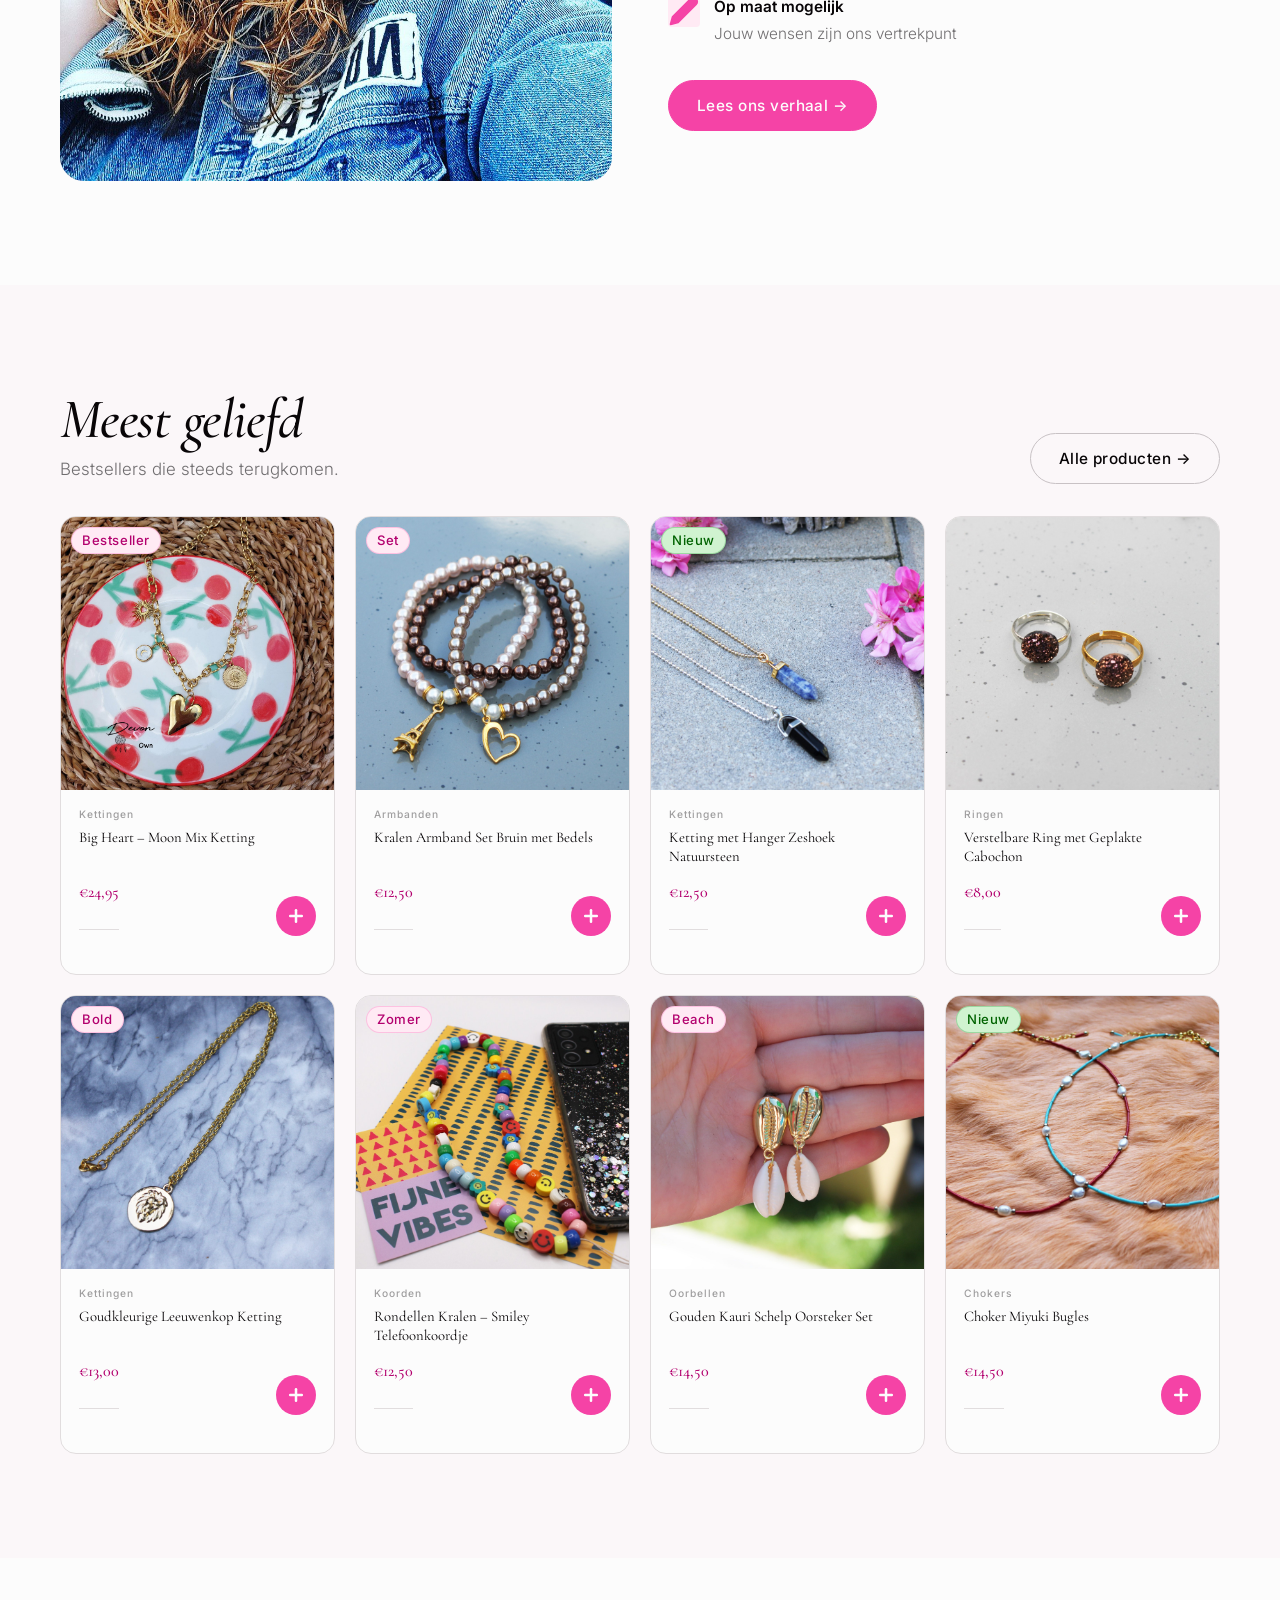
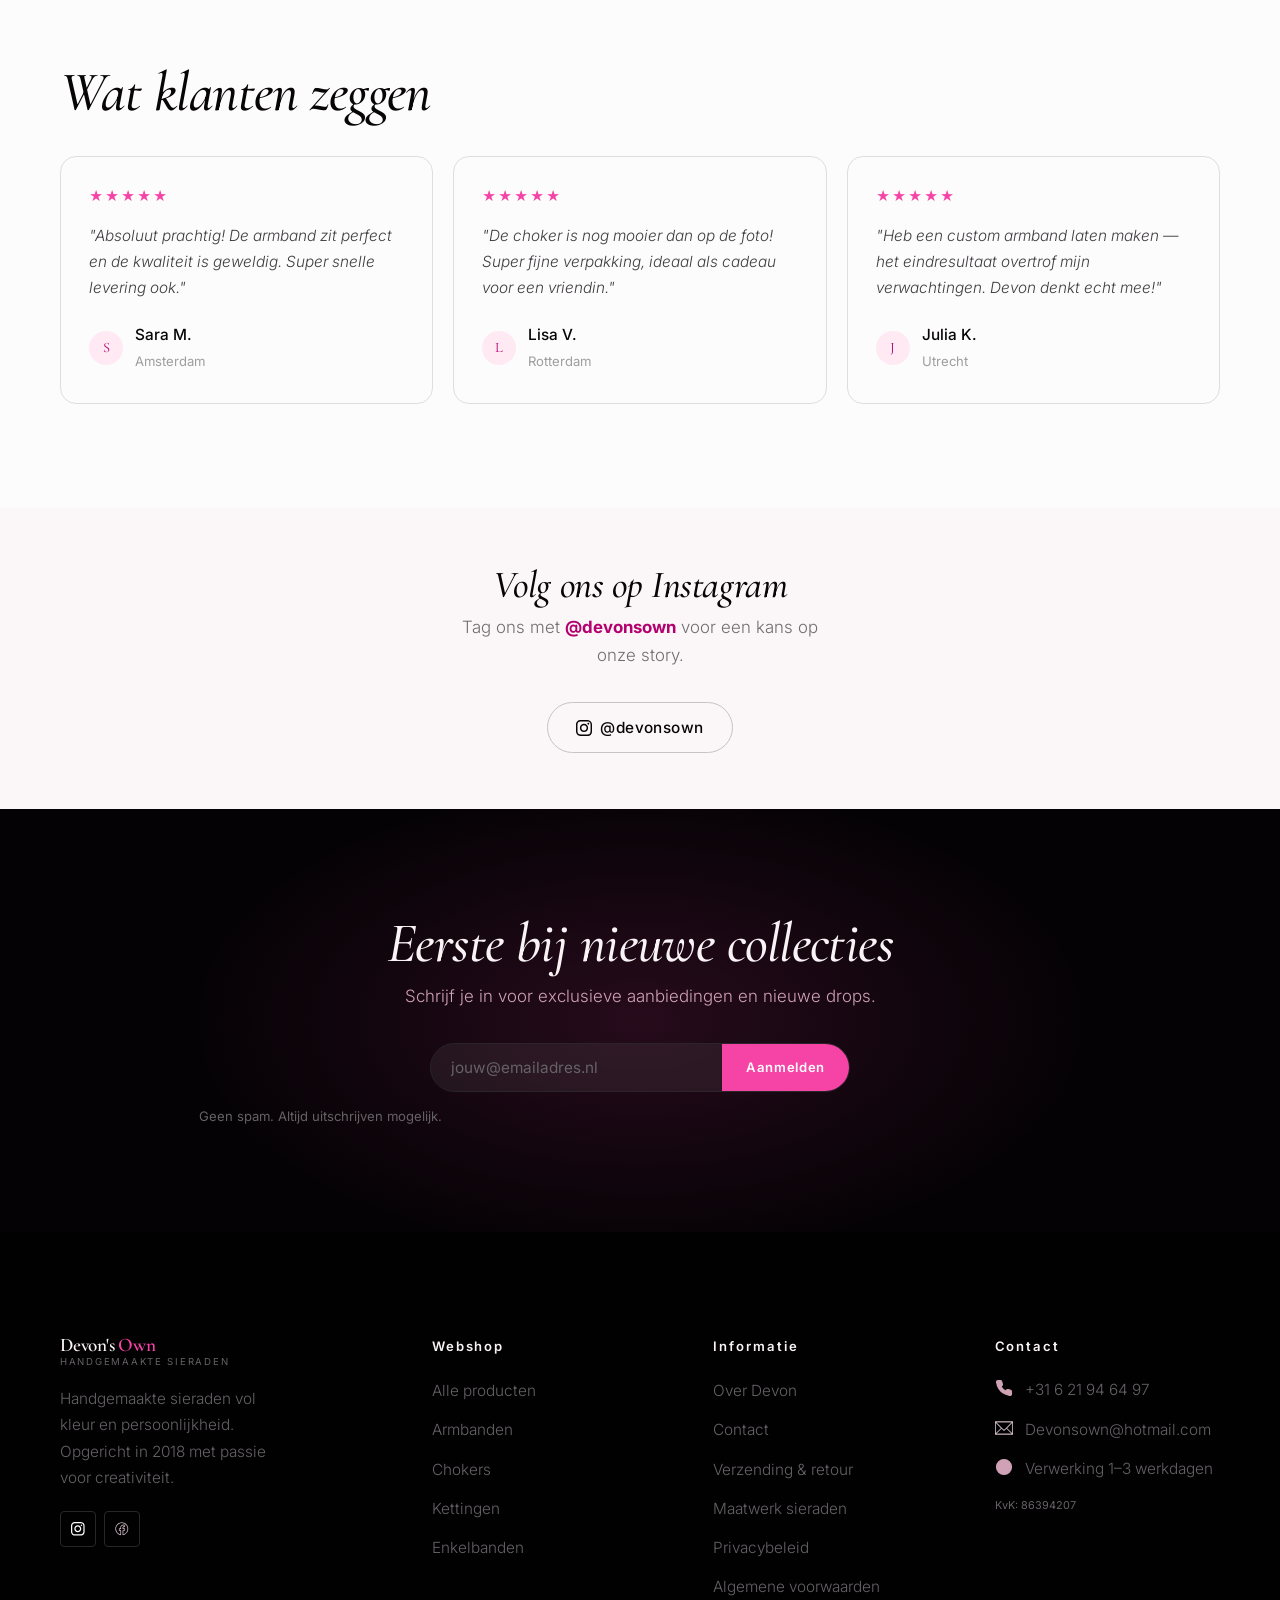
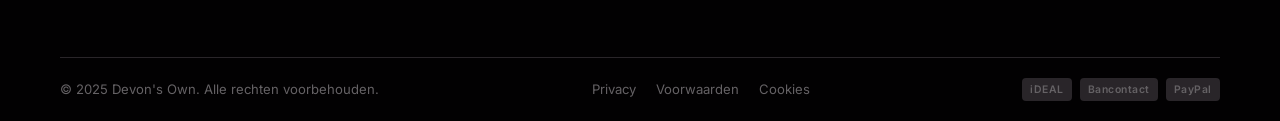
==== commit e7c26dc2: "Update delivery icon and fix gift box color - Replace delivery truck icon with cleaner design - Remo" ====
--- a/index.html
+++ b/index.html
@@ -150,11 +150,11 @@
       <div class="usp-copy"><strong>Handgemaakt</strong><span>Elk stuk met zorg gemaakt</span></div>
     </div>
     <div class="usp-item">
-      <svg class="usp-glyph icon" viewBox="0 0 512 512" xmlns="http://www.w3.org/2000/svg" aria-hidden="true"><path d="M401.8,206.5c-1.4-2-3.7-3.2-6.1-3.2h-46.5v-19.8c0-4.1-3.4-7.5-7.5-7.5H173.2c-4.1,0-7.5,3.4-7.5,7.5v121.2c0,4.1,3.4,7.5,7.5,7.5h21.2c3.9,13.6,16.5,23.7,31.3,23.7s27.4-10,31.3-23.7h83.1c3.9,13.6,16.5,23.7,31.3,23.7s27.4-10,31.3-23.7h15.5c4.1,0,7.5-3.4,7.5-7.5V243c0-1.6-0.5-3.1-1.4-4.3L401.8,206.5z M410.8,245.2h-33.6v-26.8h14.7L410.8,245.2z M180.7,191.1h153.5v106.2h-76.5c-2.9-15.1-16.1-26.5-32-26.5s-29.2,11.4-32,26.5h-13V191.1z M225.7,320.9c-9.7,0-17.6-7.9-17.6-17.6s7.9-17.6,17.6-17.6s17.6,7.9,17.6,17.6S235.4,320.9,225.7,320.9z M371.5,320.9c-9.7,0-17.6-7.9-17.6-17.6s7.9-17.6,17.6-17.6s17.6,7.9,17.6,17.6S381.2,320.9,371.5,320.9z M403.5,297.3c-2.9-15.1-16.1-26.5-32-26.5c-8.6,0-16.5,3.4-22.3,8.9v-61.3h12.9v34.3c0,4.1,3.4,7.5,7.5,7.5h41.3v37.1H403.5z" fill="currentColor"/></svg>
+      <svg class="usp-glyph icon" viewBox="0 0 490 490" xmlns="http://www.w3.org/2000/svg" aria-hidden="true"><path d="M490,232.42L382.664,123.597h-66.515V70.461H0v279.154h97.445c-0.404,2.835-0.625,5.728-0.625,8.673c0,33.775,27.475,61.25,61.25,61.25s61.25-27.475,61.25-61.25c0-2.945-0.221-5.838-0.625-8.673h113.542c-0.404,2.835-0.625,5.728-0.625,8.673c0,33.775,27.475,61.25,61.25,61.25c33.775,0,61.25-27.475,61.25-61.25c0-2.945-0.221-5.838-0.625-8.673H490V232.42z M158.07,399.122c-22.52,0-40.833-18.318-40.833-40.833c0-22.515,18.313-40.833,40.833-40.833c22.52,0,40.833,18.319,40.833,40.833C198.903,380.804,180.589,399.122,158.07,399.122z M295.732,123.597v205.602h-83.773c-10.371-19.136-30.636-32.16-53.889-32.16s-43.519,13.024-53.889,32.16H20.417V90.878h275.316V123.597z M392.862,399.122c-22.521,0-40.834-18.318-40.834-40.833c0-22.515,18.313-40.833,40.834-40.833c22.52,0,40.833,18.319,40.833,40.833C433.695,380.804,415.381,399.122,392.862,399.122z M469.583,329.199h-22.832c-10.371-19.136-30.636-32.16-53.889-32.16c-23.254,0-43.519,13.024-53.89,32.16h-22.823V144.014h57.98l95.454,96.78V329.199z" fill="currentColor"/></svg>
       <div class="usp-copy"><strong>Gratis verzending v.a. €50</strong><span>Binnen Nederland</span></div>
     </div>
     <div class="usp-item">
-      <svg class="usp-glyph icon" viewBox="0 0 466.869 466.869" xmlns="http://www.w3.org/2000/svg" aria-hidden="true"><path d="M31.502,277.466H49.86v172.793c0,9.616,6.993,16.609,16.609,16.609H400.4c9.616,0,16.609-6.993,16.609-16.609V277.466h18.357c9.616,0,16.609-6.702,16.609-16.609V140.223c0-9.616-6.993-17.192-16.609-17.192h-82.171c38.463-20.397,57.986-39.046,60.9-60.609c1.748-13.112-2.331-32.053-30.596-49.245C353.486-4.888,328.718-1.1,312.983,5.31c-25.642,10.49-48.37,36.132-67.019,76.344c-2.914,6.119-5.245,11.947-7.576,17.483c-2.331-5.536-4.662-11.364-7.576-17.483C211.872,41.442,189.435,15.8,163.793,5.31C148.058-1.1,123.29-4.888,93.277,13.178C64.721,30.37,60.933,49.601,62.681,62.714c2.622,21.271,22.145,39.92,60.609,60.317H31.502c-9.616,0-16.609,7.576-16.609,17.192v120.635C14.893,270.765,21.887,277.466,31.502,277.466z M84.826,277.466h131.125v154.436H84.826V277.466z M382.042,431.902H250.918V277.466h131.125V431.902z M417.009,242.5H400.4H250.918v-84.502h9.616l0,0l0,0h156.475V242.5z" fill="currentColor"/></svg>
+      <svg class="usp-glyph icon" viewBox="0 0 466.869 466.869" xmlns="http://www.w3.org/2000/svg" aria-hidden="true"><path d="M31.502,277.466H49.86v172.793c0,9.616,6.993,16.609,16.609,16.609H400.4c9.616,0,16.609-6.993,16.609-16.609V277.466h18.357c9.616,0,16.609-6.702,16.609-16.609V140.223c0-9.616-6.993-17.192-16.609-17.192h-82.171c38.463-20.397,57.986-39.046,60.9-60.609c1.748-13.112-2.331-32.053-30.596-49.245C353.486-4.888,328.718-1.1,312.983,5.31c-25.642,10.49-48.37,36.132-67.019,76.344c-2.914,6.119-5.245,11.947-7.576,17.483c-2.331-5.536-4.662-11.364-7.576-17.483C211.872,41.442,189.435,15.8,163.793,5.31C148.058-1.1,123.29-4.888,93.277,13.178C64.721,30.37,60.933,49.601,62.681,62.714c2.622,21.271,22.145,39.92,60.609,60.317H31.502c-9.616,0-16.609,7.576-16.609,17.192v120.635C14.893,270.765,21.887,277.466,31.502,277.466z M84.826,277.466h131.125v154.436H84.826V277.466z M382.042,431.902H250.918V277.466h131.125V431.902z M417.009,242.5H400.4H250.918v-84.502h9.616l0,0l0,0h156.475V242.5z" fill="currentColor" stroke="none"/></svg>
       <div class="usp-copy"><strong>Cadeauverpakking</strong><span>Gratis bij elke bestelling</span></div>
     </div>
     <div class="usp-item">
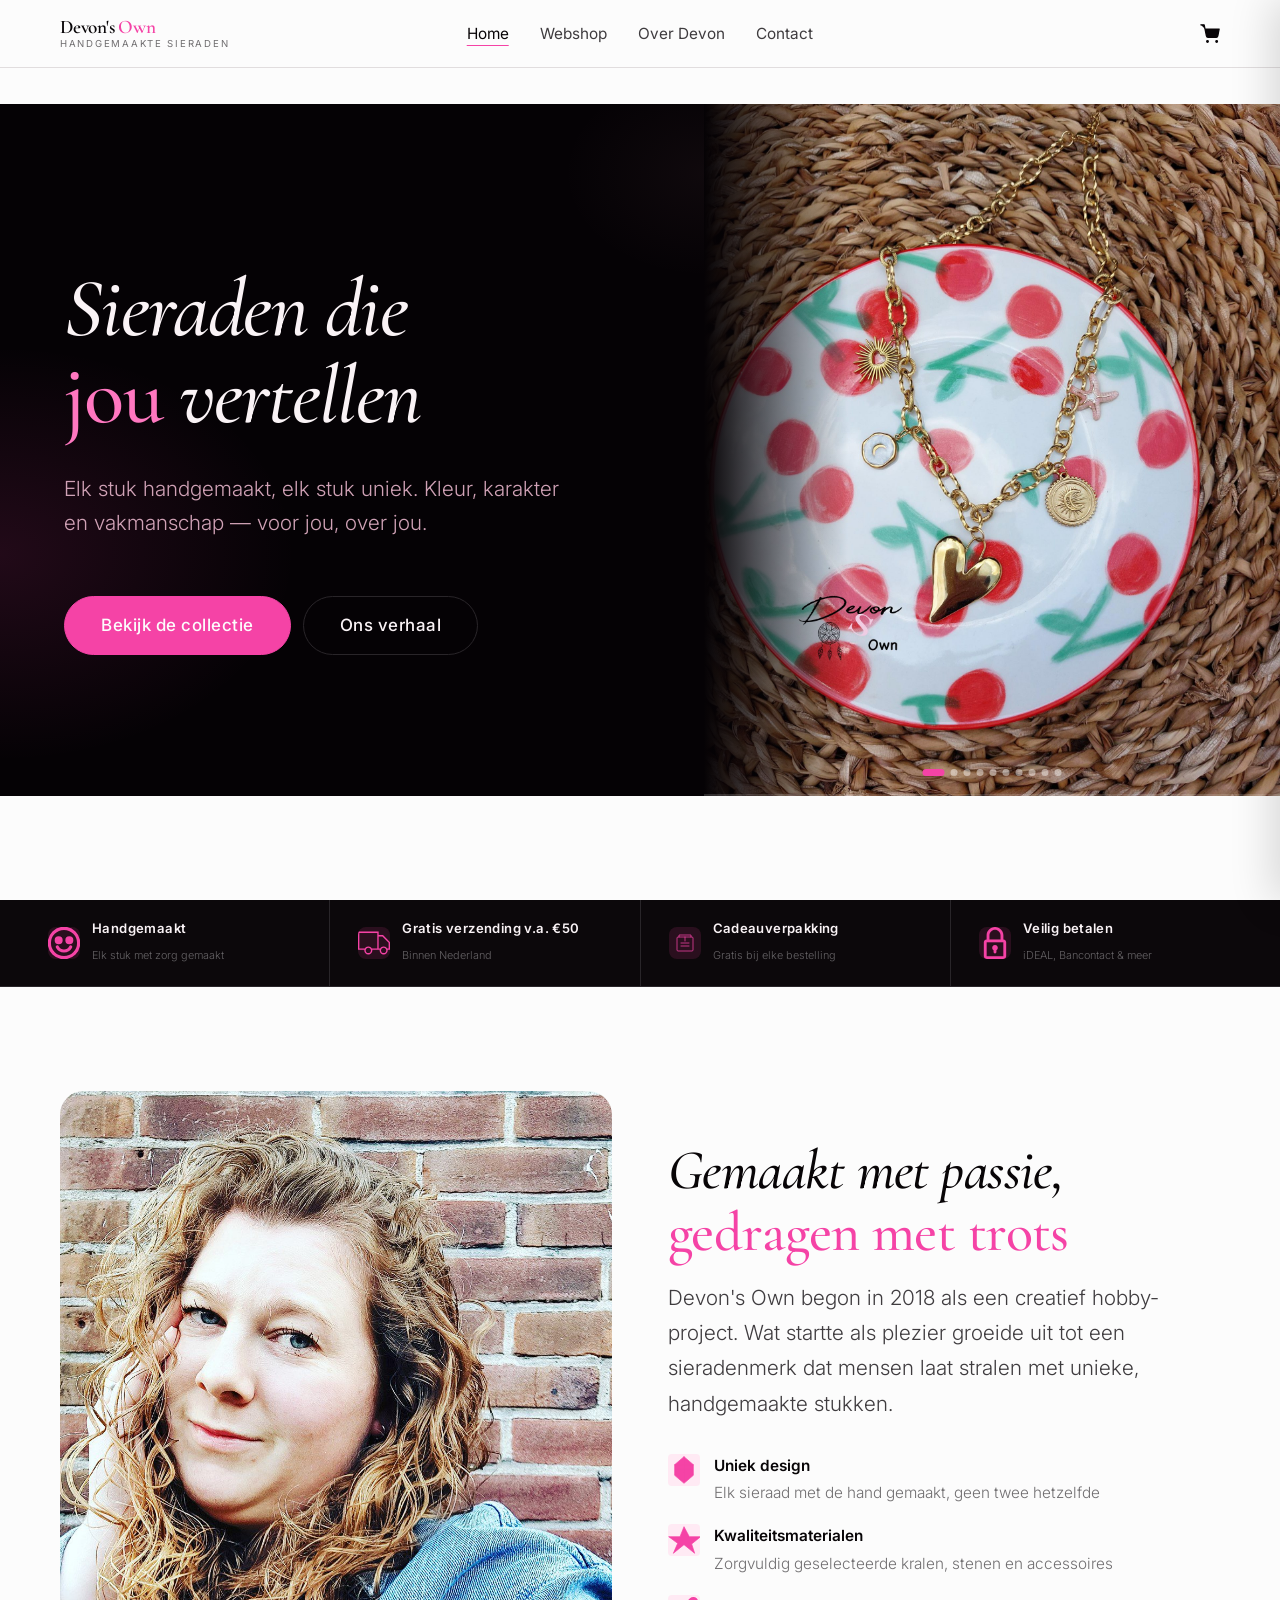
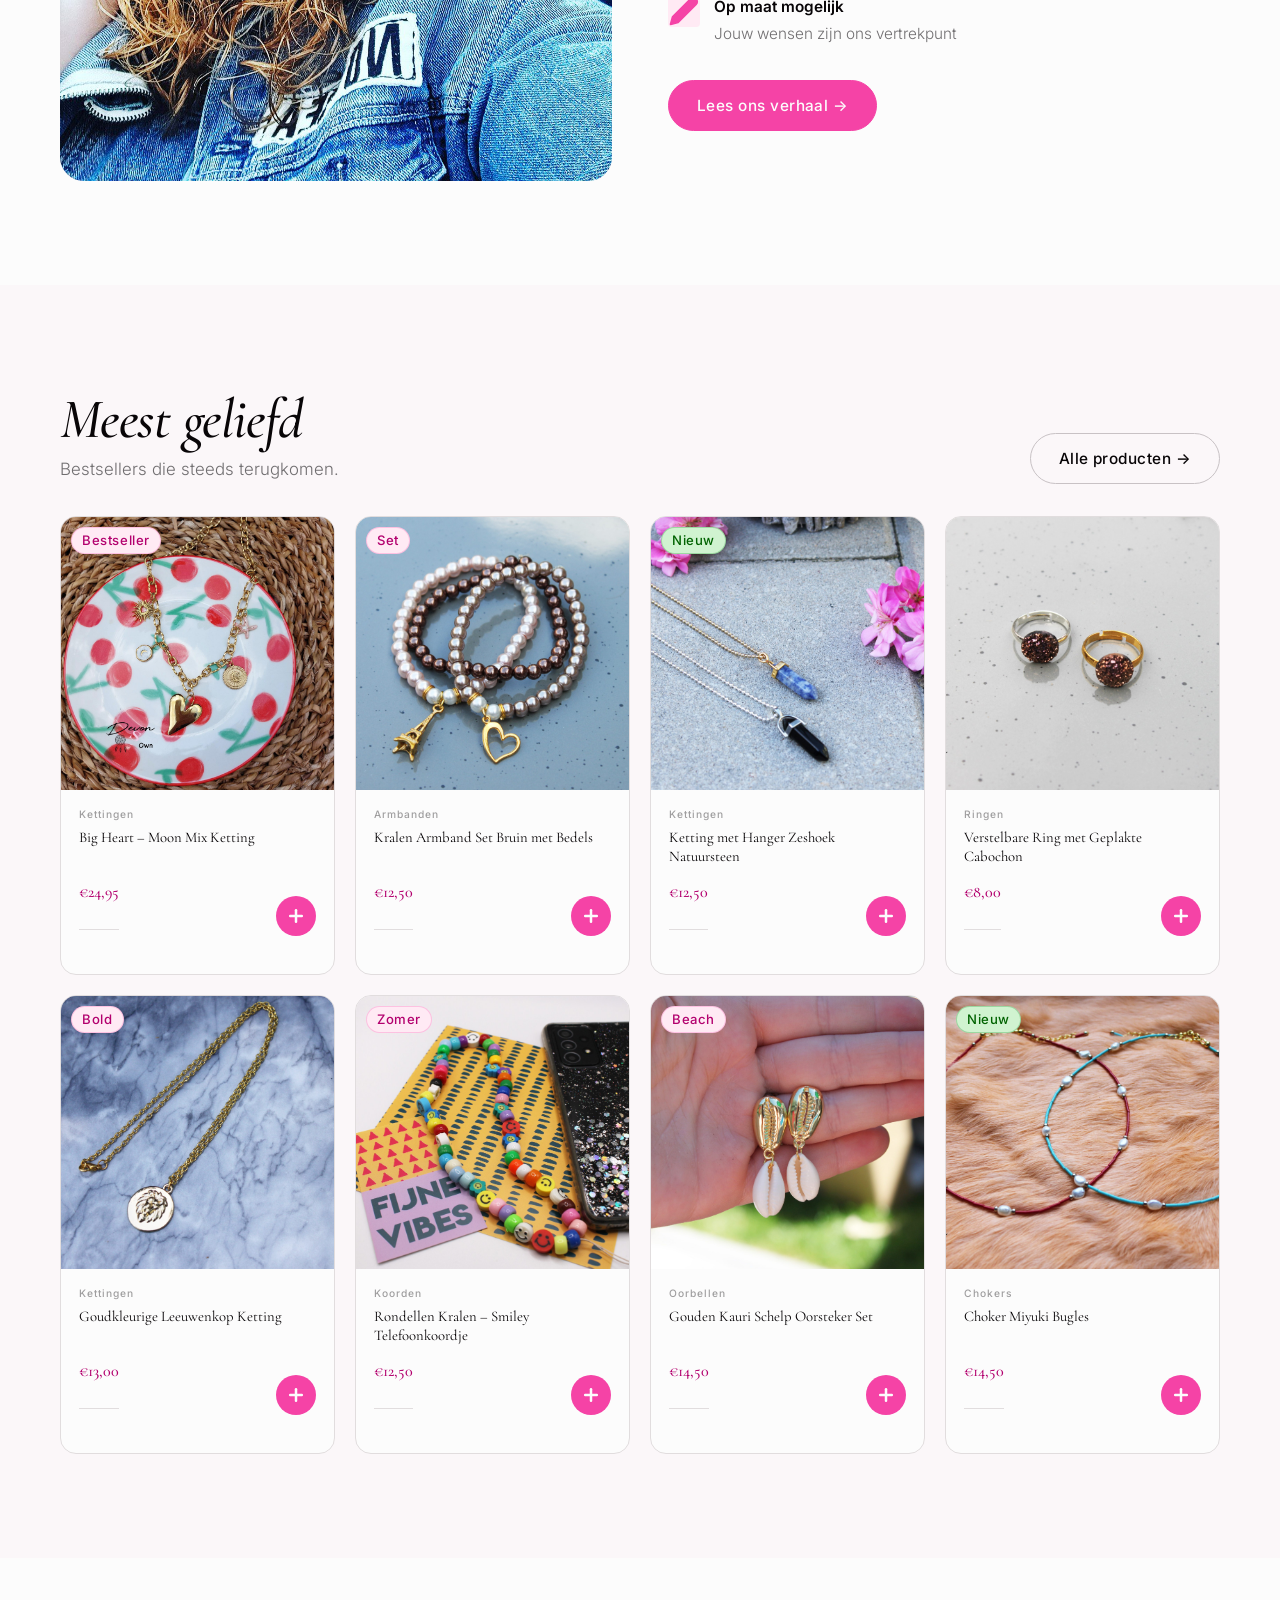
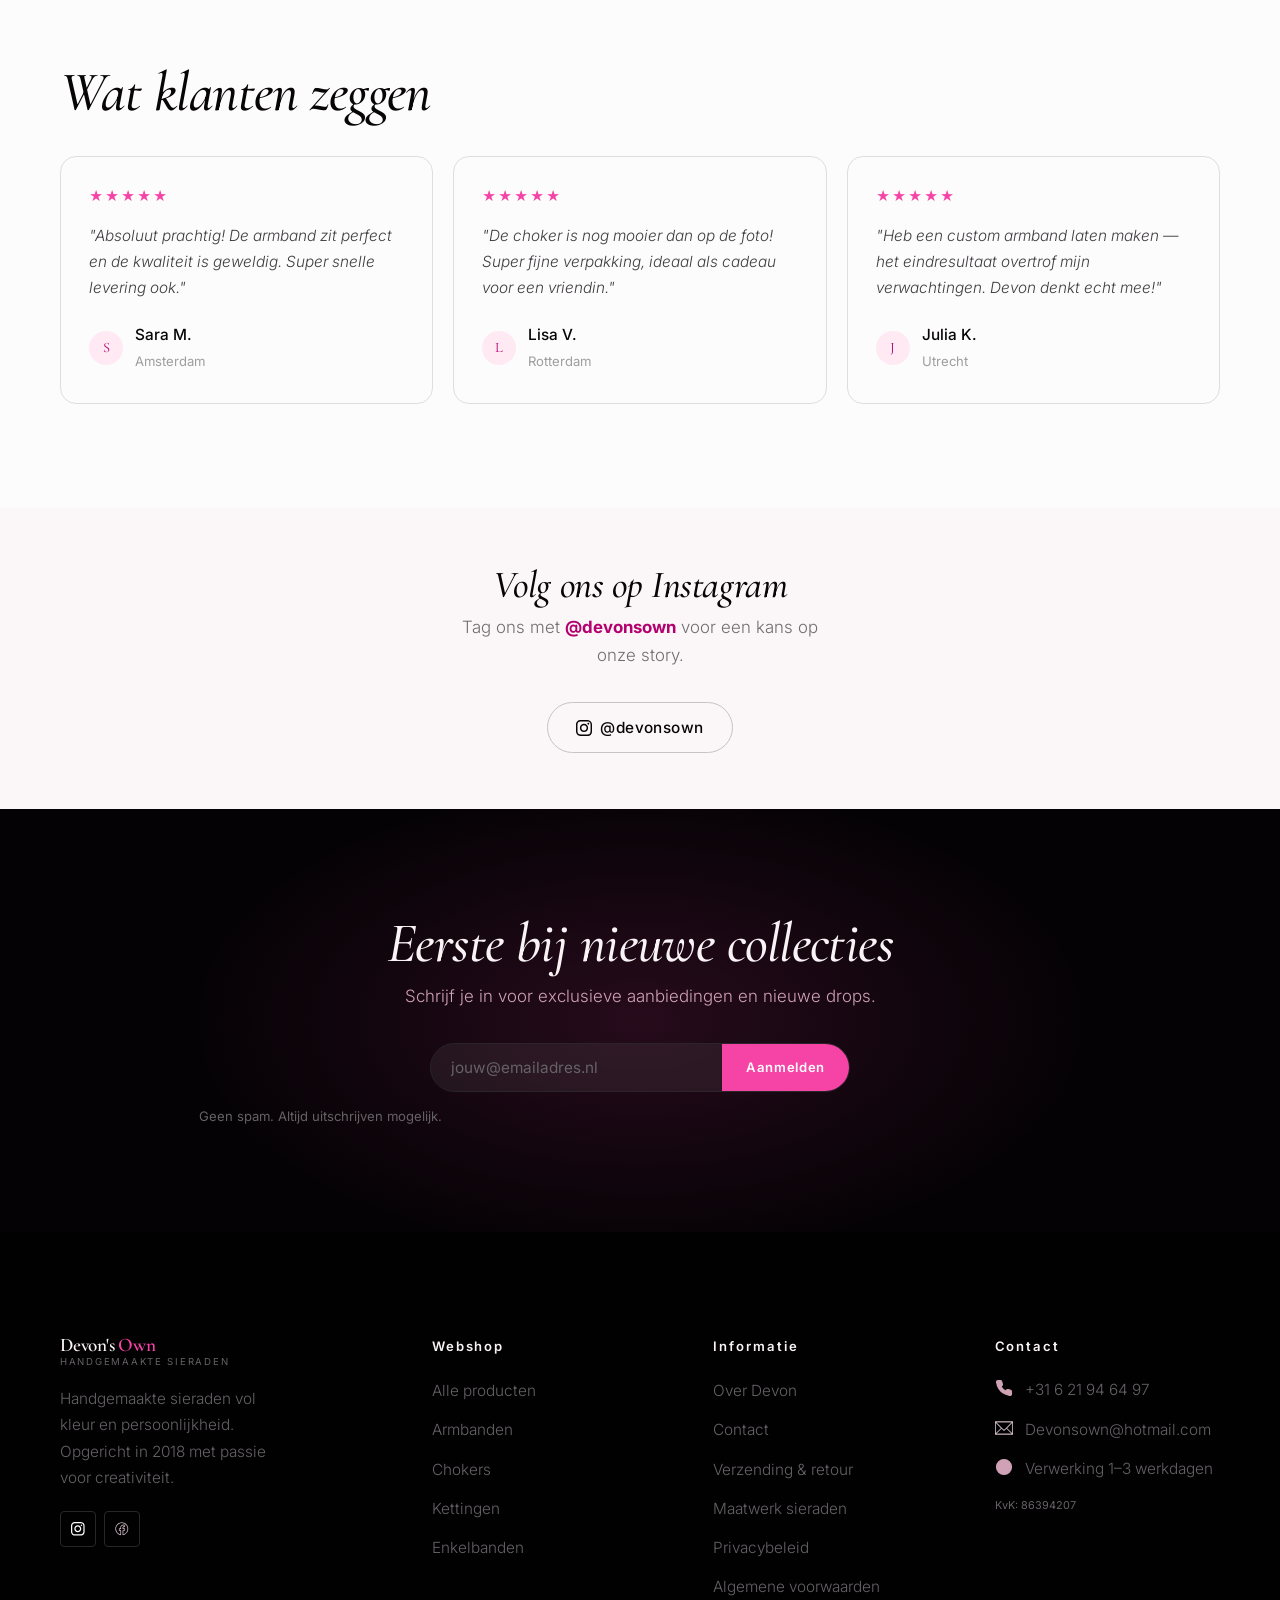
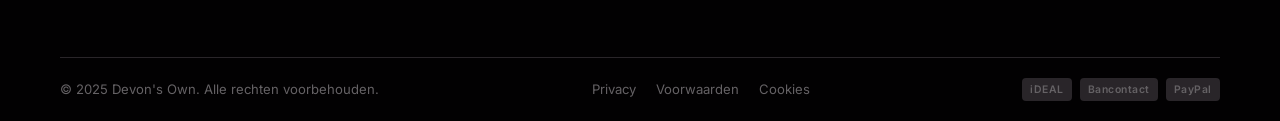
==== commit 2d14548e: "Fix gift box icon to use strokes only - Redesign gift/present icon with lines only (no fills) - Remo" ====
--- a/index.html
+++ b/index.html
@@ -154,7 +154,7 @@
       <div class="usp-copy"><strong>Gratis verzending v.a. €50</strong><span>Binnen Nederland</span></div>
     </div>
     <div class="usp-item">
-      <svg class="usp-glyph icon" viewBox="0 0 466.869 466.869" xmlns="http://www.w3.org/2000/svg" aria-hidden="true"><path d="M31.502,277.466H49.86v172.793c0,9.616,6.993,16.609,16.609,16.609H400.4c9.616,0,16.609-6.993,16.609-16.609V277.466h18.357c9.616,0,16.609-6.702,16.609-16.609V140.223c0-9.616-6.993-17.192-16.609-17.192h-82.171c38.463-20.397,57.986-39.046,60.9-60.609c1.748-13.112-2.331-32.053-30.596-49.245C353.486-4.888,328.718-1.1,312.983,5.31c-25.642,10.49-48.37,36.132-67.019,76.344c-2.914,6.119-5.245,11.947-7.576,17.483c-2.331-5.536-4.662-11.364-7.576-17.483C211.872,41.442,189.435,15.8,163.793,5.31C148.058-1.1,123.29-4.888,93.277,13.178C64.721,30.37,60.933,49.601,62.681,62.714c2.622,21.271,22.145,39.92,60.609,60.317H31.502c-9.616,0-16.609,7.576-16.609,17.192v120.635C14.893,270.765,21.887,277.466,31.502,277.466z M84.826,277.466h131.125v154.436H84.826V277.466z M382.042,431.902H250.918V277.466h131.125V431.902z M417.009,242.5H400.4H250.918v-84.502h9.616l0,0l0,0h156.475V242.5z" fill="currentColor" stroke="none"/></svg>
+      <svg class="usp-glyph icon" viewBox="0 0 64 64" xmlns="http://www.w3.org/2000/svg" aria-hidden="true"><rect x="16" y="20" width="32" height="28" rx="2" fill="none" stroke="currentColor" stroke-width="1.5"/><path d="M20 20v-4h24v4M32 20v8" stroke="currentColor" stroke-width="1.5" fill="none" stroke-linecap="round"/><path d="M24 32h16M24 38h16" stroke="currentColor" stroke-width="1.5" stroke-linecap="round"/></svg>
       <div class="usp-copy"><strong>Cadeauverpakking</strong><span>Gratis bij elke bestelling</span></div>
     </div>
     <div class="usp-item">
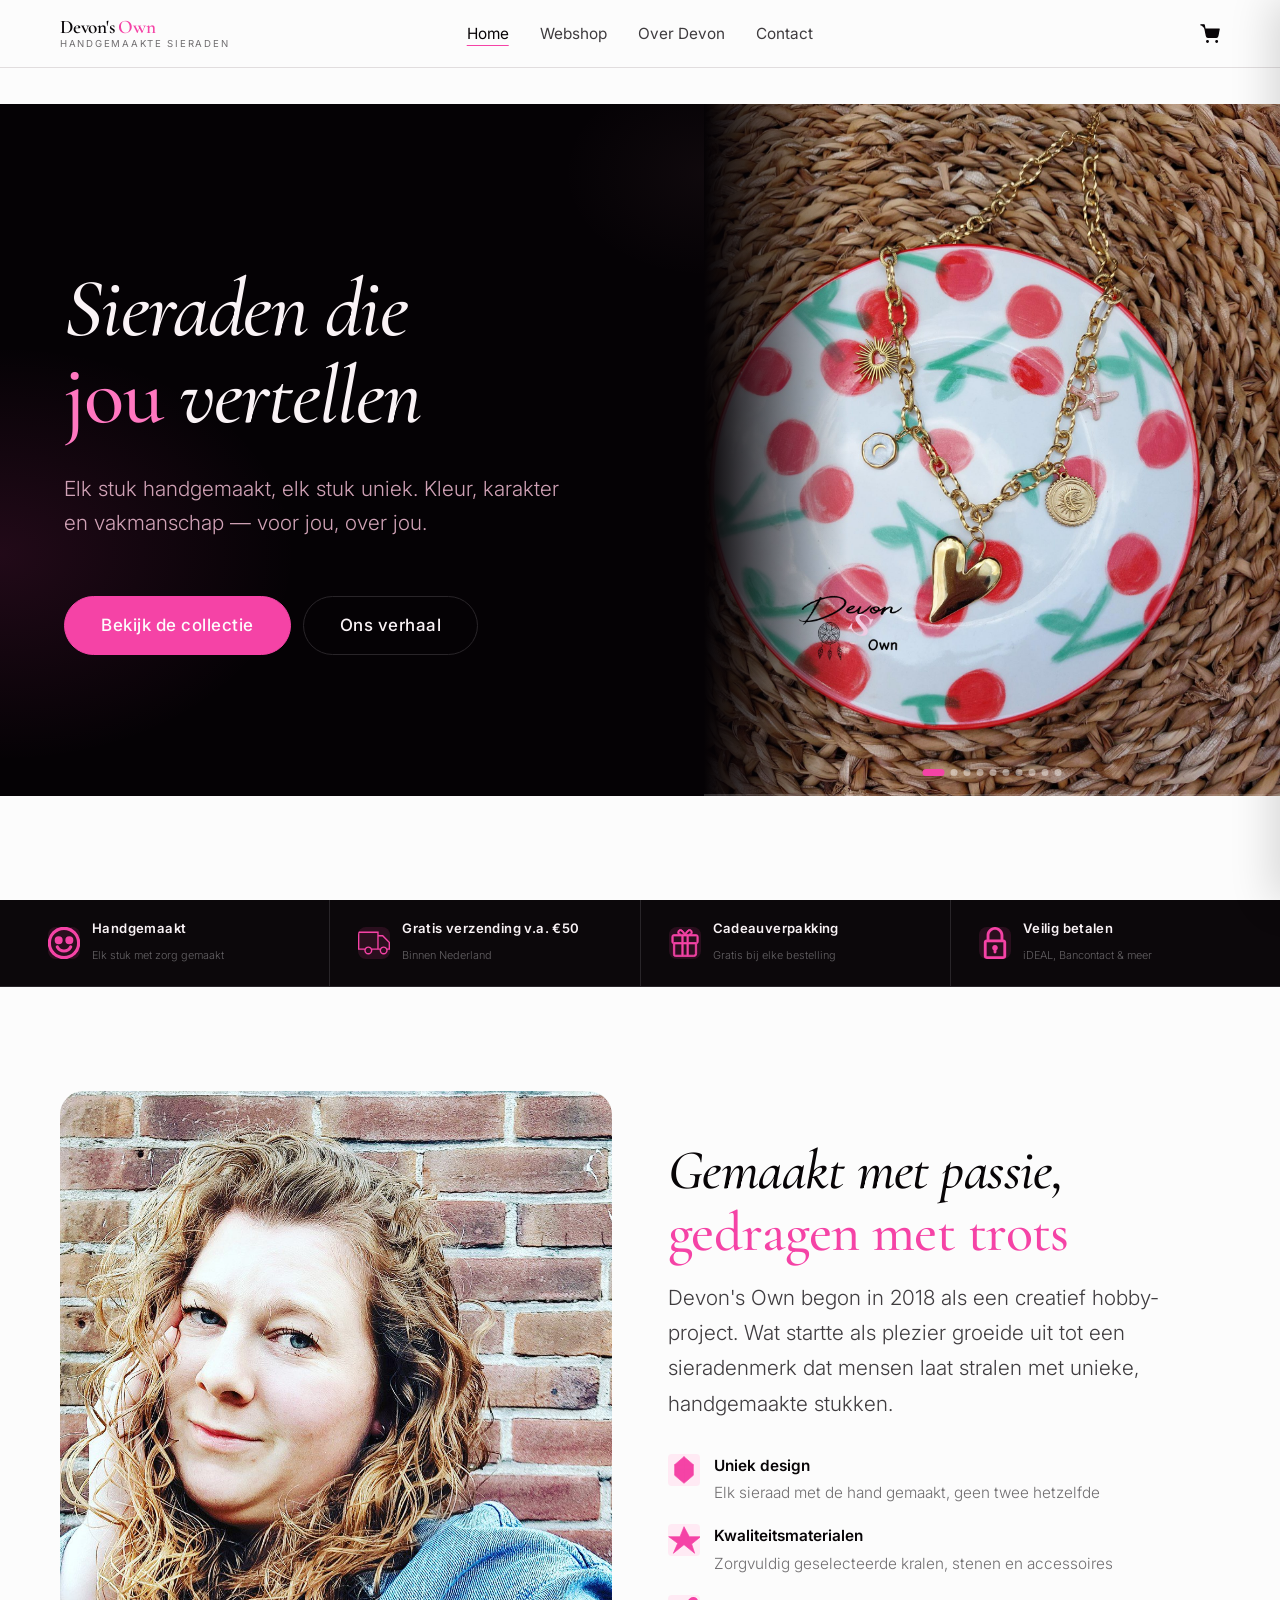
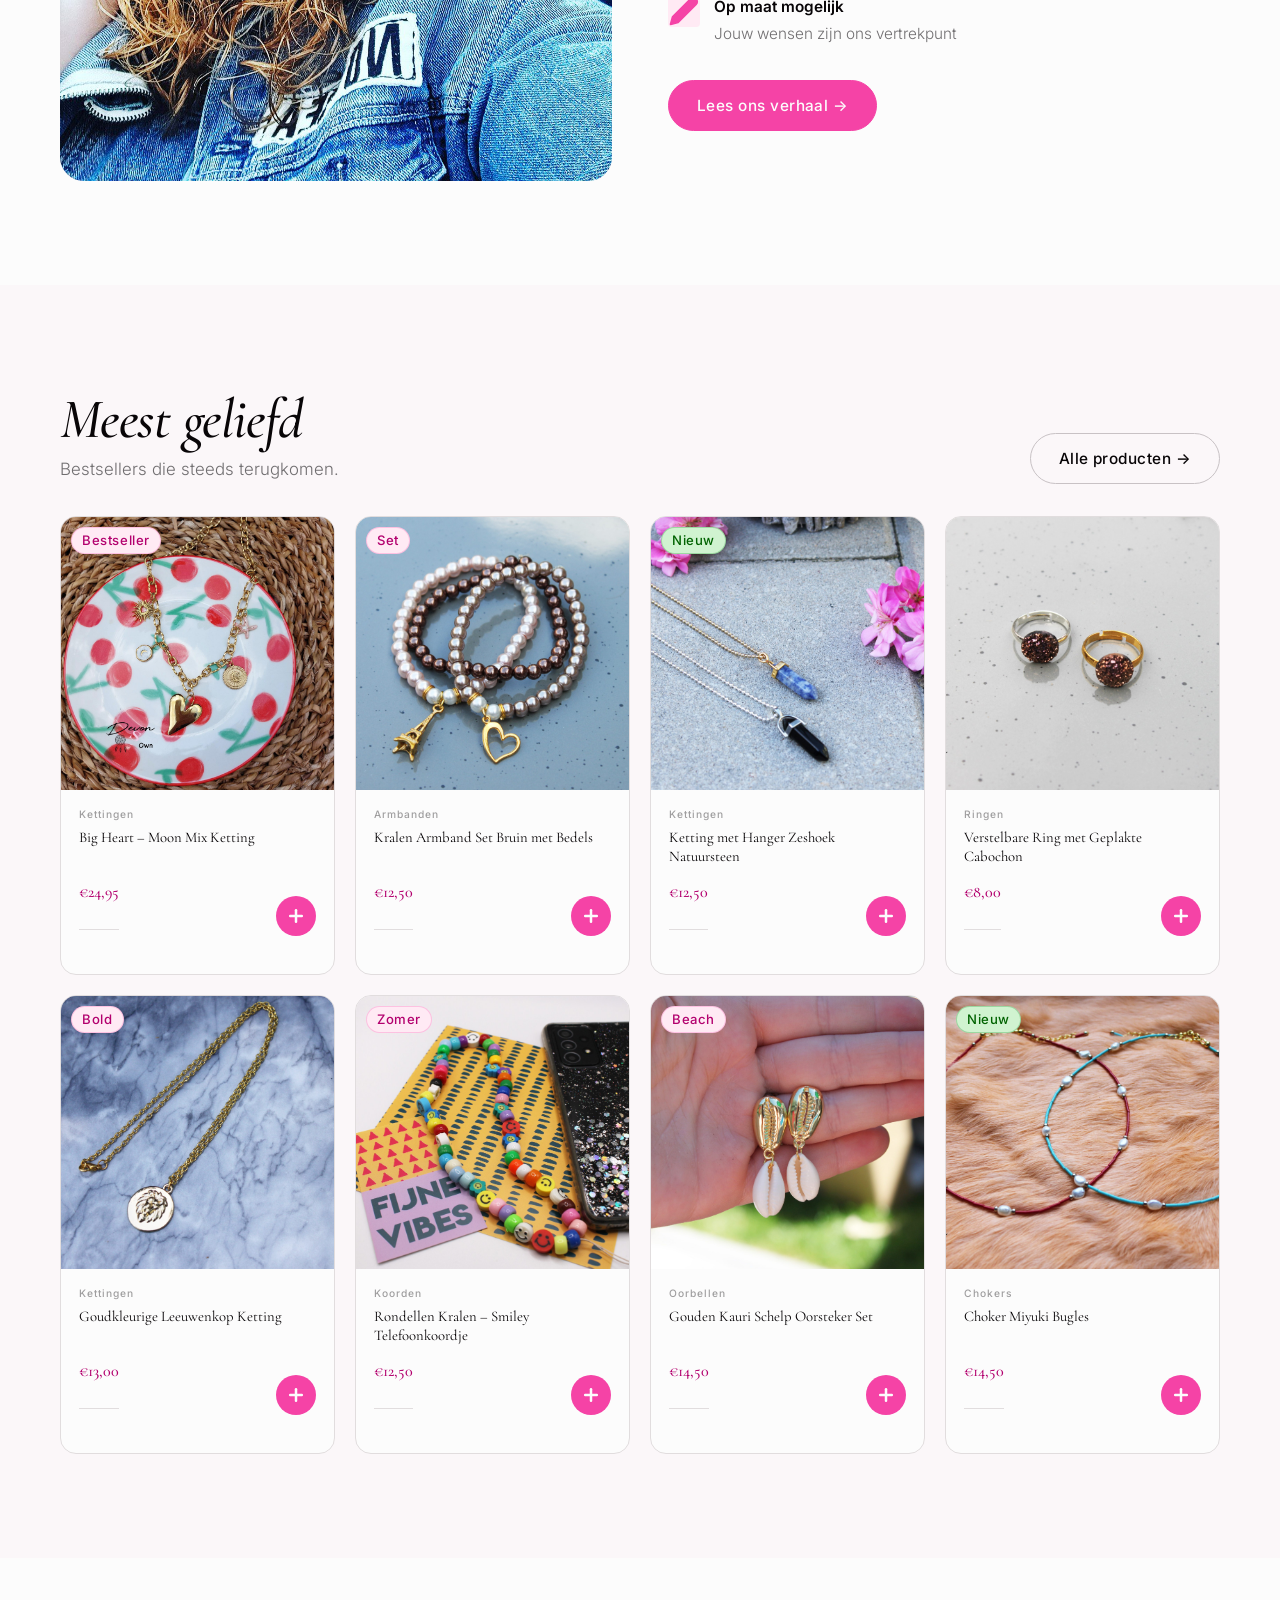
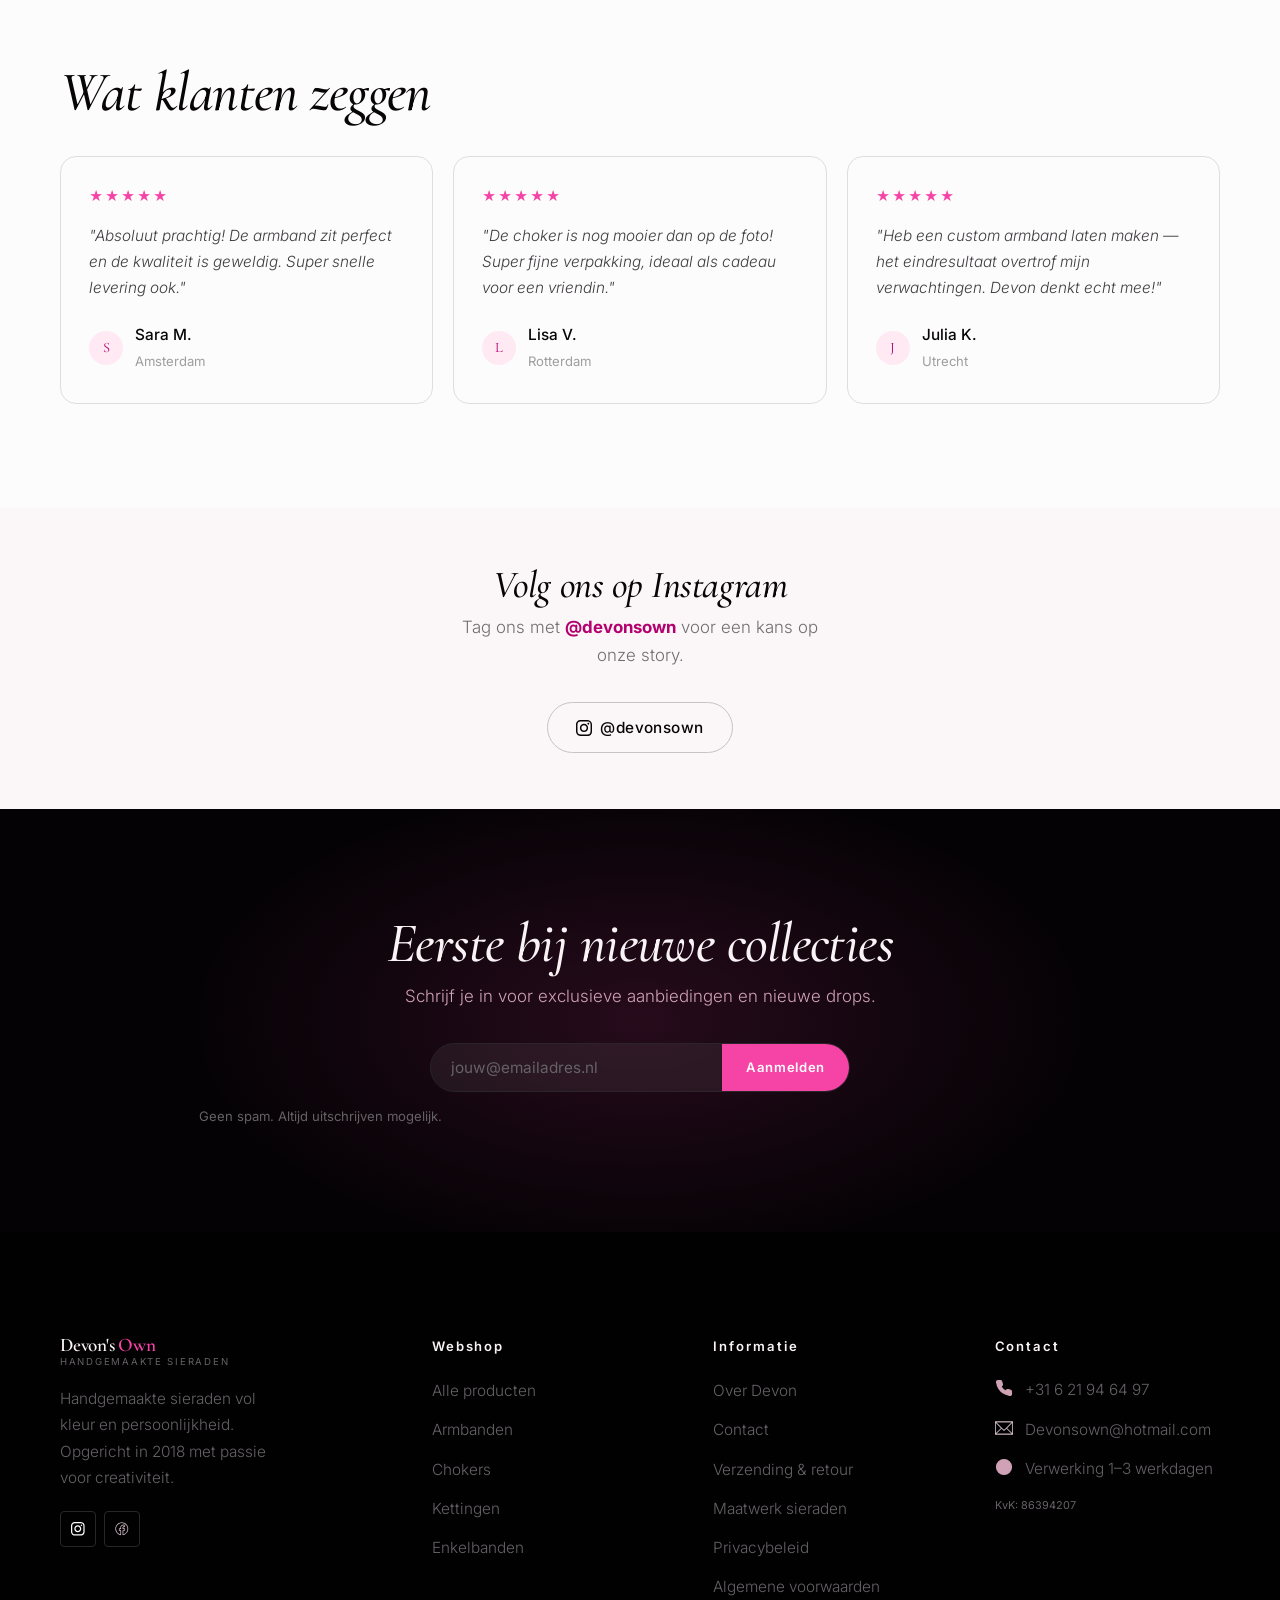
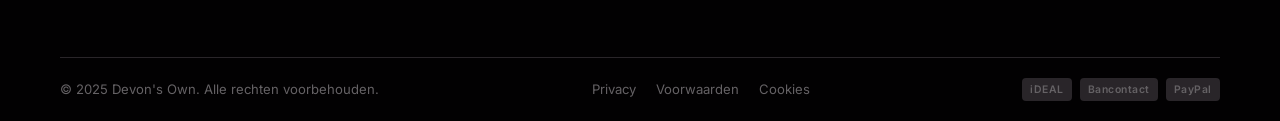
==== commit c26cb866: "Replace gift box icon with professional design - Use high-quality gift box/present icon - Clean, pro" ====
--- a/index.html
+++ b/index.html
@@ -154,7 +154,7 @@
       <div class="usp-copy"><strong>Gratis verzending v.a. €50</strong><span>Binnen Nederland</span></div>
     </div>
     <div class="usp-item">
-      <svg class="usp-glyph icon" viewBox="0 0 64 64" xmlns="http://www.w3.org/2000/svg" aria-hidden="true"><rect x="16" y="20" width="32" height="28" rx="2" fill="none" stroke="currentColor" stroke-width="1.5"/><path d="M20 20v-4h24v4M32 20v8" stroke="currentColor" stroke-width="1.5" fill="none" stroke-linecap="round"/><path d="M24 32h16M24 38h16" stroke="currentColor" stroke-width="1.5" stroke-linecap="round"/></svg>
+      <svg class="usp-glyph icon" viewBox="0 0 40 40" xmlns="http://www.w3.org/2000/svg" aria-hidden="true"><path d="M34,9.51H27.85a3.72,3.72,0,0,0,.87-4.6,3.49,3.49,0,0,0-2.14-1.72,3.27,3.27,0,0,0-2.6.39,11.93,11.93,0,0,0-4,4.78,11.88,11.88,0,0,0-4-4.78,3.24,3.24,0,0,0-2.59-.39,3.4,3.4,0,0,0-2.14,1.72,3.72,3.72,0,0,0,.87,4.6h-6a2.6,2.6,0,0,0-2.6,2.6v6.44a2.6,2.6,0,0,0,2,2.51V34.32a2.6,2.6,0,0,0,2.6,2.6h23a3.44,3.44,0,0,0,3.44-3.44V21.06a2.6,2.6,0,0,0,2-2.51V12.11A2.61,2.61,0,0,0,34,9.51ZM17.73,19.39V11.25l.68,0c.39,0,.72,0,1,0H20.6c.27,0,.6,0,1,0l.84,0v8.15ZM24.88,5h0a1.62,1.62,0,0,1,1.25-.19,1.71,1.71,0,0,1,1.08.88,2,2,0,0,1-.64,2.61,9.1,9.1,0,0,1-4.21,1.17h-1A10.81,10.81,0,0,1,24.88,5ZM13.43,8.34a2,2,0,0,1-.64-2.61,1.72,1.72,0,0,1,1.07-.88,2,2,0,0,1,.41,0,1.6,1.6,0,0,1,.84.24,10.65,10.65,0,0,1,3.53,4.47h-1A9.17,9.17,0,0,1,13.43,8.34ZM5.3,12.11a.87.87,0,0,1,.88-.87H16v8.15H6a.87.87,0,0,1-.72-.84ZM8.14,35.2a.87.87,0,0,1-.88-.88V21.15H16L16,35.2Zm9.59,0,0-14.05h4.7l0,14.05Zm13.45,0h-7l0-14.05H32.9V33.48A1.72,1.72,0,0,1,31.18,35.2Zm3.68-16.65a.87.87,0,0,1-.72.84h-10V11.24H34a.88.88,0,0,1,.88.87Z" fill="currentColor"/></svg>
       <div class="usp-copy"><strong>Cadeauverpakking</strong><span>Gratis bij elke bestelling</span></div>
     </div>
     <div class="usp-item">
